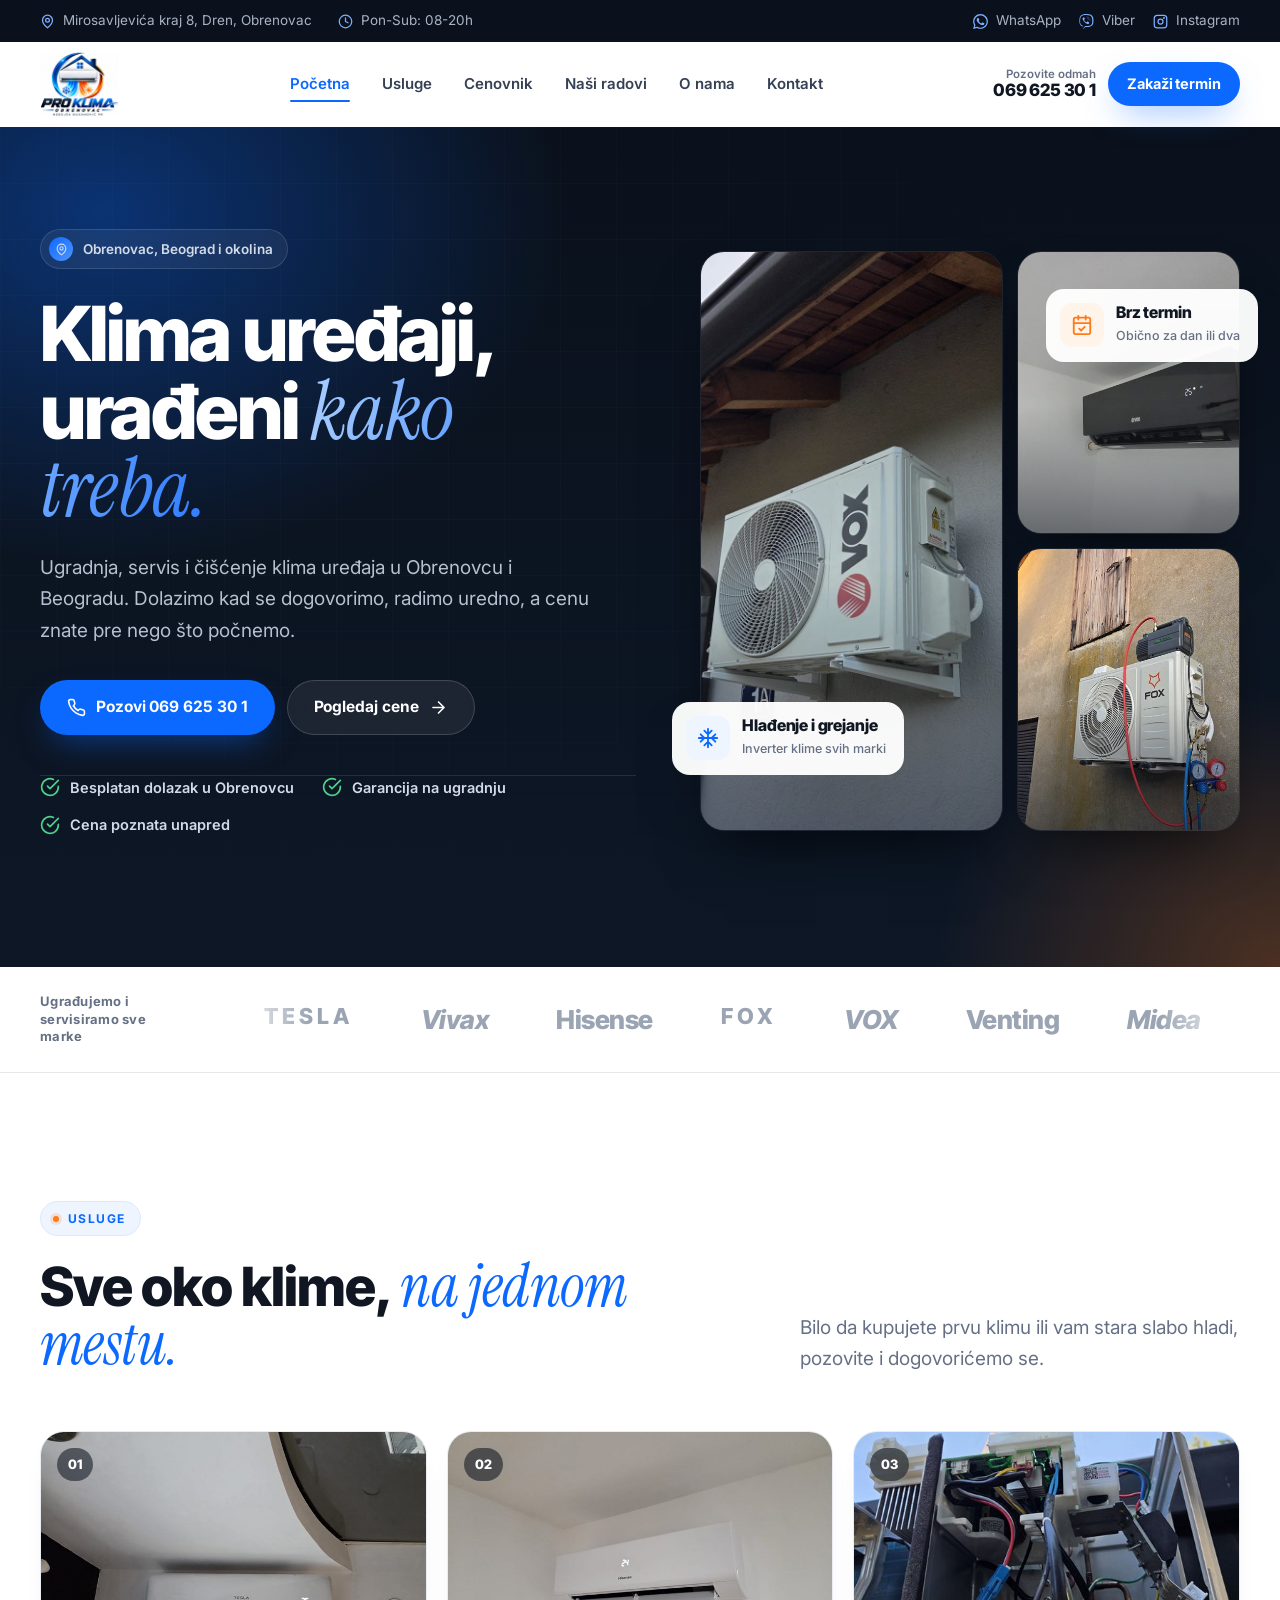
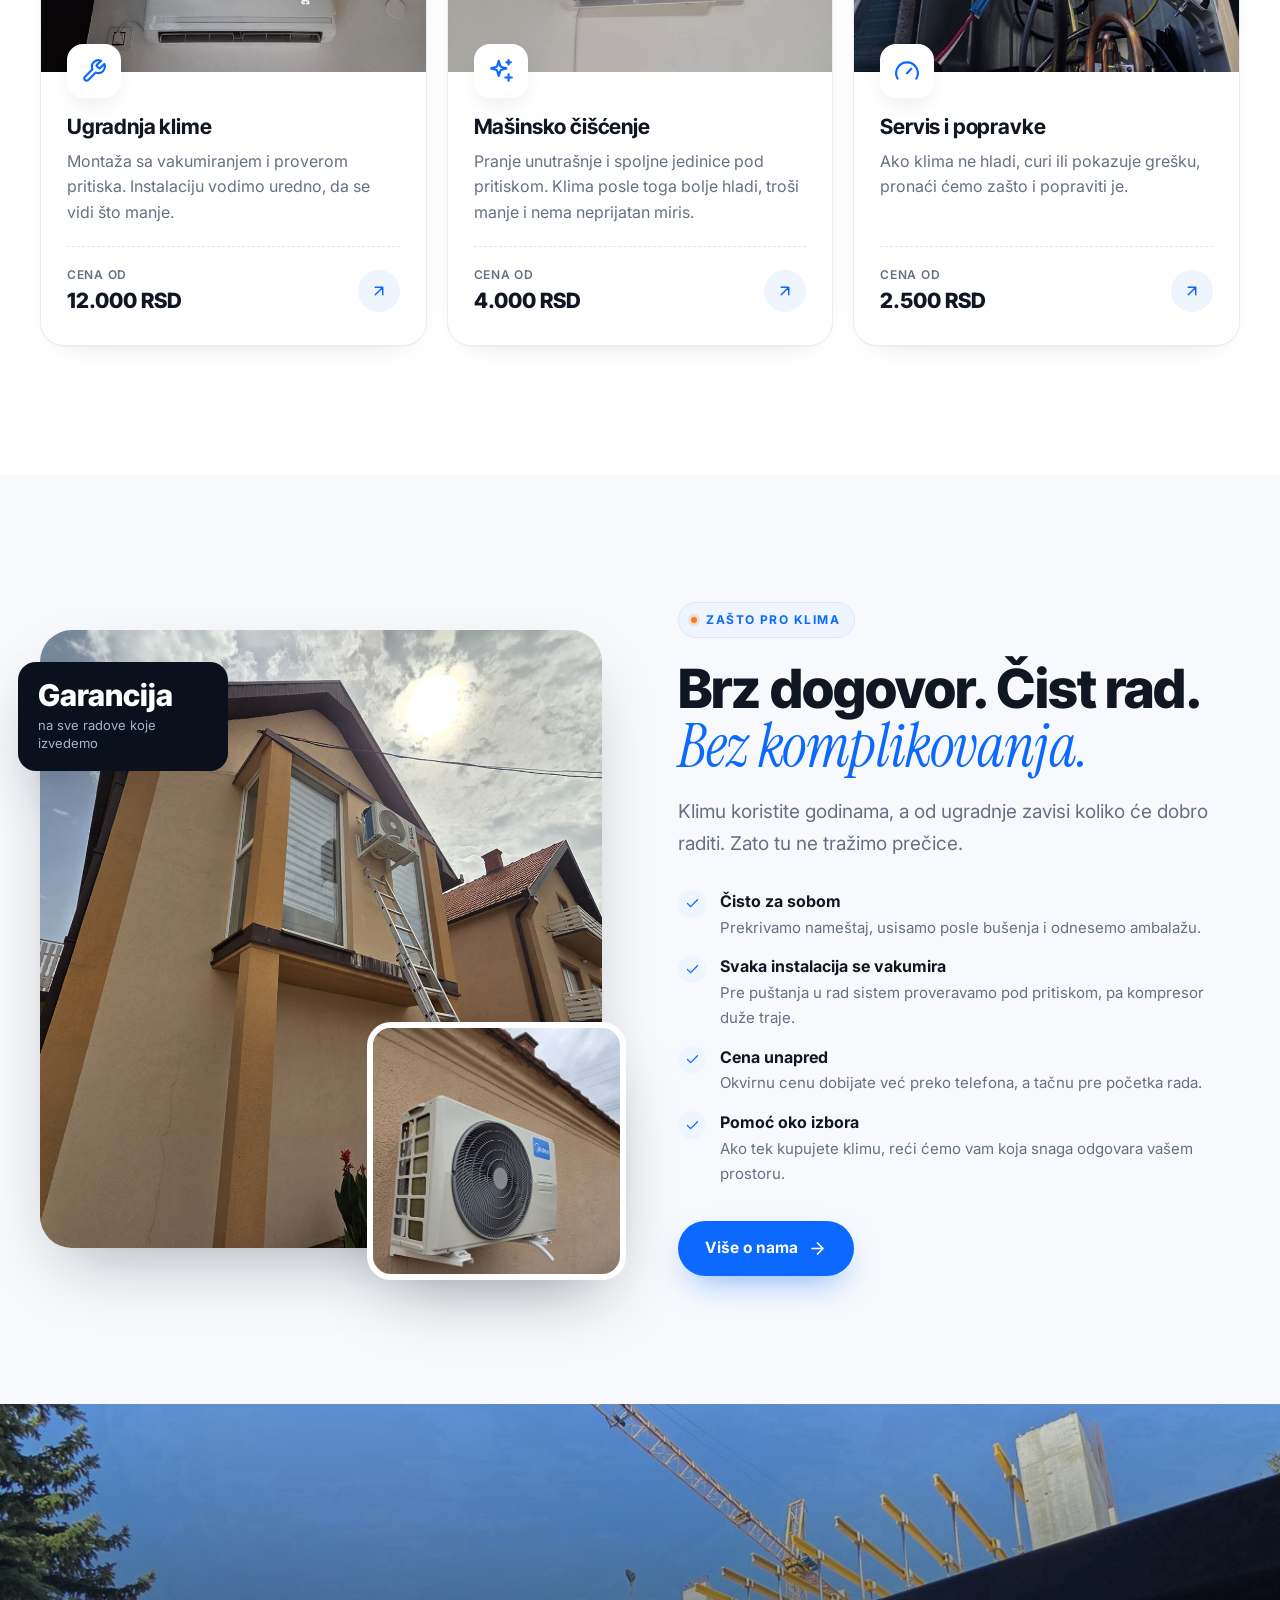
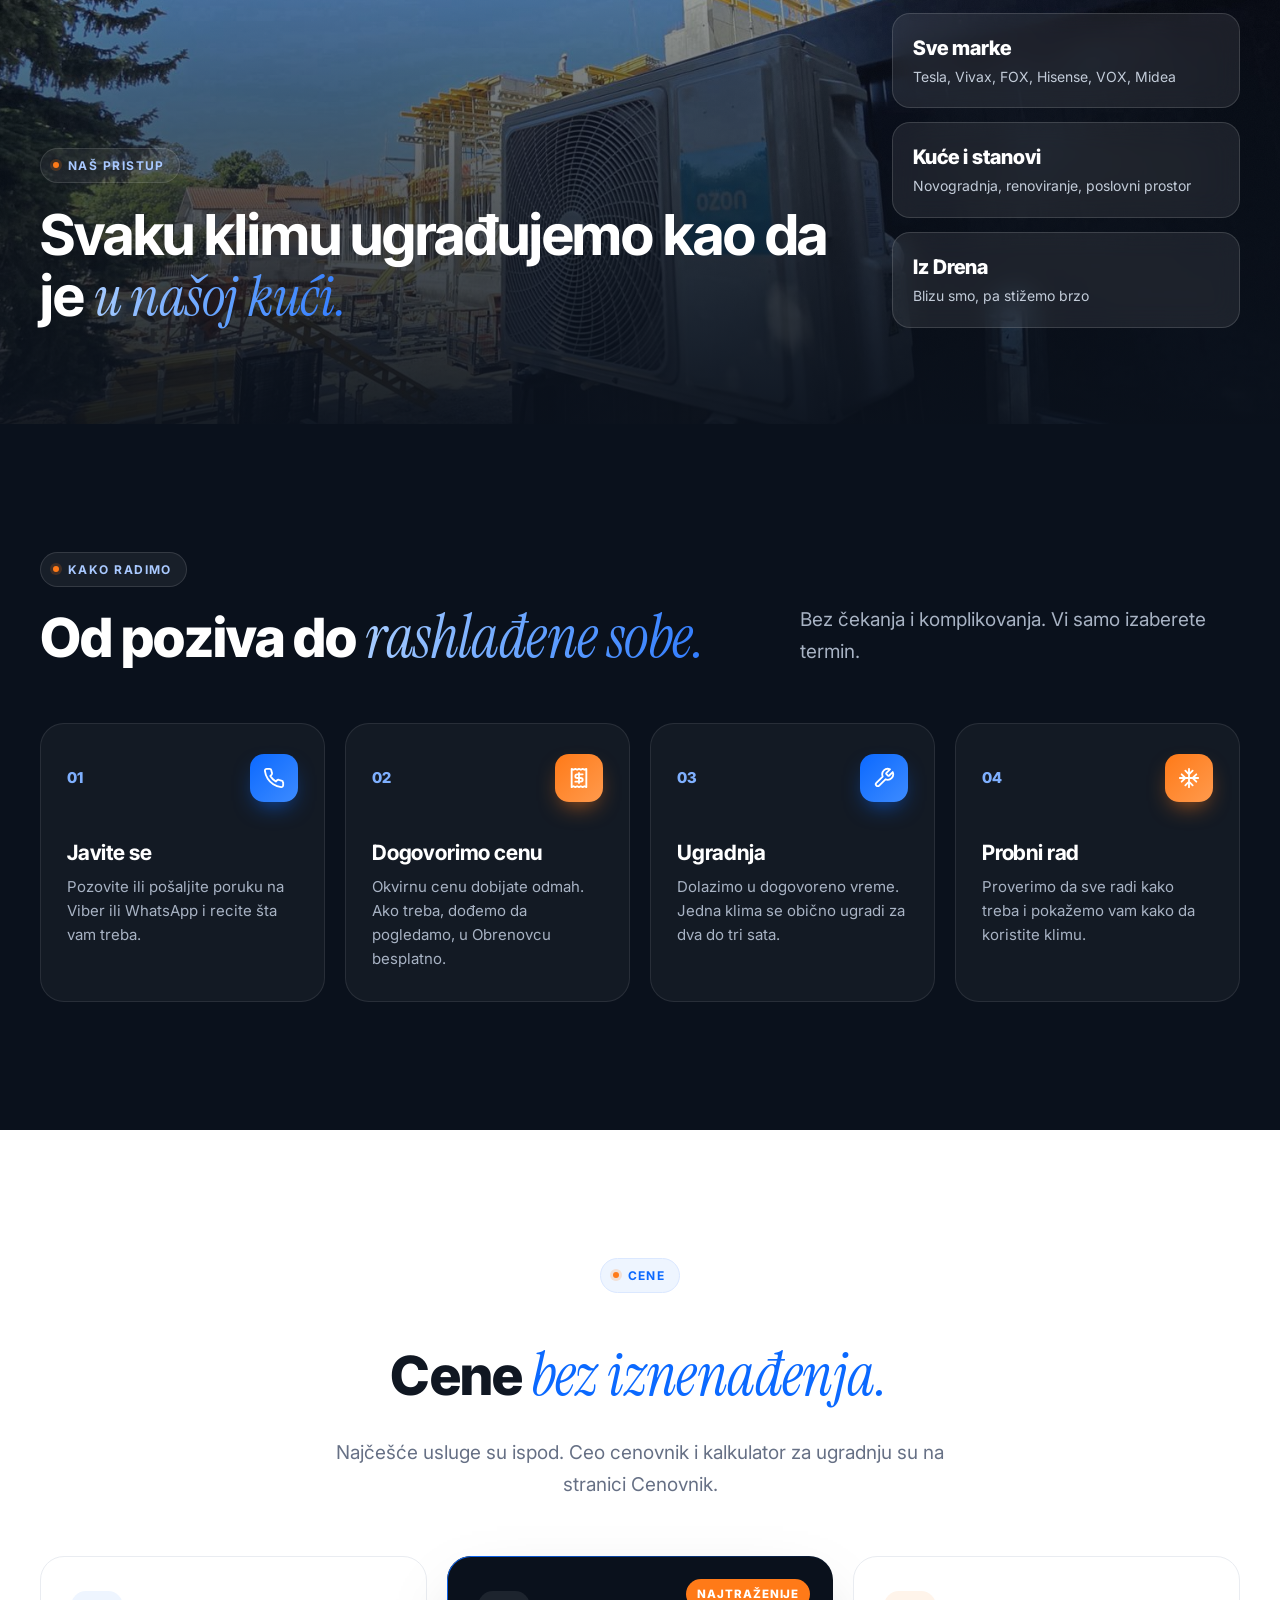
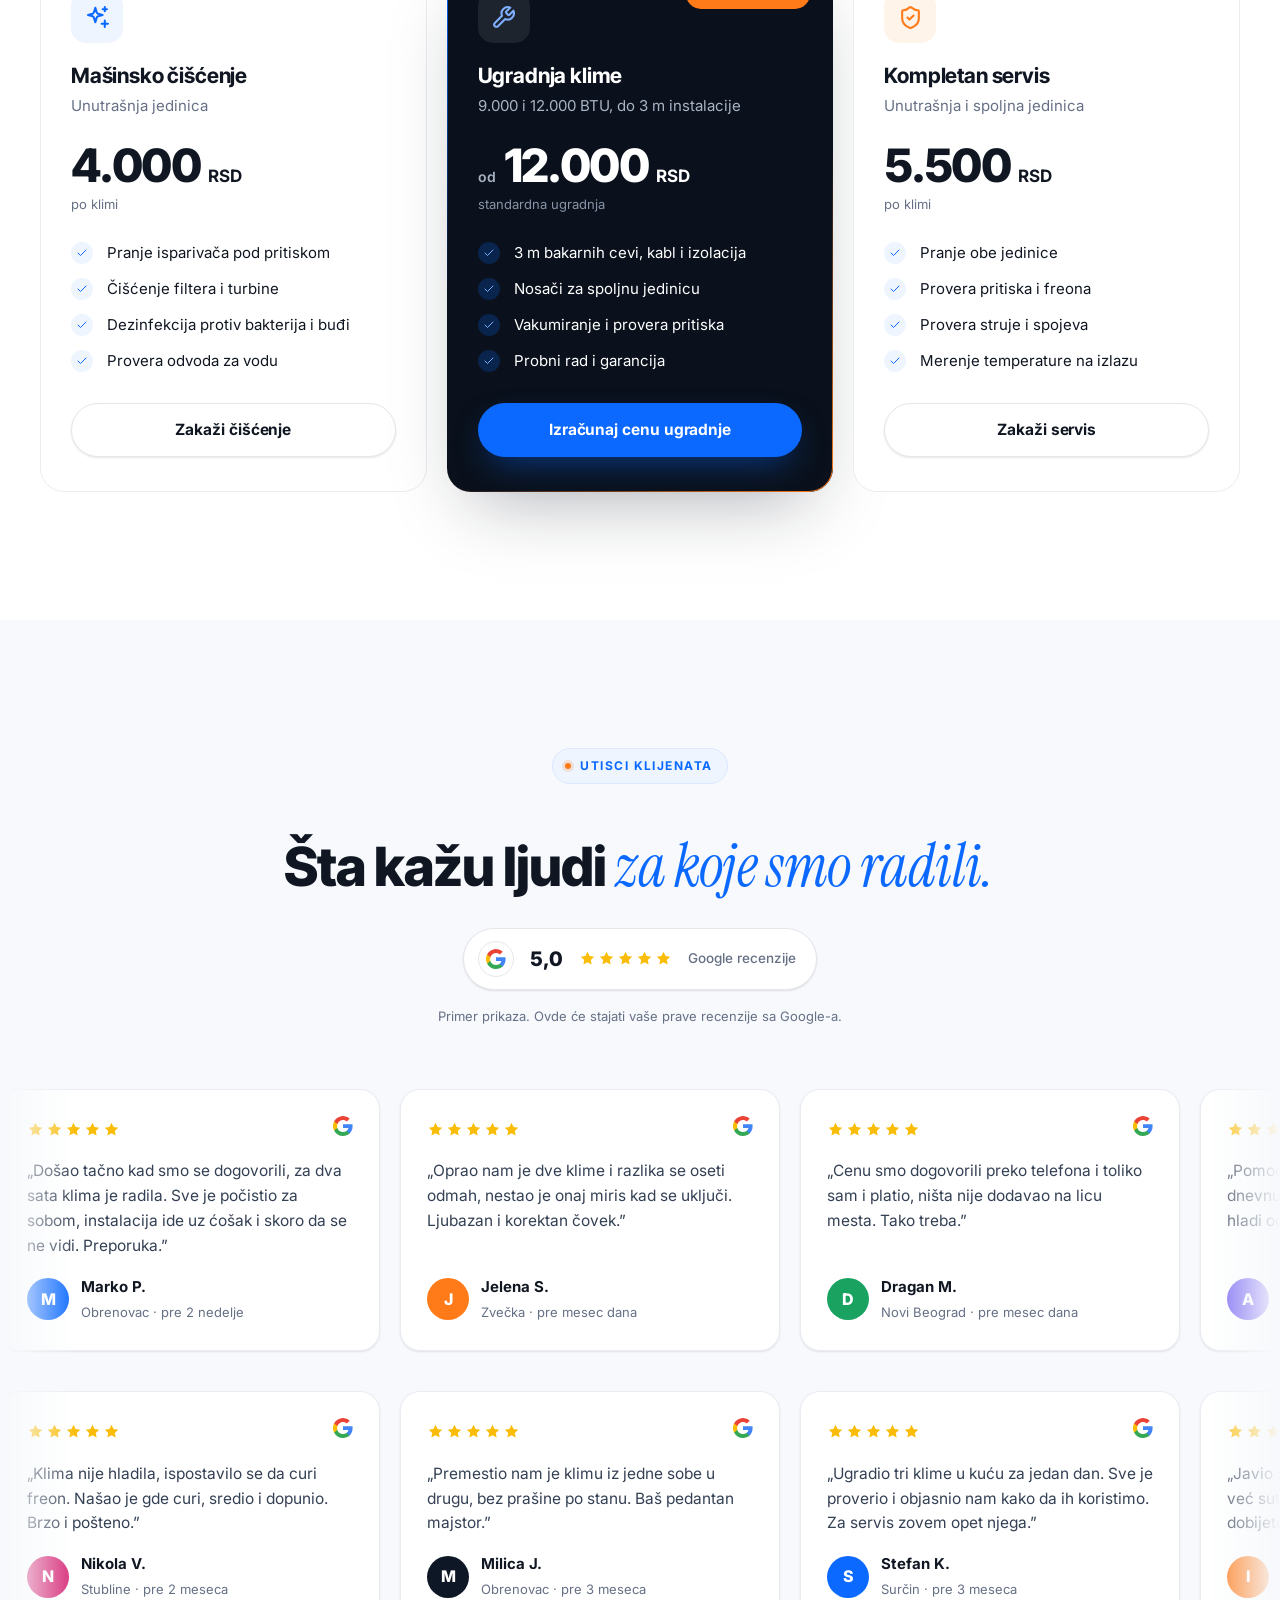
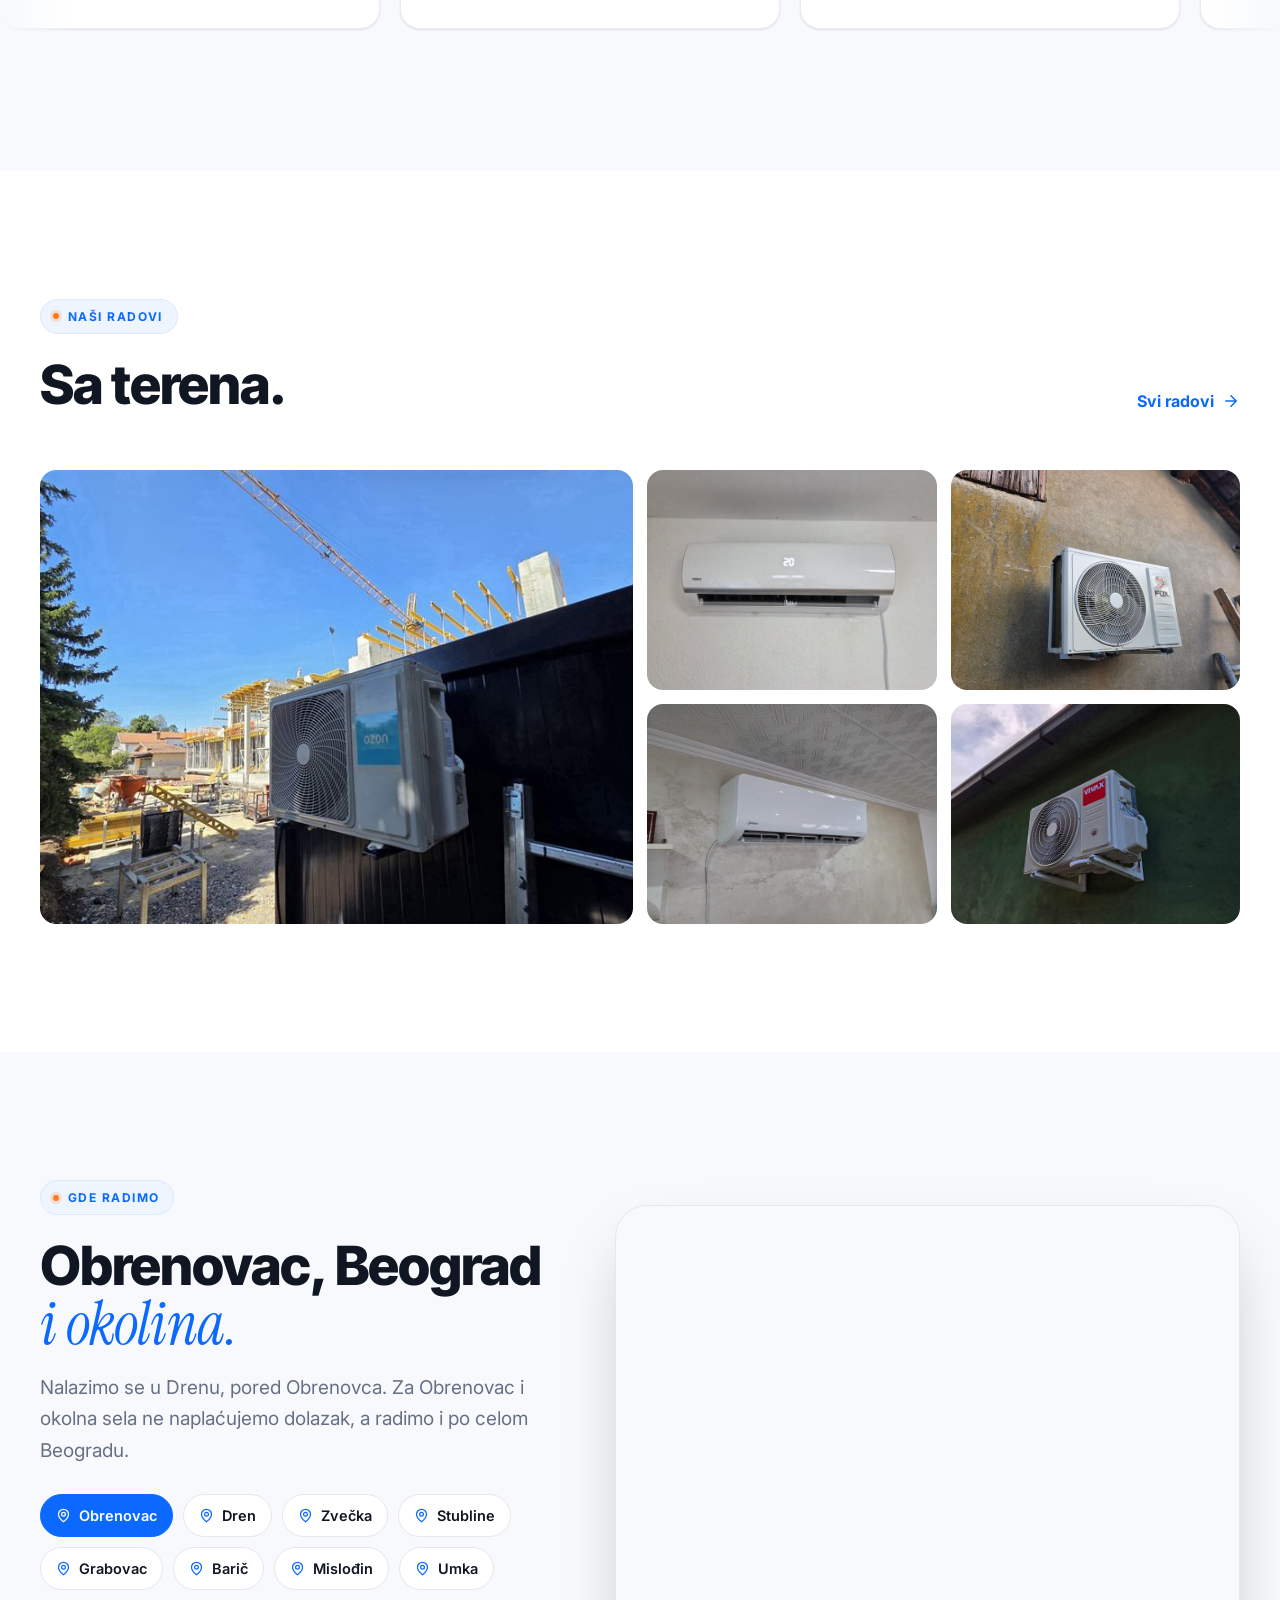
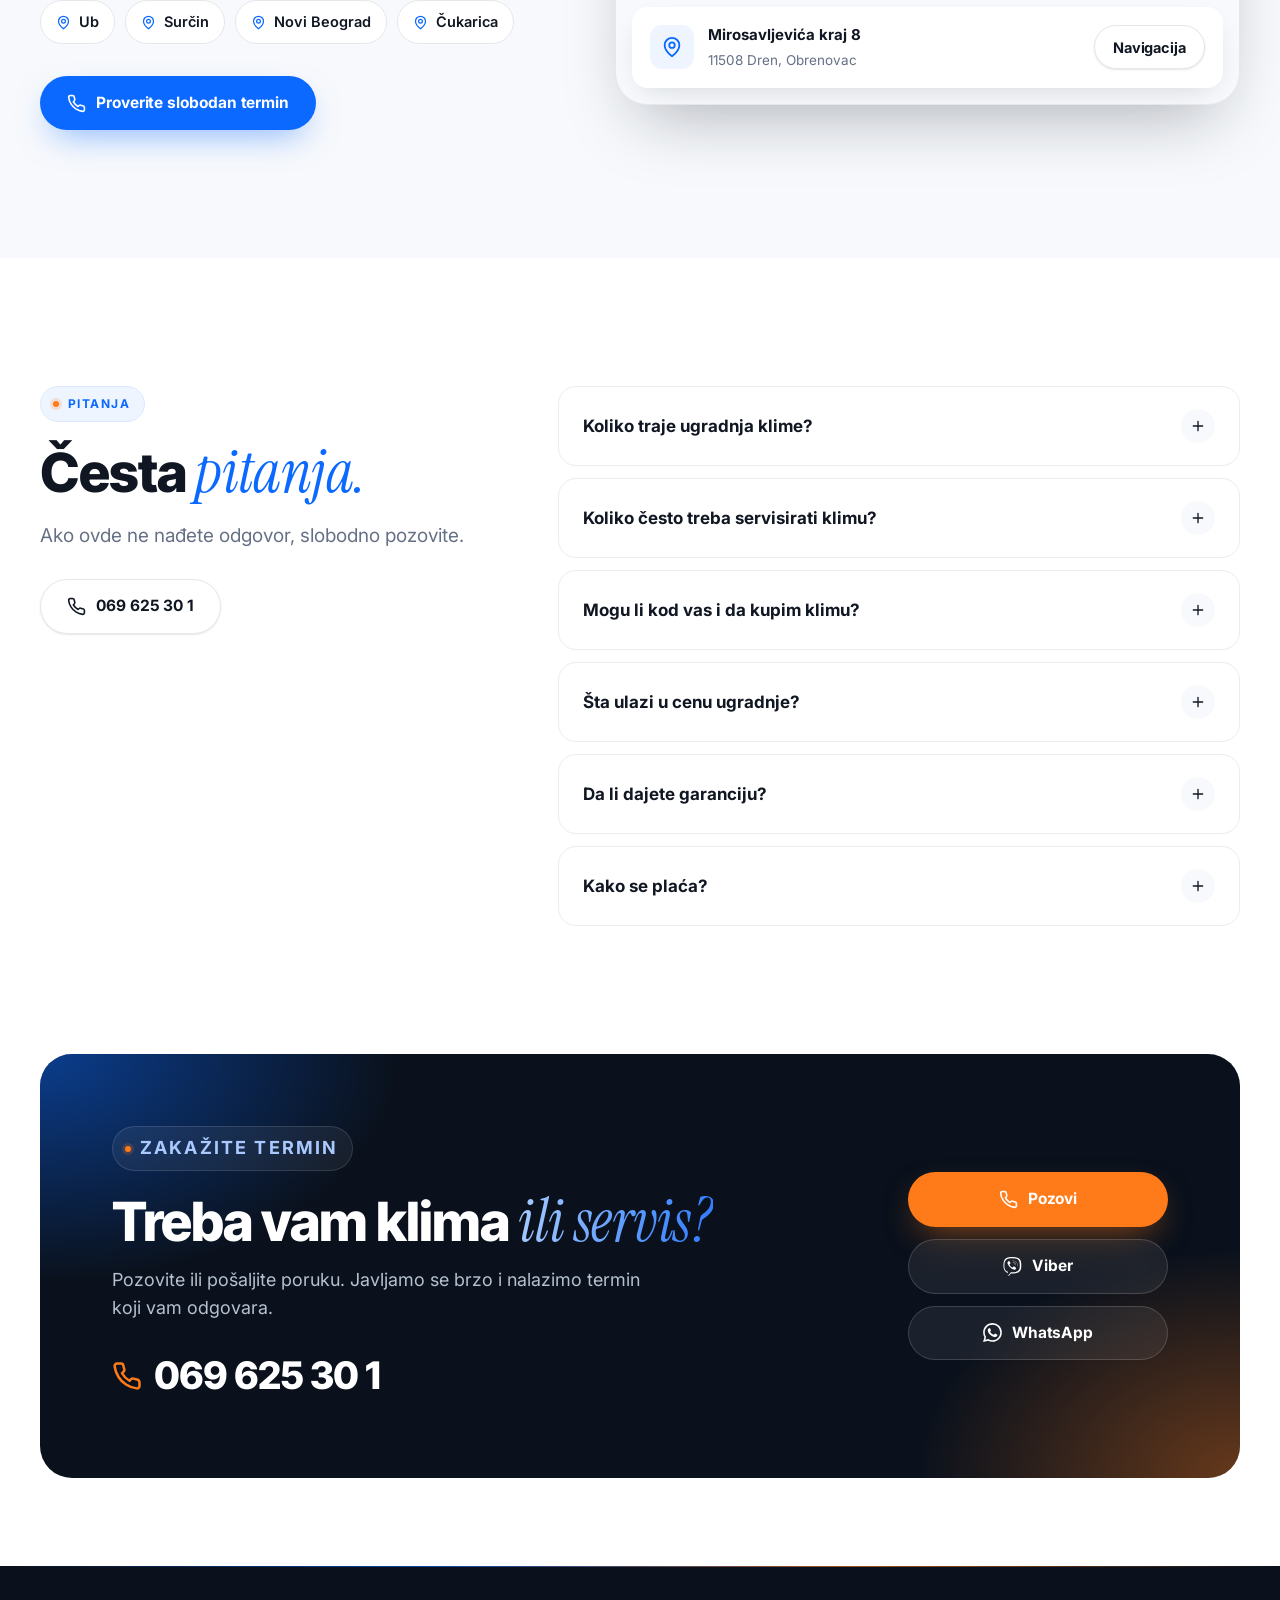
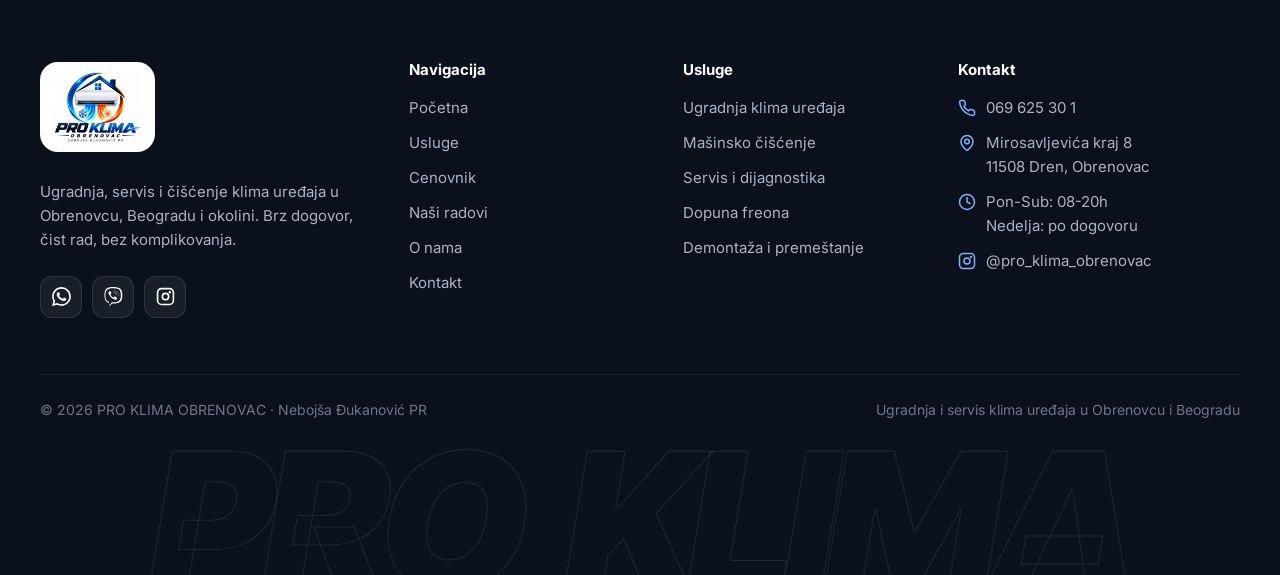
==== index.html @ 5dd3e58f "PRO KLIMA Obrenovac sajt" ====
<!doctype html>
<html lang="sr-Latn">
<head>
  <meta charset="utf-8">
  <meta name="viewport" content="width=device-width, initial-scale=1">
  <title>PRO KLIMA Obrenovac | Ugradnja, servis i čišćenje klima uređaja</title>
  <meta name="description" content="Ugradnja, servis i mašinsko čišćenje klima uređaja u Obrenovcu, Beogradu i okolini. Pozovite 069 625 30 1.">
  <meta name="theme-color" content="#0a111c">
  <meta name="robots" content="noindex">
  <link rel="canonical" href="https://proklimaobrenovac.com/">
  <meta property="og:type" content="website">
  <meta property="og:locale" content="sr_RS">
  <meta property="og:title" content="PRO KLIMA Obrenovac | Ugradnja, servis i čišćenje klima uređaja">
  <meta property="og:description" content="Ugradnja, servis i mašinsko čišćenje klima uređaja u Obrenovcu, Beogradu i okolini. Pozovite 069 625 30 1.">
  <meta property="og:image" content="https://proklimaobrenovac.com/img/rad-17.jpg">
  <link rel="icon" href="img/logo.jpg">
  <link rel="preconnect" href="https://fonts.googleapis.com">
  <link rel="preconnect" href="https://fonts.gstatic.com" crossorigin>
  <link href="https://fonts.googleapis.com/css2?family=Instrument+Serif:ital@0;1&family=Inter:wght@400;500;600;700;800&family=Inter+Tight:ital,wght@0,600;0,700;0,800;0,900;1,800;1,900&display=swap" rel="stylesheet">
  <link rel="stylesheet" href="css/style.css">
  <script>document.documentElement.classList.add("js")</script>
  <script type="application/ld+json">{"@context":"https://schema.org","@type":"HVACBusiness","name":"PRO KLIMA OBRENOVAC","legalName":"Nebojša Đukanović PR","telephone":"+38169625301","url":"https://proklimaobrenovac.com","image":"https://proklimaobrenovac.com/img/logo.jpg","address":{"@type":"PostalAddress","streetAddress":"Mirosavljevića kraj 8","addressLocality":"Dren","postalCode":"11508","addressRegion":"Beograd","addressCountry":"RS"},"areaServed":["Obrenovac","Beograd"],"sameAs":["https://instagram.com/pro_klima_obrenovac"],"openingHours":"Mo-Sa 08:00-20:00"}</script>
</head>
<body data-page="index">

<div class="topbar">
  <div class="wrap">
    <div class="topbar-items">
      <span><svg viewBox="0 0 24 24" fill="none" stroke="currentColor" stroke-width="2" stroke-linecap="round" stroke-linejoin="round" aria-hidden="true"><path d="M20 10c0 6-8 12-8 12s-8-6-8-12a8 8 0 0 1 16 0z"/><circle cx="12" cy="10" r="3"/></svg> Mirosavljevića kraj 8, Dren, Obrenovac</span>
      <span class="hide-md"><svg viewBox="0 0 24 24" fill="none" stroke="currentColor" stroke-width="2" stroke-linecap="round" stroke-linejoin="round" aria-hidden="true"><circle cx="12" cy="12" r="10"/><path d="M12 6v6l4 2"/></svg> Pon-Sub: 08-20h</span>
    </div>
    <div class="social">
      <a href="https://wa.me/38169625301" target="_blank" rel="noopener"><svg viewBox="0 0 24 24" fill="currentColor" aria-hidden="true"><path d="M17.5 14.4c-.3-.1-1.8-.9-2-1-.3-.1-.5-.1-.7.2-.2.3-.8 1-.9 1.2-.2.2-.3.2-.6.1-.3-.1-1.3-.5-2.4-1.5-.9-.8-1.5-1.8-1.7-2.1-.2-.3 0-.5.1-.6l.4-.5c.2-.2.2-.3.3-.5.1-.2 0-.4 0-.5l-.9-2.2c-.2-.6-.5-.5-.7-.5h-.6c-.2 0-.5.1-.8.4-.3.3-1 1-1 2.5s1.1 2.9 1.2 3.1c.1.2 2.1 3.2 5.1 4.5.7.3 1.3.5 1.7.6.7.2 1.4.2 1.9.1.6-.1 1.8-.7 2-1.5.2-.7.2-1.3.2-1.5-.1-.1-.3-.2-.6-.3zM12 21.8c-1.8 0-3.5-.5-5-1.4l-.4-.2-3.7 1 1-3.6-.2-.4a9.8 9.8 0 0 1-1.5-5.2C2.2 6.6 6.6 2.2 12 2.2c2.6 0 5.1 1 6.9 2.9a9.7 9.7 0 0 1 2.9 6.9c0 5.4-4.4 9.8-9.8 9.8zm8.4-18.2A11.8 11.8 0 0 0 12 .1C5.5.1.2 5.4.2 11.9c0 2.1.5 4.1 1.6 5.9L.1 24l6.3-1.7a11.8 11.8 0 0 0 5.6 1.4c6.5 0 11.8-5.3 11.8-11.8 0-3.2-1.2-6.1-3.4-8.3z"/></svg> WhatsApp</a>
      <a href="viber://chat?number=%2B38169625301"><svg viewBox="0 0 24 24" fill="currentColor" aria-hidden="true"><path d="M11.4 0C9.5 0 5.3.2 3 2.3 1.3 4 .7 6.5.6 9.6c-.1 3.1-.1 8.9 5.5 10.5v2.4s0 1 .6 1.2c.8.2 1.2-.5 2-1.3l1.4-1.6c3.8.3 6.8-.4 7.1-.5.8-.3 5.1-.8 5.8-6.6.7-6-.4-9.8-2.4-11.5C19.9 1.7 17.6 0 12.3 0h-.9zm.1 1.7h.8c4.5 0 6.4 1.4 6.9 1.9 1.6 1.4 2.4 4.7 1.9 9.8-.6 4.9-4.2 5.2-4.9 5.4-.3.1-2.9.7-6.2.5 0 0-2.4 2.9-3.2 3.7-.1.1-.3.2-.4.1-.2 0-.2-.3-.2-.5v-4C1.4 17.3 1.7 12.4 1.8 9.8c.1-2.6.6-4.7 2-6.1 1.9-1.7 5.3-2 7.7-2zm.5 2.6c-.2 0-.2.3 0 .3 1.9 0 3.5.6 4.8 1.9 1.3 1.3 2 3 2 5.2 0 .2.3.2.3 0 0-2.3-.7-4.1-2.1-5.5-1.4-1.3-3.1-2-5-1.9zm-4.1.9c-.3 0-.6.1-.9.3-.6.5-1.1 1-1.3 1.6-.2.6 0 1.2.3 1.7.9 1.9 2.2 3.6 3.9 5 .8.7 1.7 1.3 2.7 1.8.8.4 1.5.7 2.2.5.6-.2 1.1-.7 1.5-1.3.3-.4.3-.9-.1-1.2-.6-.6-1.3-1.1-2-1.5-.5-.3-1 0-1.2.3l-.5.6c-.2.3-.6.2-.6.2-2.9-.8-3.7-3.7-3.7-3.7s0-.4.3-.6l.6-.5c.3-.2.5-.7.2-1.2-.4-.7-.9-1.4-1.5-2-.2-.1-.4-.2-.6-.2zm4.5.8c-.2 0-.2.3 0 .3 1.2.1 2.1.5 2.8 1.2.7.7 1 1.7 1 3 0 .2.3.2.3 0 0-1.4-.4-2.5-1.1-3.2-.8-.8-1.8-1.2-3-1.3zm.4 1.4c-.2 0-.2.3 0 .3 1.2.1 1.7.6 1.8 1.8 0 .2.3.2.3 0-.1-1.4-.8-2.1-2.1-2.1z"/></svg> Viber</a>
      <a href="https://instagram.com/pro_klima_obrenovac" target="_blank" rel="noopener" class="hide-md"><svg viewBox="0 0 24 24" fill="none" stroke="currentColor" stroke-width="2" stroke-linecap="round" stroke-linejoin="round" aria-hidden="true"><rect x="2" y="2" width="20" height="20" rx="5"/><circle cx="12" cy="12" r="4"/><circle cx="17.5" cy="6.5" r=".6" fill="currentColor"/></svg> Instagram</a>
    </div>
  </div>
</div>

<header class="header" id="header">
  <div class="wrap">
    <a class="brand" href="index.html" aria-label="PRO KLIMA Obrenovac, početna">
      <img src="img/logo.jpg" alt="PRO KLIMA Obrenovac logo" width="79" height="64">
    </a>
    <nav class="nav" aria-label="Glavna navigacija">
        <a href="index.html" aria-current="page">Početna</a>
        <a href="usluge.html">Usluge</a>
        <a href="cenovnik.html">Cenovnik</a>
        <a href="radovi.html">Naši radovi</a>
        <a href="o-nama.html">O nama</a>
        <a href="kontakt.html">Kontakt</a>
    </nav>
    <div class="header-cta">
      <a class="header-phone" href="tel:+38169625301"><small>Pozovite odmah</small><b>069 625 30 1</b></a>
      <a class="btn btn-primary btn-sm" href="kontakt.html">Zakaži termin</a>
      <button class="burger" type="button" aria-label="Otvori meni" aria-expanded="false" aria-controls="drawer"><span></span></button>
    </div>
  </div>
</header>

<div class="drawer" id="drawer" aria-hidden="true">
  <div class="drawer-backdrop" data-close></div>
  <div class="drawer-panel" role="dialog" aria-label="Meni">
    <div class="drawer-head">
      <img src="img/logo.jpg" alt="PRO KLIMA Obrenovac">
      <button class="drawer-close" type="button" aria-label="Zatvori meni" data-close><svg viewBox="0 0 24 24" fill="none" stroke="currentColor" stroke-width="2" stroke-linecap="round" stroke-linejoin="round" aria-hidden="true"><path d="M18 6 6 18M6 6l12 12"/></svg></button>
    </div>
    <nav>
        <a href="index.html" aria-current="page">Početna<svg viewBox="0 0 24 24" fill="none" stroke="currentColor" stroke-width="2" stroke-linecap="round" stroke-linejoin="round" aria-hidden="true"><path d="m9 18 6-6-6-6"/></svg></a>
        <a href="usluge.html">Usluge<svg viewBox="0 0 24 24" fill="none" stroke="currentColor" stroke-width="2" stroke-linecap="round" stroke-linejoin="round" aria-hidden="true"><path d="m9 18 6-6-6-6"/></svg></a>
        <a href="cenovnik.html">Cenovnik<svg viewBox="0 0 24 24" fill="none" stroke="currentColor" stroke-width="2" stroke-linecap="round" stroke-linejoin="round" aria-hidden="true"><path d="m9 18 6-6-6-6"/></svg></a>
        <a href="radovi.html">Naši radovi<svg viewBox="0 0 24 24" fill="none" stroke="currentColor" stroke-width="2" stroke-linecap="round" stroke-linejoin="round" aria-hidden="true"><path d="m9 18 6-6-6-6"/></svg></a>
        <a href="o-nama.html">O nama<svg viewBox="0 0 24 24" fill="none" stroke="currentColor" stroke-width="2" stroke-linecap="round" stroke-linejoin="round" aria-hidden="true"><path d="m9 18 6-6-6-6"/></svg></a>
        <a href="kontakt.html">Kontakt<svg viewBox="0 0 24 24" fill="none" stroke="currentColor" stroke-width="2" stroke-linecap="round" stroke-linejoin="round" aria-hidden="true"><path d="m9 18 6-6-6-6"/></svg></a>
    </nav>
    <div class="drawer-actions">
      <a class="btn btn-primary" href="tel:+38169625301"><svg viewBox="0 0 24 24" fill="none" stroke="currentColor" stroke-width="2" stroke-linecap="round" stroke-linejoin="round" aria-hidden="true"><path d="M22 16.9v3a2 2 0 0 1-2.2 2 19.8 19.8 0 0 1-8.6-3.1 19.5 19.5 0 0 1-6-6A19.8 19.8 0 0 1 2.1 4.2 2 2 0 0 1 4.1 2h3a2 2 0 0 1 2 1.7c.1.9.4 1.8.7 2.7a2 2 0 0 1-.5 2.1L8 9.8a16 16 0 0 0 6 6l1.3-1.3a2 2 0 0 1 2.1-.4c.9.3 1.8.6 2.7.7a2 2 0 0 1 1.7 2z"/></svg> 069 625 30 1</a>
      <a class="btn btn-ghost" href="https://wa.me/38169625301" target="_blank" rel="noopener"><svg viewBox="0 0 24 24" fill="currentColor" aria-hidden="true"><path d="M17.5 14.4c-.3-.1-1.8-.9-2-1-.3-.1-.5-.1-.7.2-.2.3-.8 1-.9 1.2-.2.2-.3.2-.6.1-.3-.1-1.3-.5-2.4-1.5-.9-.8-1.5-1.8-1.7-2.1-.2-.3 0-.5.1-.6l.4-.5c.2-.2.2-.3.3-.5.1-.2 0-.4 0-.5l-.9-2.2c-.2-.6-.5-.5-.7-.5h-.6c-.2 0-.5.1-.8.4-.3.3-1 1-1 2.5s1.1 2.9 1.2 3.1c.1.2 2.1 3.2 5.1 4.5.7.3 1.3.5 1.7.6.7.2 1.4.2 1.9.1.6-.1 1.8-.7 2-1.5.2-.7.2-1.3.2-1.5-.1-.1-.3-.2-.6-.3zM12 21.8c-1.8 0-3.5-.5-5-1.4l-.4-.2-3.7 1 1-3.6-.2-.4a9.8 9.8 0 0 1-1.5-5.2C2.2 6.6 6.6 2.2 12 2.2c2.6 0 5.1 1 6.9 2.9a9.7 9.7 0 0 1 2.9 6.9c0 5.4-4.4 9.8-9.8 9.8zm8.4-18.2A11.8 11.8 0 0 0 12 .1C5.5.1.2 5.4.2 11.9c0 2.1.5 4.1 1.6 5.9L.1 24l6.3-1.7a11.8 11.8 0 0 0 5.6 1.4c6.5 0 11.8-5.3 11.8-11.8 0-3.2-1.2-6.1-3.4-8.3z"/></svg> WhatsApp</a>
      <a class="btn btn-ghost" href="viber://chat?number=%2B38169625301"><svg viewBox="0 0 24 24" fill="currentColor" aria-hidden="true"><path d="M11.4 0C9.5 0 5.3.2 3 2.3 1.3 4 .7 6.5.6 9.6c-.1 3.1-.1 8.9 5.5 10.5v2.4s0 1 .6 1.2c.8.2 1.2-.5 2-1.3l1.4-1.6c3.8.3 6.8-.4 7.1-.5.8-.3 5.1-.8 5.8-6.6.7-6-.4-9.8-2.4-11.5C19.9 1.7 17.6 0 12.3 0h-.9zm.1 1.7h.8c4.5 0 6.4 1.4 6.9 1.9 1.6 1.4 2.4 4.7 1.9 9.8-.6 4.9-4.2 5.2-4.9 5.4-.3.1-2.9.7-6.2.5 0 0-2.4 2.9-3.2 3.7-.1.1-.3.2-.4.1-.2 0-.2-.3-.2-.5v-4C1.4 17.3 1.7 12.4 1.8 9.8c.1-2.6.6-4.7 2-6.1 1.9-1.7 5.3-2 7.7-2zm.5 2.6c-.2 0-.2.3 0 .3 1.9 0 3.5.6 4.8 1.9 1.3 1.3 2 3 2 5.2 0 .2.3.2.3 0 0-2.3-.7-4.1-2.1-5.5-1.4-1.3-3.1-2-5-1.9zm-4.1.9c-.3 0-.6.1-.9.3-.6.5-1.1 1-1.3 1.6-.2.6 0 1.2.3 1.7.9 1.9 2.2 3.6 3.9 5 .8.7 1.7 1.3 2.7 1.8.8.4 1.5.7 2.2.5.6-.2 1.1-.7 1.5-1.3.3-.4.3-.9-.1-1.2-.6-.6-1.3-1.1-2-1.5-.5-.3-1 0-1.2.3l-.5.6c-.2.3-.6.2-.6.2-2.9-.8-3.7-3.7-3.7-3.7s0-.4.3-.6l.6-.5c.3-.2.5-.7.2-1.2-.4-.7-.9-1.4-1.5-2-.2-.1-.4-.2-.6-.2zm4.5.8c-.2 0-.2.3 0 .3 1.2.1 2.1.5 2.8 1.2.7.7 1 1.7 1 3 0 .2.3.2.3 0 0-1.4-.4-2.5-1.1-3.2-.8-.8-1.8-1.2-3-1.3zm.4 1.4c-.2 0-.2.3 0 .3 1.2.1 1.7.6 1.8 1.8 0 .2.3.2.3 0-.1-1.4-.8-2.1-2.1-2.1z"/></svg> Viber</a>
    </div>
  </div>
</div>

<main id="main">
<section class="hero">
  <div class="wrap">
    <div>
      <div class="hero-badge" data-reveal><i><svg viewBox="0 0 24 24" fill="none" stroke="currentColor" stroke-width="2" stroke-linecap="round" stroke-linejoin="round" aria-hidden="true"><path d="M20 10c0 6-8 12-8 12s-8-6-8-12a8 8 0 0 1 16 0z"/><circle cx="12" cy="10" r="3"/></svg></i> Obrenovac, Beograd i okolina</div>
      <h1 data-reveal style="--d:.08s">Klima uređaji,<br>urađeni <span class="accent">kako treba.</span></h1>
      <p class="lead" data-reveal style="--d:.16s">Ugradnja, servis i čišćenje klima uređaja u Obrenovcu i Beogradu. Dolazimo kad se dogovorimo, radimo uredno, a cenu znate pre nego što počnemo.</p>
      <div class="hero-actions" data-reveal style="--d:.24s">
        <a class="btn btn-primary" href="tel:+38169625301"><svg viewBox="0 0 24 24" fill="none" stroke="currentColor" stroke-width="2" stroke-linecap="round" stroke-linejoin="round" aria-hidden="true"><path d="M22 16.9v3a2 2 0 0 1-2.2 2 19.8 19.8 0 0 1-8.6-3.1 19.5 19.5 0 0 1-6-6A19.8 19.8 0 0 1 2.1 4.2 2 2 0 0 1 4.1 2h3a2 2 0 0 1 2 1.7c.1.9.4 1.8.7 2.7a2 2 0 0 1-.5 2.1L8 9.8a16 16 0 0 0 6 6l1.3-1.3a2 2 0 0 1 2.1-.4c.9.3 1.8.6 2.7.7a2 2 0 0 1 1.7 2z"/></svg> Pozovi 069 625 30 1</a>
        <a class="btn btn-glass" href="cenovnik.html">Pogledaj cene <svg viewBox="0 0 24 24" fill="none" stroke="currentColor" stroke-width="2" stroke-linecap="round" stroke-linejoin="round" aria-hidden="true"><path d="M5 12h14M12 5l7 7-7 7"/></svg></a>
      </div>
      <ul class="hero-points clean" data-reveal style="--d:.32s">
        <li><svg viewBox="0 0 24 24" fill="none" stroke="currentColor" stroke-width="2" stroke-linecap="round" stroke-linejoin="round" aria-hidden="true"><path d="M22 11.1V12a10 10 0 1 1-5.9-9.1"/><path d="m9 11 3 3L22 4"/></svg> Besplatan dolazak u Obrenovcu</li>
        <li><svg viewBox="0 0 24 24" fill="none" stroke="currentColor" stroke-width="2" stroke-linecap="round" stroke-linejoin="round" aria-hidden="true"><path d="M22 11.1V12a10 10 0 1 1-5.9-9.1"/><path d="m9 11 3 3L22 4"/></svg> Garancija na ugradnju</li>
        <li><svg viewBox="0 0 24 24" fill="none" stroke="currentColor" stroke-width="2" stroke-linecap="round" stroke-linejoin="round" aria-hidden="true"><path d="M22 11.1V12a10 10 0 1 1-5.9-9.1"/><path d="m9 11 3 3L22 4"/></svg> Cena poznata unapred</li>
      </ul>
    </div>

    <div class="hero-media" data-reveal style="--d:.2s">
      <figure><img src="img/rad-17.jpg" alt="Spoljna jedinica VOX klime ugrađena na kuću" fetchpriority="high"></figure>
      <figure><img src="img/rad-16-sm.jpg" alt="Crna unutrašnja jedinica klima uređaja"></figure>
      <figure><img src="img/rad-3-sm.jpg" alt="Servis klime, merenje pritiska manometrima"></figure>
      <div class="float-card fc-1"><span class="ic ic-blue"><svg viewBox="0 0 24 24" fill="none" stroke="currentColor" stroke-width="2" stroke-linecap="round" stroke-linejoin="round" aria-hidden="true"><path d="M2 12h20M12 2v20M20 16l-4-4 4-4M4 8l4 4-4 4M16 4l-4 4-4-4M8 20l4-4 4 4"/></svg></span><span><b>Hlađenje i grejanje</b><small>Inverter klime svih marki</small></span></div>
      <div class="float-card fc-2"><span class="ic ic-orange"><svg viewBox="0 0 24 24" fill="none" stroke="currentColor" stroke-width="2" stroke-linecap="round" stroke-linejoin="round" aria-hidden="true"><rect x="3" y="4" width="18" height="18" rx="2"/><path d="M16 2v4M8 2v4M3 10h18M9 16l2 2 4-4"/></svg></span><span><b>Brz termin</b><small>Obično za dan ili dva</small></span></div>
    </div>
  </div>
</section>

<section class="brands" aria-label="Marke sa kojima radimo">
  <div class="wrap">
    <p class="brands-label">Ugrađujemo i servisiramo sve marke</p>
    <div class="marquee" style="--dur:36s">
      <div class="marquee-track" data-dup>
        <span class="brand-word sp">TESLA</span>
        <span class="brand-word it">Vivax</span>
        <span class="brand-word">Hisense</span>
        <span class="brand-word sp">FOX</span>
        <span class="brand-word it">VOX</span>
        <span class="brand-word">Venting</span>
        <span class="brand-word it">Midea</span>
        <span class="brand-word">Gree</span>
        <span class="brand-word sp">LG</span>
        <span class="brand-word">Samsung</span>
      </div>
    </div>
  </div>
</section>

<section class="section">
  <div class="wrap">
    <div class="section-head">
      <div>
        <p class="eyebrow" data-reveal>Usluge</p>
        <h2 data-reveal style="--d:.08s">Sve oko klime, <span class="accent">na jednom mestu.</span></h2>
      </div>
      <p class="lead" data-reveal style="--d:.16s">Bilo da kupujete prvu klimu ili vam stara slabo hladi, pozovite i dogovorićemo se.</p>
    </div>
    <div class="svc-grid">
      <a class="svc-card" href="usluge.html#ugradnja" data-reveal>
        <div class="media"><img src="img/rad-7-sm.jpg" alt="Ugrađena unutrašnja jedinica klime" loading="lazy"><span class="num">01</span></div>
        <div class="body">
          <span class="icon"><svg viewBox="0 0 24 24" fill="none" stroke="currentColor" stroke-width="2" stroke-linecap="round" stroke-linejoin="round" aria-hidden="true"><path d="M14.7 6.3a1 1 0 0 0 0 1.4l1.6 1.6a1 1 0 0 0 1.4 0l3.8-3.8a6 6 0 0 1-7.9 7.9l-6.9 6.9a2.1 2.1 0 0 1-3-3l6.9-6.9a6 6 0 0 1 7.9-7.9l-3.8 3.8z"/></svg></span>
          <h3>Ugradnja klime</h3>
          <p>Montaža sa vakumiranjem i proverom pritiska. Instalaciju vodimo uredno, da se vidi što manje.</p>
          <div class="from"><span><small>Cena od</small><b>12.000 RSD</b></span><span class="go"><svg viewBox="0 0 24 24" fill="none" stroke="currentColor" stroke-width="2" stroke-linecap="round" stroke-linejoin="round" aria-hidden="true"><path d="M7 17 17 7M7 7h10v10"/></svg></span></div>
        </div>
      </a>
      <a class="svc-card" href="usluge.html#ciscenje" data-reveal style="--d:.08s">
        <div class="media"><img src="img/rad-15-sm.jpg" alt="Čista unutrašnja jedinica posle servisa" loading="lazy"><span class="num">02</span></div>
        <div class="body">
          <span class="icon"><svg viewBox="0 0 24 24" fill="none" stroke="currentColor" stroke-width="2" stroke-linecap="round" stroke-linejoin="round" aria-hidden="true"><path d="M9.9 2.6 11.2 7a2 2 0 0 0 1.3 1.3l4.4 1.3-4.4 1.3a2 2 0 0 0-1.3 1.3L9.9 16.6 8.6 12.2a2 2 0 0 0-1.3-1.3L2.9 9.6l4.4-1.3A2 2 0 0 0 8.6 7z"/><path d="M19 15v6M16 18h6M19 2v4M17 4h4"/></svg></span>
          <h3>Mašinsko čišćenje</h3>
          <p>Pranje unutrašnje i spoljne jedinice pod pritiskom. Klima posle toga bolje hladi, troši manje i nema neprijatan miris.</p>
          <div class="from"><span><small>Cena od</small><b>4.000 RSD</b></span><span class="go"><svg viewBox="0 0 24 24" fill="none" stroke="currentColor" stroke-width="2" stroke-linecap="round" stroke-linejoin="round" aria-hidden="true"><path d="M7 17 17 7M7 7h10v10"/></svg></span></div>
        </div>
      </a>
      <a class="svc-card" href="usluge.html#servis" data-reveal style="--d:.16s">
        <div class="media"><img src="img/rad-12-sm.jpg" alt="Dijagnostika spoljne jedinice klime" loading="lazy" style="object-position:50% 70%"><span class="num">03</span></div>
        <div class="body">
          <span class="icon"><svg viewBox="0 0 24 24" fill="none" stroke="currentColor" stroke-width="2" stroke-linecap="round" stroke-linejoin="round" aria-hidden="true"><path d="m12 14 4-4"/><path d="M3.3 19a10 10 0 1 1 17.4 0"/></svg></span>
          <h3>Servis i popravke</h3>
          <p>Ako klima ne hladi, curi ili pokazuje grešku, pronaći ćemo zašto i popraviti je.</p>
          <div class="from"><span><small>Cena od</small><b>2.500 RSD</b></span><span class="go"><svg viewBox="0 0 24 24" fill="none" stroke="currentColor" stroke-width="2" stroke-linecap="round" stroke-linejoin="round" aria-hidden="true"><path d="M7 17 17 7M7 7h10v10"/></svg></span></div>
        </div>
      </a>
    </div>
  </div>
</section>

<section class="section alt">
  <div class="wrap split">
    <div class="split-media" data-reveal>
      <div class="main"><img src="img/rad-21.jpg" alt="Ugradnja klime na fasadu porodične kuće" loading="lazy"></div>
      <div class="inset"><img src="img/rad-19-sm.jpg" alt="Spoljna jedinica Midea klime na nosaču" loading="lazy"></div>
      <div class="stamp"><b>Garancija</b><small>na sve radove koje izvedemo</small></div>
    </div>
    <div>
      <p class="eyebrow" data-reveal>Zašto PRO KLIMA</p>
      <h2 data-reveal style="--d:.08s">Brz dogovor. Čist rad. <span class="accent">Bez komplikovanja.</span></h2>
      <p class="lead" data-reveal style="--d:.16s">Klimu koristite godinama, a od ugradnje zavisi koliko će dobro raditi. Zato tu ne tražimo prečice.</p>
      <ul class="checks clean" data-reveal style="--d:.24s">
        <li><span class="ck"><svg viewBox="0 0 24 24" fill="none" stroke="currentColor" stroke-width="2" stroke-linecap="round" stroke-linejoin="round" aria-hidden="true" stroke-width="3"><path d="M20 6 9 17l-5-5"/></svg></span><div><b>Čisto za sobom</b><span>Prekrivamo nameštaj, usisamo posle bušenja i odnesemo ambalažu.</span></div></li>
        <li><span class="ck"><svg viewBox="0 0 24 24" fill="none" stroke="currentColor" stroke-width="2" stroke-linecap="round" stroke-linejoin="round" aria-hidden="true" stroke-width="3"><path d="M20 6 9 17l-5-5"/></svg></span><div><b>Svaka instalacija se vakumira</b><span>Pre puštanja u rad sistem proveravamo pod pritiskom, pa kompresor duže traje.</span></div></li>
        <li><span class="ck"><svg viewBox="0 0 24 24" fill="none" stroke="currentColor" stroke-width="2" stroke-linecap="round" stroke-linejoin="round" aria-hidden="true" stroke-width="3"><path d="M20 6 9 17l-5-5"/></svg></span><div><b>Cena unapred</b><span>Okvirnu cenu dobijate već preko telefona, a tačnu pre početka rada.</span></div></li>
        <li><span class="ck"><svg viewBox="0 0 24 24" fill="none" stroke="currentColor" stroke-width="2" stroke-linecap="round" stroke-linejoin="round" aria-hidden="true" stroke-width="3"><path d="M20 6 9 17l-5-5"/></svg></span><div><b>Pomoć oko izbora</b><span>Ako tek kupujete klimu, reći ćemo vam koja snaga odgovara vašem prostoru.</span></div></li>
      </ul>
      <a class="btn btn-primary" href="o-nama.html" data-reveal style="--d:.3s">Više o nama <svg viewBox="0 0 24 24" fill="none" stroke="currentColor" stroke-width="2" stroke-linecap="round" stroke-linejoin="round" aria-hidden="true"><path d="M5 12h14M12 5l7 7-7 7"/></svg></a>
    </div>
  </div>
</section>

<section class="band" aria-label="Naš pristup">
  <img src="img/rad-13.jpg" alt="" loading="lazy">
  <div class="wrap">
    <div>
      <p class="eyebrow" data-reveal>Naš pristup</p>
      <blockquote data-reveal style="--d:.08s">Svaku klimu ugrađujemo kao da je <span class="accent">u našoj kući.</span></blockquote>
    </div>
    <div class="facts" data-reveal style="--d:.16s">
      <div class="fact"><b>Sve marke</b><span>Tesla, Vivax, FOX, Hisense, VOX, Midea</span></div>
      <div class="fact"><b>Kuće i stanovi</b><span>Novogradnja, renoviranje, poslovni prostor</span></div>
      <div class="fact"><b>Iz Drena</b><span>Blizu smo, pa stižemo brzo</span></div>
    </div>
  </div>
</section>

<section class="section dark on-dark">
  <div class="wrap">
    <div class="section-head">
      <div>
        <p class="eyebrow" data-reveal>Kako radimo</p>
        <h2 data-reveal style="--d:.08s">Od poziva do <span class="accent">rashlađene sobe.</span></h2>
      </div>
      <p class="lead" data-reveal style="--d:.16s">Bez čekanja i komplikovanja. Vi samo izaberete termin.</p>
    </div>
    <div class="steps">
      <div class="step" data-reveal><div class="n"><span>01</span><i><svg viewBox="0 0 24 24" fill="none" stroke="currentColor" stroke-width="2" stroke-linecap="round" stroke-linejoin="round" aria-hidden="true"><path d="M22 16.9v3a2 2 0 0 1-2.2 2 19.8 19.8 0 0 1-8.6-3.1 19.5 19.5 0 0 1-6-6A19.8 19.8 0 0 1 2.1 4.2 2 2 0 0 1 4.1 2h3a2 2 0 0 1 2 1.7c.1.9.4 1.8.7 2.7a2 2 0 0 1-.5 2.1L8 9.8a16 16 0 0 0 6 6l1.3-1.3a2 2 0 0 1 2.1-.4c.9.3 1.8.6 2.7.7a2 2 0 0 1 1.7 2z"/></svg></i></div><h3>Javite se</h3><p>Pozovite ili pošaljite poruku na Viber ili WhatsApp i recite šta vam treba.</p></div>
      <div class="step" data-reveal style="--d:.08s"><div class="n"><span>02</span><i><svg viewBox="0 0 24 24" fill="none" stroke="currentColor" stroke-width="2" stroke-linecap="round" stroke-linejoin="round" aria-hidden="true"><path d="M4 2v20l2-1 2 1 2-1 2 1 2-1 2 1 2-1 2 1V2l-2 1-2-1-2 1-2-1-2 1-2-1-2 1z"/><path d="M16 8h-6a2 2 0 1 0 0 4h4a2 2 0 1 1 0 4H8M12 17.5v-11"/></svg></i></div><h3>Dogovorimo cenu</h3><p>Okvirnu cenu dobijate odmah. Ako treba, dođemo da pogledamo, u Obrenovcu besplatno.</p></div>
      <div class="step" data-reveal style="--d:.16s"><div class="n"><span>03</span><i><svg viewBox="0 0 24 24" fill="none" stroke="currentColor" stroke-width="2" stroke-linecap="round" stroke-linejoin="round" aria-hidden="true"><path d="M14.7 6.3a1 1 0 0 0 0 1.4l1.6 1.6a1 1 0 0 0 1.4 0l3.8-3.8a6 6 0 0 1-7.9 7.9l-6.9 6.9a2.1 2.1 0 0 1-3-3l6.9-6.9a6 6 0 0 1 7.9-7.9l-3.8 3.8z"/></svg></i></div><h3>Ugradnja</h3><p>Dolazimo u dogovoreno vreme. Jedna klima se obično ugradi za dva do tri sata.</p></div>
      <div class="step" data-reveal style="--d:.24s"><div class="n"><span>04</span><i><svg viewBox="0 0 24 24" fill="none" stroke="currentColor" stroke-width="2" stroke-linecap="round" stroke-linejoin="round" aria-hidden="true"><path d="M2 12h20M12 2v20M20 16l-4-4 4-4M4 8l4 4-4 4M16 4l-4 4-4-4M8 20l4-4 4 4"/></svg></i></div><h3>Probni rad</h3><p>Proverimo da sve radi kako treba i pokažemo vam kako da koristite klimu.</p></div>
    </div>
  </div>
</section>

<section class="section">
  <div class="wrap">
    <div class="section-head center">
      <p class="eyebrow" data-reveal>Cene</p>
      <h2 data-reveal style="--d:.08s">Cene <span class="accent">bez iznenađenja.</span></h2>
      <p class="lead" data-reveal style="--d:.16s">Najčešće usluge su ispod. Ceo cenovnik i kalkulator za ugradnju su na stranici Cenovnik.</p>
    </div>
    <div class="price-grid">
      <div class="price-card" data-reveal>
        <span class="pc-ic ic-blue"><svg viewBox="0 0 24 24" fill="none" stroke="currentColor" stroke-width="2" stroke-linecap="round" stroke-linejoin="round" aria-hidden="true"><path d="M9.9 2.6 11.2 7a2 2 0 0 0 1.3 1.3l4.4 1.3-4.4 1.3a2 2 0 0 0-1.3 1.3L9.9 16.6 8.6 12.2a2 2 0 0 0-1.3-1.3L2.9 9.6l4.4-1.3A2 2 0 0 0 8.6 7z"/><path d="M19 15v6M16 18h6M19 2v4M17 4h4"/></svg></span>
        <h3>Mašinsko čišćenje</h3>
        <p class="sub">Unutrašnja jedinica</p>
        <div class="price"><b>4.000</b><span class="cur">RSD</span></div>
        <p class="price-note">po klimi</p>
        <ul class="checks clean">
          <li><span class="ck"><svg viewBox="0 0 24 24" fill="none" stroke="currentColor" stroke-width="2" stroke-linecap="round" stroke-linejoin="round" aria-hidden="true" stroke-width="3"><path d="M20 6 9 17l-5-5"/></svg></span>Pranje isparivača pod pritiskom</li>
          <li><span class="ck"><svg viewBox="0 0 24 24" fill="none" stroke="currentColor" stroke-width="2" stroke-linecap="round" stroke-linejoin="round" aria-hidden="true" stroke-width="3"><path d="M20 6 9 17l-5-5"/></svg></span>Čišćenje filtera i turbine</li>
          <li><span class="ck"><svg viewBox="0 0 24 24" fill="none" stroke="currentColor" stroke-width="2" stroke-linecap="round" stroke-linejoin="round" aria-hidden="true" stroke-width="3"><path d="M20 6 9 17l-5-5"/></svg></span>Dezinfekcija protiv bakterija i buđi</li>
          <li><span class="ck"><svg viewBox="0 0 24 24" fill="none" stroke="currentColor" stroke-width="2" stroke-linecap="round" stroke-linejoin="round" aria-hidden="true" stroke-width="3"><path d="M20 6 9 17l-5-5"/></svg></span>Provera odvoda za vodu</li>
        </ul>
        <a class="btn btn-ghost btn-block" href="kontakt.html?usluga=ciscenje">Zakaži čišćenje</a>
      </div>
      <div class="price-card featured" data-reveal style="--d:.08s">
        <span class="tag">Najtraženije</span>
        <span class="pc-ic"><svg viewBox="0 0 24 24" fill="none" stroke="currentColor" stroke-width="2" stroke-linecap="round" stroke-linejoin="round" aria-hidden="true"><path d="M14.7 6.3a1 1 0 0 0 0 1.4l1.6 1.6a1 1 0 0 0 1.4 0l3.8-3.8a6 6 0 0 1-7.9 7.9l-6.9 6.9a2.1 2.1 0 0 1-3-3l6.9-6.9a6 6 0 0 1 7.9-7.9l-3.8 3.8z"/></svg></span>
        <h3>Ugradnja klime</h3>
        <p class="sub">9.000 i 12.000 BTU, do 3 m instalacije</p>
        <div class="price"><small>od</small><b>12.000</b><span class="cur">RSD</span></div>
        <p class="price-note">standardna ugradnja</p>
        <ul class="checks clean">
          <li><span class="ck"><svg viewBox="0 0 24 24" fill="none" stroke="currentColor" stroke-width="2" stroke-linecap="round" stroke-linejoin="round" aria-hidden="true" stroke-width="3"><path d="M20 6 9 17l-5-5"/></svg></span>3 m bakarnih cevi, kabl i izolacija</li>
          <li><span class="ck"><svg viewBox="0 0 24 24" fill="none" stroke="currentColor" stroke-width="2" stroke-linecap="round" stroke-linejoin="round" aria-hidden="true" stroke-width="3"><path d="M20 6 9 17l-5-5"/></svg></span>Nosači za spoljnu jedinicu</li>
          <li><span class="ck"><svg viewBox="0 0 24 24" fill="none" stroke="currentColor" stroke-width="2" stroke-linecap="round" stroke-linejoin="round" aria-hidden="true" stroke-width="3"><path d="M20 6 9 17l-5-5"/></svg></span>Vakumiranje i provera pritiska</li>
          <li><span class="ck"><svg viewBox="0 0 24 24" fill="none" stroke="currentColor" stroke-width="2" stroke-linecap="round" stroke-linejoin="round" aria-hidden="true" stroke-width="3"><path d="M20 6 9 17l-5-5"/></svg></span>Probni rad i garancija</li>
        </ul>
        <a class="btn btn-primary btn-block" href="cenovnik.html#kalkulator">Izračunaj cenu ugradnje</a>
      </div>
      <div class="price-card" data-reveal style="--d:.16s">
        <span class="pc-ic ic-orange"><svg viewBox="0 0 24 24" fill="none" stroke="currentColor" stroke-width="2" stroke-linecap="round" stroke-linejoin="round" aria-hidden="true"><path d="M20 13c0 5-3.5 7.5-7.7 9a1 1 0 0 1-.7 0C7.5 20.5 4 18 4 13V6a1 1 0 0 1 1-1c2 0 4.5-1.2 6.2-2.7a1.2 1.2 0 0 1 1.5 0C14.5 3.8 17 5 19 5a1 1 0 0 1 1 1z"/><path d="m9 12 2 2 4-4"/></svg></span>
        <h3>Kompletan servis</h3>
        <p class="sub">Unutrašnja i spoljna jedinica</p>
        <div class="price"><b>5.500</b><span class="cur">RSD</span></div>
        <p class="price-note">po klimi</p>
        <ul class="checks clean">
          <li><span class="ck"><svg viewBox="0 0 24 24" fill="none" stroke="currentColor" stroke-width="2" stroke-linecap="round" stroke-linejoin="round" aria-hidden="true" stroke-width="3"><path d="M20 6 9 17l-5-5"/></svg></span>Pranje obe jedinice</li>
          <li><span class="ck"><svg viewBox="0 0 24 24" fill="none" stroke="currentColor" stroke-width="2" stroke-linecap="round" stroke-linejoin="round" aria-hidden="true" stroke-width="3"><path d="M20 6 9 17l-5-5"/></svg></span>Provera pritiska i freona</li>
          <li><span class="ck"><svg viewBox="0 0 24 24" fill="none" stroke="currentColor" stroke-width="2" stroke-linecap="round" stroke-linejoin="round" aria-hidden="true" stroke-width="3"><path d="M20 6 9 17l-5-5"/></svg></span>Provera struje i spojeva</li>
          <li><span class="ck"><svg viewBox="0 0 24 24" fill="none" stroke="currentColor" stroke-width="2" stroke-linecap="round" stroke-linejoin="round" aria-hidden="true" stroke-width="3"><path d="M20 6 9 17l-5-5"/></svg></span>Merenje temperature na izlazu</li>
        </ul>
        <a class="btn btn-ghost btn-block" href="kontakt.html?usluga=servis">Zakaži servis</a>
      </div>
    </div>
  </div>
</section>

<section class="section alt reviews">
  <div class="wrap">
    <div class="section-head center">
      <p class="eyebrow" data-reveal>Utisci klijenata</p>
      <h2 data-reveal style="--d:.08s">Šta kažu ljudi <span class="accent">za koje smo radili.</span></h2>
      <div data-reveal style="--d:.16s">
        <div class="rating-summary">
          <span class="g"><svg viewBox="0 0 24 24" aria-hidden="true"><path fill="#4285F4" d="M23.5 12.3c0-.8-.1-1.6-.2-2.3H12v4.4h6.5a5.5 5.5 0 0 1-2.4 3.6v3h3.9c2.2-2.1 3.5-5.1 3.5-8.7z"/><path fill="#34A853" d="M12 24c3.2 0 6-1.1 8-2.9l-3.9-3c-1.1.7-2.5 1.2-4.1 1.2-3.1 0-5.8-2.1-6.7-5H1.3v3.1A12 12 0 0 0 12 24z"/><path fill="#FBBC05" d="M5.3 14.3a7.2 7.2 0 0 1 0-4.6V6.6H1.3a12 12 0 0 0 0 10.8z"/><path fill="#EA4335" d="M12 4.8c1.8 0 3.3.6 4.6 1.8l3.4-3.4A12 12 0 0 0 1.3 6.6l4 3.1c.9-2.8 3.6-4.9 6.7-4.9z"/></svg></span>
          <b data-rating>5.0</b>
          <span class="stars"><svg viewBox="0 0 24 24" fill="currentColor" aria-hidden="true"><path d="M12 2.5l2.9 6.1 6.6.8-4.9 4.6 1.3 6.6L12 17.3l-5.9 3.3 1.3-6.6-4.9-4.6 6.6-.8z"/></svg><svg viewBox="0 0 24 24" fill="currentColor" aria-hidden="true"><path d="M12 2.5l2.9 6.1 6.6.8-4.9 4.6 1.3 6.6L12 17.3l-5.9 3.3 1.3-6.6-4.9-4.6 6.6-.8z"/></svg><svg viewBox="0 0 24 24" fill="currentColor" aria-hidden="true"><path d="M12 2.5l2.9 6.1 6.6.8-4.9 4.6 1.3 6.6L12 17.3l-5.9 3.3 1.3-6.6-4.9-4.6 6.6-.8z"/></svg><svg viewBox="0 0 24 24" fill="currentColor" aria-hidden="true"><path d="M12 2.5l2.9 6.1 6.6.8-4.9 4.6 1.3 6.6L12 17.3l-5.9 3.3 1.3-6.6-4.9-4.6 6.6-.8z"/></svg><svg viewBox="0 0 24 24" fill="currentColor" aria-hidden="true"><path d="M12 2.5l2.9 6.1 6.6.8-4.9 4.6 1.3 6.6L12 17.3l-5.9 3.3 1.3-6.6-4.9-4.6 6.6-.8z"/></svg></span>
          <small>Google recenzije</small>
        </div>
        <p class="review-note">Primer prikaza. Ovde će stajati vaše prave recenzije sa Google-a.</p>
      </div>
    </div>
  </div>
  <div class="review-rows" data-reviews></div>
</section>

<section class="section">
  <div class="wrap">
    <div class="section-head">
      <div>
        <p class="eyebrow" data-reveal>Naši radovi</p>
        <h2 data-reveal style="--d:.08s">Sa terena.</h2>
      </div>
      <a class="link-arrow" href="radovi.html" data-reveal>Svi radovi <svg viewBox="0 0 24 24" fill="none" stroke="currentColor" stroke-width="2" stroke-linecap="round" stroke-linejoin="round" aria-hidden="true"><path d="M5 12h14M12 5l7 7-7 7"/></svg></a>
    </div>
    <div class="gallery-grid" data-gallery>
      <figure class="g-item wide tall" data-reveal><img src="img/rad-13-sm.jpg" data-full="img/rad-13.jpg" alt="Spoljna jedinica na novogradnji" loading="lazy"><figcaption>Novogradnja, Obrenovac <svg viewBox="0 0 24 24" fill="none" stroke="currentColor" stroke-width="2" stroke-linecap="round" stroke-linejoin="round" aria-hidden="true"><circle cx="11" cy="11" r="8"/><path d="m21 21-4.3-4.3M11 8v6M8 11h6"/></svg></figcaption></figure>
      <figure class="g-item" data-reveal style="--d:.06s"><img src="img/rad-10-sm.jpg" data-full="img/rad-10.jpg" alt="Unutrašnja jedinica klime u dnevnoj sobi" loading="lazy"><figcaption>Dnevna soba <svg viewBox="0 0 24 24" fill="none" stroke="currentColor" stroke-width="2" stroke-linecap="round" stroke-linejoin="round" aria-hidden="true"><circle cx="11" cy="11" r="8"/><path d="m21 21-4.3-4.3M11 8v6M8 11h6"/></svg></figcaption></figure>
      <figure class="g-item" data-reveal style="--d:.12s"><img src="img/rad-2-sm.jpg" data-full="img/rad-2.jpg" alt="FOX spoljna jedinica na zidu kuće" loading="lazy"><figcaption>FOX inverter <svg viewBox="0 0 24 24" fill="none" stroke="currentColor" stroke-width="2" stroke-linecap="round" stroke-linejoin="round" aria-hidden="true"><circle cx="11" cy="11" r="8"/><path d="m21 21-4.3-4.3M11 8v6M8 11h6"/></svg></figcaption></figure>
      <figure class="g-item" data-reveal style="--d:.06s"><img src="img/rad-18-sm.jpg" data-full="img/rad-18.jpg" alt="Midea unutrašnja jedinica" loading="lazy"><figcaption>Midea <svg viewBox="0 0 24 24" fill="none" stroke="currentColor" stroke-width="2" stroke-linecap="round" stroke-linejoin="round" aria-hidden="true"><circle cx="11" cy="11" r="8"/><path d="m21 21-4.3-4.3M11 8v6M8 11h6"/></svg></figcaption></figure>
      <figure class="g-item" data-reveal style="--d:.12s"><img src="img/rad-11-sm.jpg" data-full="img/rad-11.jpg" alt="Vivax spoljna jedinica na zelenoj fasadi" loading="lazy"><figcaption>Vivax <svg viewBox="0 0 24 24" fill="none" stroke="currentColor" stroke-width="2" stroke-linecap="round" stroke-linejoin="round" aria-hidden="true"><circle cx="11" cy="11" r="8"/><path d="m21 21-4.3-4.3M11 8v6M8 11h6"/></svg></figcaption></figure>
    </div>
  </div>
</section>

<section class="section alt">
  <div class="wrap coverage">
    <div>
      <p class="eyebrow" data-reveal>Gde radimo</p>
      <h2 data-reveal style="--d:.08s">Obrenovac, Beograd <span class="accent">i okolina.</span></h2>
      <p class="lead" data-reveal style="--d:.16s">Nalazimo se u Drenu, pored Obrenovca. Za Obrenovac i okolna sela ne naplaćujemo dolazak, a radimo i po celom Beogradu.</p>
      <div class="chips" data-reveal style="--d:.24s">
        <span class="chip main"><svg viewBox="0 0 24 24" fill="none" stroke="currentColor" stroke-width="2" stroke-linecap="round" stroke-linejoin="round" aria-hidden="true"><path d="M20 10c0 6-8 12-8 12s-8-6-8-12a8 8 0 0 1 16 0z"/><circle cx="12" cy="10" r="3"/></svg> Obrenovac</span>
        <span class="chip"><svg viewBox="0 0 24 24" fill="none" stroke="currentColor" stroke-width="2" stroke-linecap="round" stroke-linejoin="round" aria-hidden="true"><path d="M20 10c0 6-8 12-8 12s-8-6-8-12a8 8 0 0 1 16 0z"/><circle cx="12" cy="10" r="3"/></svg> Dren</span>
        <span class="chip"><svg viewBox="0 0 24 24" fill="none" stroke="currentColor" stroke-width="2" stroke-linecap="round" stroke-linejoin="round" aria-hidden="true"><path d="M20 10c0 6-8 12-8 12s-8-6-8-12a8 8 0 0 1 16 0z"/><circle cx="12" cy="10" r="3"/></svg> Zvečka</span>
        <span class="chip"><svg viewBox="0 0 24 24" fill="none" stroke="currentColor" stroke-width="2" stroke-linecap="round" stroke-linejoin="round" aria-hidden="true"><path d="M20 10c0 6-8 12-8 12s-8-6-8-12a8 8 0 0 1 16 0z"/><circle cx="12" cy="10" r="3"/></svg> Stubline</span>
        <span class="chip"><svg viewBox="0 0 24 24" fill="none" stroke="currentColor" stroke-width="2" stroke-linecap="round" stroke-linejoin="round" aria-hidden="true"><path d="M20 10c0 6-8 12-8 12s-8-6-8-12a8 8 0 0 1 16 0z"/><circle cx="12" cy="10" r="3"/></svg> Grabovac</span>
        <span class="chip"><svg viewBox="0 0 24 24" fill="none" stroke="currentColor" stroke-width="2" stroke-linecap="round" stroke-linejoin="round" aria-hidden="true"><path d="M20 10c0 6-8 12-8 12s-8-6-8-12a8 8 0 0 1 16 0z"/><circle cx="12" cy="10" r="3"/></svg> Barič</span>
        <span class="chip"><svg viewBox="0 0 24 24" fill="none" stroke="currentColor" stroke-width="2" stroke-linecap="round" stroke-linejoin="round" aria-hidden="true"><path d="M20 10c0 6-8 12-8 12s-8-6-8-12a8 8 0 0 1 16 0z"/><circle cx="12" cy="10" r="3"/></svg> Mislođin</span>
        <span class="chip"><svg viewBox="0 0 24 24" fill="none" stroke="currentColor" stroke-width="2" stroke-linecap="round" stroke-linejoin="round" aria-hidden="true"><path d="M20 10c0 6-8 12-8 12s-8-6-8-12a8 8 0 0 1 16 0z"/><circle cx="12" cy="10" r="3"/></svg> Umka</span>
        <span class="chip"><svg viewBox="0 0 24 24" fill="none" stroke="currentColor" stroke-width="2" stroke-linecap="round" stroke-linejoin="round" aria-hidden="true"><path d="M20 10c0 6-8 12-8 12s-8-6-8-12a8 8 0 0 1 16 0z"/><circle cx="12" cy="10" r="3"/></svg> Ub</span>
        <span class="chip"><svg viewBox="0 0 24 24" fill="none" stroke="currentColor" stroke-width="2" stroke-linecap="round" stroke-linejoin="round" aria-hidden="true"><path d="M20 10c0 6-8 12-8 12s-8-6-8-12a8 8 0 0 1 16 0z"/><circle cx="12" cy="10" r="3"/></svg> Surčin</span>
        <span class="chip"><svg viewBox="0 0 24 24" fill="none" stroke="currentColor" stroke-width="2" stroke-linecap="round" stroke-linejoin="round" aria-hidden="true"><path d="M20 10c0 6-8 12-8 12s-8-6-8-12a8 8 0 0 1 16 0z"/><circle cx="12" cy="10" r="3"/></svg> Novi Beograd</span>
        <span class="chip"><svg viewBox="0 0 24 24" fill="none" stroke="currentColor" stroke-width="2" stroke-linecap="round" stroke-linejoin="round" aria-hidden="true"><path d="M20 10c0 6-8 12-8 12s-8-6-8-12a8 8 0 0 1 16 0z"/><circle cx="12" cy="10" r="3"/></svg> Čukarica</span>
      </div>
      <a class="btn btn-primary" href="tel:+38169625301" data-reveal><svg viewBox="0 0 24 24" fill="none" stroke="currentColor" stroke-width="2" stroke-linecap="round" stroke-linejoin="round" aria-hidden="true"><path d="M22 16.9v3a2 2 0 0 1-2.2 2 19.8 19.8 0 0 1-8.6-3.1 19.5 19.5 0 0 1-6-6A19.8 19.8 0 0 1 2.1 4.2 2 2 0 0 1 4.1 2h3a2 2 0 0 1 2 1.7c.1.9.4 1.8.7 2.7a2 2 0 0 1-.5 2.1L8 9.8a16 16 0 0 0 6 6l1.3-1.3a2 2 0 0 1 2.1-.4c.9.3 1.8.6 2.7.7a2 2 0 0 1 1.7 2z"/></svg> Proverite slobodan termin</a>
    </div>
    <div class="map-card" data-reveal style="--d:.1s">
      <iframe src="https://maps.google.com/maps?q=Mirosavljevi%C4%87a%20kraj%208%2C%20Dren%2011508&z=13&output=embed" loading="lazy" referrerpolicy="no-referrer-when-downgrade" title="Lokacija PRO KLIMA Obrenovac na mapi"></iframe>
      <div class="addr">
        <span class="ic ic-blue"><svg viewBox="0 0 24 24" fill="none" stroke="currentColor" stroke-width="2" stroke-linecap="round" stroke-linejoin="round" aria-hidden="true"><path d="M20 10c0 6-8 12-8 12s-8-6-8-12a8 8 0 0 1 16 0z"/><circle cx="12" cy="10" r="3"/></svg></span>
        <span><b>Mirosavljevića kraj 8</b><small>11508 Dren, Obrenovac</small></span>
        <a class="btn btn-ghost btn-sm" href="https://www.google.com/maps/search/?api=1&query=Mirosavljevi%C4%87a+kraj+8%2C+Dren+11508" target="_blank" rel="noopener">Navigacija</a>
      </div>
    </div>
  </div>
</section>

<section class="section">
  <div class="wrap faq-wrap">
    <div class="sticky">
      <p class="eyebrow" data-reveal>Pitanja</p>
      <h2 data-reveal style="--d:.08s">Česta <span class="accent">pitanja.</span></h2>
      <p class="lead" data-reveal style="--d:.16s">Ako ovde ne nađete odgovor, slobodno pozovite.</p>
      <p data-reveal style="--d:.24s;margin-top:28px"><a class="btn btn-ghost" href="tel:+38169625301"><svg viewBox="0 0 24 24" fill="none" stroke="currentColor" stroke-width="2" stroke-linecap="round" stroke-linejoin="round" aria-hidden="true"><path d="M22 16.9v3a2 2 0 0 1-2.2 2 19.8 19.8 0 0 1-8.6-3.1 19.5 19.5 0 0 1-6-6A19.8 19.8 0 0 1 2.1 4.2 2 2 0 0 1 4.1 2h3a2 2 0 0 1 2 1.7c.1.9.4 1.8.7 2.7a2 2 0 0 1-.5 2.1L8 9.8a16 16 0 0 0 6 6l1.3-1.3a2 2 0 0 1 2.1-.4c.9.3 1.8.6 2.7.7a2 2 0 0 1 1.7 2z"/></svg> 069 625 30 1</a></p>
    </div>
    <div class="faq">
      <details data-reveal><summary>Koliko traje ugradnja klime? <span class="pm"><svg viewBox="0 0 24 24" fill="none" stroke="currentColor" stroke-width="2" stroke-linecap="round" stroke-linejoin="round" aria-hidden="true"><path d="M12 5v14M5 12h14"/></svg></span></summary><div class="ans">Jedna klima se obično ugradi za dva do tri sata. Ako je instalacija duža ili se radi na visini, potrajaće malo više, ali to vam kažemo unapred.</div></details>
      <details data-reveal><summary>Koliko često treba servisirati klimu? <span class="pm"><svg viewBox="0 0 24 24" fill="none" stroke="currentColor" stroke-width="2" stroke-linecap="round" stroke-linejoin="round" aria-hidden="true"><path d="M12 5v14M5 12h14"/></svg></span></summary><div class="ans">Jednom godišnje je dovoljno, najbolje pred leto. Ako klimom i grejete ili imate kućne ljubimce, bolje je dva puta godišnje.</div></details>
      <details data-reveal><summary>Mogu li kod vas i da kupim klimu? <span class="pm"><svg viewBox="0 0 24 24" fill="none" stroke="currentColor" stroke-width="2" stroke-linecap="round" stroke-linejoin="round" aria-hidden="true"><path d="M12 5v14M5 12h14"/></svg></span></summary><div class="ans">Možete. Imamo pakete klima sa ugradnjom za Tesla, Vivax, FOX, Hisense i druge marke. Ako ste klimu već kupili negde drugo, mi je samo ugradimo.</div></details>
      <details data-reveal><summary>Šta ulazi u cenu ugradnje? <span class="pm"><svg viewBox="0 0 24 24" fill="none" stroke="currentColor" stroke-width="2" stroke-linecap="round" stroke-linejoin="round" aria-hidden="true"><path d="M12 5v14M5 12h14"/></svg></span></summary><div class="ans">Do 3 metra bakarnih cevi sa izolacijom, kabl, crevo za vodu, nosači za spoljnu jedinicu, bušenje jednog otvora, vakumiranje, provera pritiska i probni rad.</div></details>
      <details data-reveal><summary>Da li dajete garanciju? <span class="pm"><svg viewBox="0 0 24 24" fill="none" stroke="currentColor" stroke-width="2" stroke-linecap="round" stroke-linejoin="round" aria-hidden="true"><path d="M12 5v14M5 12h14"/></svg></span></summary><div class="ans">Da, na sve radove koje izvedemo. Uređaj ima i fabričku garanciju, a za nju je uslov da je klima pravilno ugrađena.</div></details>
      <details data-reveal><summary>Kako se plaća? <span class="pm"><svg viewBox="0 0 24 24" fill="none" stroke="currentColor" stroke-width="2" stroke-linecap="round" stroke-linejoin="round" aria-hidden="true"><path d="M12 5v14M5 12h14"/></svg></span></summary><div class="ans">Gotovinom ili uplatom na račun. Firmama izdajemo račun.</div></details>
    </div>
  </div>
</section>

<section class="section tight" style="padding-top:0">
  <div class="wrap">
    <div class="cta-band" data-reveal>
      <div>
        <p class="eyebrow">Zakažite termin</p>
        <h2>Treba vam klima <span class="accent">ili servis?</span></h2>
        <p>Pozovite ili pošaljite poruku. Javljamo se brzo i nalazimo termin koji vam odgovara.</p>
        <a class="cta-phone" href="tel:+38169625301"><svg viewBox="0 0 24 24" fill="none" stroke="currentColor" stroke-width="2" stroke-linecap="round" stroke-linejoin="round" aria-hidden="true"><path d="M22 16.9v3a2 2 0 0 1-2.2 2 19.8 19.8 0 0 1-8.6-3.1 19.5 19.5 0 0 1-6-6A19.8 19.8 0 0 1 2.1 4.2 2 2 0 0 1 4.1 2h3a2 2 0 0 1 2 1.7c.1.9.4 1.8.7 2.7a2 2 0 0 1-.5 2.1L8 9.8a16 16 0 0 0 6 6l1.3-1.3a2 2 0 0 1 2.1-.4c.9.3 1.8.6 2.7.7a2 2 0 0 1 1.7 2z"/></svg> 069 625 30 1</a>
      </div>
      <div class="actions">
        <a class="btn btn-orange" href="tel:+38169625301"><svg viewBox="0 0 24 24" fill="none" stroke="currentColor" stroke-width="2" stroke-linecap="round" stroke-linejoin="round" aria-hidden="true"><path d="M22 16.9v3a2 2 0 0 1-2.2 2 19.8 19.8 0 0 1-8.6-3.1 19.5 19.5 0 0 1-6-6A19.8 19.8 0 0 1 2.1 4.2 2 2 0 0 1 4.1 2h3a2 2 0 0 1 2 1.7c.1.9.4 1.8.7 2.7a2 2 0 0 1-.5 2.1L8 9.8a16 16 0 0 0 6 6l1.3-1.3a2 2 0 0 1 2.1-.4c.9.3 1.8.6 2.7.7a2 2 0 0 1 1.7 2z"/></svg> Pozovi</a>
        <a class="btn btn-glass" href="viber://chat?number=%2B38169625301"><svg viewBox="0 0 24 24" fill="currentColor" aria-hidden="true"><path d="M11.4 0C9.5 0 5.3.2 3 2.3 1.3 4 .7 6.5.6 9.6c-.1 3.1-.1 8.9 5.5 10.5v2.4s0 1 .6 1.2c.8.2 1.2-.5 2-1.3l1.4-1.6c3.8.3 6.8-.4 7.1-.5.8-.3 5.1-.8 5.8-6.6.7-6-.4-9.8-2.4-11.5C19.9 1.7 17.6 0 12.3 0h-.9zm.1 1.7h.8c4.5 0 6.4 1.4 6.9 1.9 1.6 1.4 2.4 4.7 1.9 9.8-.6 4.9-4.2 5.2-4.9 5.4-.3.1-2.9.7-6.2.5 0 0-2.4 2.9-3.2 3.7-.1.1-.3.2-.4.1-.2 0-.2-.3-.2-.5v-4C1.4 17.3 1.7 12.4 1.8 9.8c.1-2.6.6-4.7 2-6.1 1.9-1.7 5.3-2 7.7-2zm.5 2.6c-.2 0-.2.3 0 .3 1.9 0 3.5.6 4.8 1.9 1.3 1.3 2 3 2 5.2 0 .2.3.2.3 0 0-2.3-.7-4.1-2.1-5.5-1.4-1.3-3.1-2-5-1.9zm-4.1.9c-.3 0-.6.1-.9.3-.6.5-1.1 1-1.3 1.6-.2.6 0 1.2.3 1.7.9 1.9 2.2 3.6 3.9 5 .8.7 1.7 1.3 2.7 1.8.8.4 1.5.7 2.2.5.6-.2 1.1-.7 1.5-1.3.3-.4.3-.9-.1-1.2-.6-.6-1.3-1.1-2-1.5-.5-.3-1 0-1.2.3l-.5.6c-.2.3-.6.2-.6.2-2.9-.8-3.7-3.7-3.7-3.7s0-.4.3-.6l.6-.5c.3-.2.5-.7.2-1.2-.4-.7-.9-1.4-1.5-2-.2-.1-.4-.2-.6-.2zm4.5.8c-.2 0-.2.3 0 .3 1.2.1 2.1.5 2.8 1.2.7.7 1 1.7 1 3 0 .2.3.2.3 0 0-1.4-.4-2.5-1.1-3.2-.8-.8-1.8-1.2-3-1.3zm.4 1.4c-.2 0-.2.3 0 .3 1.2.1 1.7.6 1.8 1.8 0 .2.3.2.3 0-.1-1.4-.8-2.1-2.1-2.1z"/></svg> Viber</a>
        <a class="btn btn-glass" href="https://wa.me/38169625301" target="_blank" rel="noopener"><svg viewBox="0 0 24 24" fill="currentColor" aria-hidden="true"><path d="M17.5 14.4c-.3-.1-1.8-.9-2-1-.3-.1-.5-.1-.7.2-.2.3-.8 1-.9 1.2-.2.2-.3.2-.6.1-.3-.1-1.3-.5-2.4-1.5-.9-.8-1.5-1.8-1.7-2.1-.2-.3 0-.5.1-.6l.4-.5c.2-.2.2-.3.3-.5.1-.2 0-.4 0-.5l-.9-2.2c-.2-.6-.5-.5-.7-.5h-.6c-.2 0-.5.1-.8.4-.3.3-1 1-1 2.5s1.1 2.9 1.2 3.1c.1.2 2.1 3.2 5.1 4.5.7.3 1.3.5 1.7.6.7.2 1.4.2 1.9.1.6-.1 1.8-.7 2-1.5.2-.7.2-1.3.2-1.5-.1-.1-.3-.2-.6-.3zM12 21.8c-1.8 0-3.5-.5-5-1.4l-.4-.2-3.7 1 1-3.6-.2-.4a9.8 9.8 0 0 1-1.5-5.2C2.2 6.6 6.6 2.2 12 2.2c2.6 0 5.1 1 6.9 2.9a9.7 9.7 0 0 1 2.9 6.9c0 5.4-4.4 9.8-9.8 9.8zm8.4-18.2A11.8 11.8 0 0 0 12 .1C5.5.1.2 5.4.2 11.9c0 2.1.5 4.1 1.6 5.9L.1 24l6.3-1.7a11.8 11.8 0 0 0 5.6 1.4c6.5 0 11.8-5.3 11.8-11.8 0-3.2-1.2-6.1-3.4-8.3z"/></svg> WhatsApp</a>
      </div>
    </div>
  </div>
</section>

</main>

<footer class="footer">
  <div class="wrap">
    <div class="footer-grid">
      <div>
        <a href="index.html" class="footer-logo"><img src="img/logo.jpg" alt="PRO KLIMA Obrenovac"></a>
        <p>Ugradnja, servis i čišćenje klima uređaja u Obrenovcu, Beogradu i okolini. Brz dogovor, čist rad, bez komplikovanja.</p>
        <div class="socials">
          <a href="https://wa.me/38169625301" target="_blank" rel="noopener" aria-label="WhatsApp"><svg viewBox="0 0 24 24" fill="currentColor" aria-hidden="true"><path d="M17.5 14.4c-.3-.1-1.8-.9-2-1-.3-.1-.5-.1-.7.2-.2.3-.8 1-.9 1.2-.2.2-.3.2-.6.1-.3-.1-1.3-.5-2.4-1.5-.9-.8-1.5-1.8-1.7-2.1-.2-.3 0-.5.1-.6l.4-.5c.2-.2.2-.3.3-.5.1-.2 0-.4 0-.5l-.9-2.2c-.2-.6-.5-.5-.7-.5h-.6c-.2 0-.5.1-.8.4-.3.3-1 1-1 2.5s1.1 2.9 1.2 3.1c.1.2 2.1 3.2 5.1 4.5.7.3 1.3.5 1.7.6.7.2 1.4.2 1.9.1.6-.1 1.8-.7 2-1.5.2-.7.2-1.3.2-1.5-.1-.1-.3-.2-.6-.3zM12 21.8c-1.8 0-3.5-.5-5-1.4l-.4-.2-3.7 1 1-3.6-.2-.4a9.8 9.8 0 0 1-1.5-5.2C2.2 6.6 6.6 2.2 12 2.2c2.6 0 5.1 1 6.9 2.9a9.7 9.7 0 0 1 2.9 6.9c0 5.4-4.4 9.8-9.8 9.8zm8.4-18.2A11.8 11.8 0 0 0 12 .1C5.5.1.2 5.4.2 11.9c0 2.1.5 4.1 1.6 5.9L.1 24l6.3-1.7a11.8 11.8 0 0 0 5.6 1.4c6.5 0 11.8-5.3 11.8-11.8 0-3.2-1.2-6.1-3.4-8.3z"/></svg></a>
          <a href="viber://chat?number=%2B38169625301" aria-label="Viber"><svg viewBox="0 0 24 24" fill="currentColor" aria-hidden="true"><path d="M11.4 0C9.5 0 5.3.2 3 2.3 1.3 4 .7 6.5.6 9.6c-.1 3.1-.1 8.9 5.5 10.5v2.4s0 1 .6 1.2c.8.2 1.2-.5 2-1.3l1.4-1.6c3.8.3 6.8-.4 7.1-.5.8-.3 5.1-.8 5.8-6.6.7-6-.4-9.8-2.4-11.5C19.9 1.7 17.6 0 12.3 0h-.9zm.1 1.7h.8c4.5 0 6.4 1.4 6.9 1.9 1.6 1.4 2.4 4.7 1.9 9.8-.6 4.9-4.2 5.2-4.9 5.4-.3.1-2.9.7-6.2.5 0 0-2.4 2.9-3.2 3.7-.1.1-.3.2-.4.1-.2 0-.2-.3-.2-.5v-4C1.4 17.3 1.7 12.4 1.8 9.8c.1-2.6.6-4.7 2-6.1 1.9-1.7 5.3-2 7.7-2zm.5 2.6c-.2 0-.2.3 0 .3 1.9 0 3.5.6 4.8 1.9 1.3 1.3 2 3 2 5.2 0 .2.3.2.3 0 0-2.3-.7-4.1-2.1-5.5-1.4-1.3-3.1-2-5-1.9zm-4.1.9c-.3 0-.6.1-.9.3-.6.5-1.1 1-1.3 1.6-.2.6 0 1.2.3 1.7.9 1.9 2.2 3.6 3.9 5 .8.7 1.7 1.3 2.7 1.8.8.4 1.5.7 2.2.5.6-.2 1.1-.7 1.5-1.3.3-.4.3-.9-.1-1.2-.6-.6-1.3-1.1-2-1.5-.5-.3-1 0-1.2.3l-.5.6c-.2.3-.6.2-.6.2-2.9-.8-3.7-3.7-3.7-3.7s0-.4.3-.6l.6-.5c.3-.2.5-.7.2-1.2-.4-.7-.9-1.4-1.5-2-.2-.1-.4-.2-.6-.2zm4.5.8c-.2 0-.2.3 0 .3 1.2.1 2.1.5 2.8 1.2.7.7 1 1.7 1 3 0 .2.3.2.3 0 0-1.4-.4-2.5-1.1-3.2-.8-.8-1.8-1.2-3-1.3zm.4 1.4c-.2 0-.2.3 0 .3 1.2.1 1.7.6 1.8 1.8 0 .2.3.2.3 0-.1-1.4-.8-2.1-2.1-2.1z"/></svg></a>
          <a href="https://instagram.com/pro_klima_obrenovac" target="_blank" rel="noopener" aria-label="Instagram"><svg viewBox="0 0 24 24" fill="none" stroke="currentColor" stroke-width="2" stroke-linecap="round" stroke-linejoin="round" aria-hidden="true"><rect x="2" y="2" width="20" height="20" rx="5"/><circle cx="12" cy="12" r="4"/><circle cx="17.5" cy="6.5" r=".6" fill="currentColor"/></svg></a>
        </div>
      </div>
      <div>
        <h4>Navigacija</h4>
        <ul>
          <li><a href="index.html">Početna</a></li>
          <li><a href="usluge.html">Usluge</a></li>
          <li><a href="cenovnik.html">Cenovnik</a></li>
          <li><a href="radovi.html">Naši radovi</a></li>
          <li><a href="o-nama.html">O nama</a></li>
          <li><a href="kontakt.html">Kontakt</a></li>
        </ul>
      </div>
      <div>
        <h4>Usluge</h4>
        <ul>
          <li><a href="usluge.html#ugradnja">Ugradnja klima uređaja</a></li>
          <li><a href="usluge.html#ciscenje">Mašinsko čišćenje</a></li>
          <li><a href="usluge.html#servis">Servis i dijagnostika</a></li>
          <li><a href="usluge.html#freon">Dopuna freona</a></li>
          <li><a href="usluge.html#premestanje">Demontaža i premeštanje</a></li>
        </ul>
      </div>
      <div>
        <h4>Kontakt</h4>
        <ul class="fc">
          <li><svg viewBox="0 0 24 24" fill="none" stroke="currentColor" stroke-width="2" stroke-linecap="round" stroke-linejoin="round" aria-hidden="true"><path d="M22 16.9v3a2 2 0 0 1-2.2 2 19.8 19.8 0 0 1-8.6-3.1 19.5 19.5 0 0 1-6-6A19.8 19.8 0 0 1 2.1 4.2 2 2 0 0 1 4.1 2h3a2 2 0 0 1 2 1.7c.1.9.4 1.8.7 2.7a2 2 0 0 1-.5 2.1L8 9.8a16 16 0 0 0 6 6l1.3-1.3a2 2 0 0 1 2.1-.4c.9.3 1.8.6 2.7.7a2 2 0 0 1 1.7 2z"/></svg><a href="tel:+38169625301">069 625 30 1</a></li>
          <li><svg viewBox="0 0 24 24" fill="none" stroke="currentColor" stroke-width="2" stroke-linecap="round" stroke-linejoin="round" aria-hidden="true"><path d="M20 10c0 6-8 12-8 12s-8-6-8-12a8 8 0 0 1 16 0z"/><circle cx="12" cy="10" r="3"/></svg><a href="https://www.google.com/maps/search/?api=1&query=Mirosavljevi%C4%87a+kraj+8%2C+Dren+11508" target="_blank" rel="noopener">Mirosavljevića kraj 8<br>11508 Dren, Obrenovac</a></li>
          <li><svg viewBox="0 0 24 24" fill="none" stroke="currentColor" stroke-width="2" stroke-linecap="round" stroke-linejoin="round" aria-hidden="true"><circle cx="12" cy="12" r="10"/><path d="M12 6v6l4 2"/></svg><span>Pon-Sub: 08-20h<br>Nedelja: po dogovoru</span></li>
          <li><svg viewBox="0 0 24 24" fill="none" stroke="currentColor" stroke-width="2" stroke-linecap="round" stroke-linejoin="round" aria-hidden="true"><rect x="2" y="2" width="20" height="20" rx="5"/><circle cx="12" cy="12" r="4"/><circle cx="17.5" cy="6.5" r=".6" fill="currentColor"/></svg><a href="https://instagram.com/pro_klima_obrenovac" target="_blank" rel="noopener">@pro_klima_obrenovac</a></li>
        </ul>
      </div>
    </div>
    <div class="footer-bottom">
      <span>© <span data-year>2026</span> PRO KLIMA OBRENOVAC · Nebojša Đukanović PR</span>
      <span>Ugradnja i servis klima uređaja u Obrenovcu i Beogradu</span>
    </div>
  </div>
  <div class="footer-big" aria-hidden="true">PRO KLIMA</div>
</footer>

<div class="mobile-bar" id="mobileBar">
  <a class="call" href="tel:+38169625301"><svg viewBox="0 0 24 24" fill="none" stroke="currentColor" stroke-width="2" stroke-linecap="round" stroke-linejoin="round" aria-hidden="true"><path d="M22 16.9v3a2 2 0 0 1-2.2 2 19.8 19.8 0 0 1-8.6-3.1 19.5 19.5 0 0 1-6-6A19.8 19.8 0 0 1 2.1 4.2 2 2 0 0 1 4.1 2h3a2 2 0 0 1 2 1.7c.1.9.4 1.8.7 2.7a2 2 0 0 1-.5 2.1L8 9.8a16 16 0 0 0 6 6l1.3-1.3a2 2 0 0 1 2.1-.4c.9.3 1.8.6 2.7.7a2 2 0 0 1 1.7 2z"/></svg> Pozovi</a>
  <a href="viber://chat?number=%2B38169625301"><svg viewBox="0 0 24 24" fill="currentColor" aria-hidden="true"><path d="M11.4 0C9.5 0 5.3.2 3 2.3 1.3 4 .7 6.5.6 9.6c-.1 3.1-.1 8.9 5.5 10.5v2.4s0 1 .6 1.2c.8.2 1.2-.5 2-1.3l1.4-1.6c3.8.3 6.8-.4 7.1-.5.8-.3 5.1-.8 5.8-6.6.7-6-.4-9.8-2.4-11.5C19.9 1.7 17.6 0 12.3 0h-.9zm.1 1.7h.8c4.5 0 6.4 1.4 6.9 1.9 1.6 1.4 2.4 4.7 1.9 9.8-.6 4.9-4.2 5.2-4.9 5.4-.3.1-2.9.7-6.2.5 0 0-2.4 2.9-3.2 3.7-.1.1-.3.2-.4.1-.2 0-.2-.3-.2-.5v-4C1.4 17.3 1.7 12.4 1.8 9.8c.1-2.6.6-4.7 2-6.1 1.9-1.7 5.3-2 7.7-2zm.5 2.6c-.2 0-.2.3 0 .3 1.9 0 3.5.6 4.8 1.9 1.3 1.3 2 3 2 5.2 0 .2.3.2.3 0 0-2.3-.7-4.1-2.1-5.5-1.4-1.3-3.1-2-5-1.9zm-4.1.9c-.3 0-.6.1-.9.3-.6.5-1.1 1-1.3 1.6-.2.6 0 1.2.3 1.7.9 1.9 2.2 3.6 3.9 5 .8.7 1.7 1.3 2.7 1.8.8.4 1.5.7 2.2.5.6-.2 1.1-.7 1.5-1.3.3-.4.3-.9-.1-1.2-.6-.6-1.3-1.1-2-1.5-.5-.3-1 0-1.2.3l-.5.6c-.2.3-.6.2-.6.2-2.9-.8-3.7-3.7-3.7-3.7s0-.4.3-.6l.6-.5c.3-.2.5-.7.2-1.2-.4-.7-.9-1.4-1.5-2-.2-.1-.4-.2-.6-.2zm4.5.8c-.2 0-.2.3 0 .3 1.2.1 2.1.5 2.8 1.2.7.7 1 1.7 1 3 0 .2.3.2.3 0 0-1.4-.4-2.5-1.1-3.2-.8-.8-1.8-1.2-3-1.3zm.4 1.4c-.2 0-.2.3 0 .3 1.2.1 1.7.6 1.8 1.8 0 .2.3.2.3 0-.1-1.4-.8-2.1-2.1-2.1z"/></svg> Viber</a>
  <a href="https://wa.me/38169625301" target="_blank" rel="noopener"><svg viewBox="0 0 24 24" fill="currentColor" aria-hidden="true"><path d="M17.5 14.4c-.3-.1-1.8-.9-2-1-.3-.1-.5-.1-.7.2-.2.3-.8 1-.9 1.2-.2.2-.3.2-.6.1-.3-.1-1.3-.5-2.4-1.5-.9-.8-1.5-1.8-1.7-2.1-.2-.3 0-.5.1-.6l.4-.5c.2-.2.2-.3.3-.5.1-.2 0-.4 0-.5l-.9-2.2c-.2-.6-.5-.5-.7-.5h-.6c-.2 0-.5.1-.8.4-.3.3-1 1-1 2.5s1.1 2.9 1.2 3.1c.1.2 2.1 3.2 5.1 4.5.7.3 1.3.5 1.7.6.7.2 1.4.2 1.9.1.6-.1 1.8-.7 2-1.5.2-.7.2-1.3.2-1.5-.1-.1-.3-.2-.6-.3zM12 21.8c-1.8 0-3.5-.5-5-1.4l-.4-.2-3.7 1 1-3.6-.2-.4a9.8 9.8 0 0 1-1.5-5.2C2.2 6.6 6.6 2.2 12 2.2c2.6 0 5.1 1 6.9 2.9a9.7 9.7 0 0 1 2.9 6.9c0 5.4-4.4 9.8-9.8 9.8zm8.4-18.2A11.8 11.8 0 0 0 12 .1C5.5.1.2 5.4.2 11.9c0 2.1.5 4.1 1.6 5.9L.1 24l6.3-1.7a11.8 11.8 0 0 0 5.6 1.4c6.5 0 11.8-5.3 11.8-11.8 0-3.2-1.2-6.1-3.4-8.3z"/></svg> WA</a>
</div>

<script src="js/recenzije.js" defer></script>
<script src="js/main.js" defer></script>
</body>
</html>
---- css/style.css ----
/* =========================================================
   PRO KLIMA OBRENOVAC, stilovi
   Boje preuzete sa postojećeg sajta (plava #0b69ff, narandžasta #ff7a18)
   ========================================================= */
:root {
  --ink: #101722;
  --ink-2: #344054;
  --muted: #667085;
  --line: #e5e7eb;
  --line-2: #eef0f4;
  --bg: #f7f9fc;
  --white: #fff;

  --blue: #0b69ff;
  --blue-600: #0756d6;
  --blue-50: #eef5ff;
  --blue-100: #dbe8ff;
  --orange: #ff7a18;
  --orange-600: #e8650a;
  --orange-50: #fff4ea;

  --navy: #0e1725;
  --night: #0a111c;
  --night-2: #121d2e;

  --radius-sm: 10px;
  --radius: 16px;
  --radius-lg: 24px;
  --radius-xl: 32px;

  --shadow-sm: 0 1px 2px rgba(16, 23, 34, .06), 0 1px 3px rgba(16, 23, 34, .05);
  --shadow: 0 10px 30px -12px rgba(16, 23, 34, .18);
  --shadow-lg: 0 30px 70px -25px rgba(16, 23, 34, .35);
  --shadow-blue: 0 14px 34px -12px rgba(11, 105, 255, .55);

  --font: "Inter", system-ui, -apple-system, "Segoe UI", sans-serif;
  --font-display: "Inter Tight", "Inter", system-ui, sans-serif;

  --wrap: 1200px;
  --gutter: clamp(16px, 4vw, 32px);
  --ease: cubic-bezier(.2, .7, .2, 1);
}

*, *::before, *::after { box-sizing: border-box; }
html { scroll-behavior: smooth; -webkit-text-size-adjust: 100%; }
body {
  margin: 0;
  font-family: var(--font);
  font-size: 16px;
  line-height: 1.6;
  color: var(--ink);
  background: var(--white);
  -webkit-font-smoothing: antialiased;
  overflow-x: hidden;
}
img { max-width: 100%; display: block; }
a { color: inherit; text-decoration: none; }
button { font: inherit; color: inherit; cursor: pointer; }
:focus-visible { outline: 3px solid var(--blue); outline-offset: 3px; border-radius: 6px; }
::selection { background: var(--blue); color: #fff; }

.wrap { width: min(var(--wrap), 100% - var(--gutter) * 2); margin-inline: auto; }
.sr-only { position: absolute; width: 1px; height: 1px; overflow: hidden; clip: rect(0 0 0 0); white-space: nowrap; }

h1, h2, h3, h4 { font-family: var(--font-display); letter-spacing: -.018em; line-height: 1.08; margin: 0; color: inherit; }
h1 { font-size: clamp(40px, 6.2vw, 76px); font-weight: 800; letter-spacing: -.026em; line-height: 1.02; }
h2 { font-size: clamp(32px, 4.4vw, 54px); font-weight: 800; }
h3 { font-size: 21px; font-weight: 700; letter-spacing: -.008em; }
p { margin: 0; }

.text-blue { color: var(--blue); }
.text-orange { color: var(--orange); }
.grad-text {
  background: linear-gradient(100deg, #8cc0ff 0%, #3d8bff 45%, var(--blue) 100%);
  -webkit-background-clip: text; background-clip: text; color: transparent;
}

/* ---------- Eyebrow / section head ---------- */
.eyebrow {
  display: inline-flex; align-items: center; gap: 9px;
  padding: 7px 14px 7px 12px; border-radius: 999px;
  background: var(--blue-50); border: 1px solid var(--blue-100);
  font-size: 12px; font-weight: 700; letter-spacing: .12em; text-transform: uppercase;
  color: var(--blue); margin-bottom: 22px;
}
.eyebrow::before { content: ""; width: 6px; height: 6px; border-radius: 50%; background: var(--orange); box-shadow: 0 0 0 3px rgba(255, 122, 24, .18); }
.on-dark .eyebrow, .dark .eyebrow, .page-hero .eyebrow, .cta-band .eyebrow, .band .eyebrow { color: #a9c9ff; background: rgba(255, 255, 255, .06); border-color: rgba(255, 255, 255, .12); }

.section { padding: clamp(72px, 10vw, 128px) 0; position: relative; }
.section.tight { padding: clamp(56px, 7vw, 88px) 0; }
.section.alt { background: var(--bg); }
.section.dark { background: var(--night); color: #fff; }
.section-head { display: flex; justify-content: space-between; align-items: flex-end; gap: 32px; margin-bottom: clamp(36px, 5vw, 56px); }
.section-head .lead { max-width: 440px; }
.section-head.center { flex-direction: column; align-items: center; text-align: center; }
.section-head.center .lead { max-width: 620px; }
.lead { font-size: clamp(17px, 1.6vw, 19px); color: var(--muted); line-height: 1.65; }
.on-dark .lead, .dark .lead { color: #a8b3c4; }

/* ---------- Buttons ---------- */
.btn {
  --bg: var(--blue); --fg: #fff;
  display: inline-flex; align-items: center; justify-content: center; gap: 10px;
  min-height: 54px; padding: 14px 26px; border-radius: 999px; border: 1px solid transparent;
  background: var(--bg); color: var(--fg);
  font-weight: 700; font-size: 15.5px; letter-spacing: -.005em; white-space: nowrap;
  transition: transform .25s var(--ease), box-shadow .25s var(--ease), background .2s, border-color .2s;
}
.btn svg { width: 19px; height: 19px; flex: none; }
.btn:hover { transform: translateY(-2px); }
.btn:active { transform: translateY(0); }
.btn-primary { box-shadow: var(--shadow-blue); }
.btn-primary:hover { background: var(--blue-600); box-shadow: 0 18px 40px -12px rgba(11, 105, 255, .65); }
.btn-orange { --bg: var(--orange); box-shadow: 0 14px 34px -12px rgba(255, 122, 24, .6); }
.btn-orange:hover { background: var(--orange-600); }
.btn-ghost { --bg: #fff; --fg: var(--ink); border-color: var(--line); box-shadow: var(--shadow-sm); }
.btn-ghost:hover { border-color: #cfd6e1; box-shadow: var(--shadow); }
.btn-glass { --bg: rgba(255, 255, 255, .07); --fg: #fff; border-color: rgba(255, 255, 255, .16); backdrop-filter: blur(10px); }
.btn-glass:hover { --bg: rgba(255, 255, 255, .13); border-color: rgba(255, 255, 255, .28); }
.btn-sm { min-height: 44px; padding: 9px 18px; font-size: 14.5px; }
.btn-block { width: 100%; }

.link-arrow { display: inline-flex; align-items: center; gap: 8px; font-weight: 700; color: var(--blue); }
.link-arrow svg { width: 18px; height: 18px; transition: transform .25s var(--ease); }
.link-arrow:hover svg { transform: translateX(4px); }

/* ---------- Topbar ---------- */
.topbar { background: var(--night); color: #a8b3c4; font-size: 13.5px; }
.topbar .wrap { display: flex; justify-content: space-between; align-items: center; gap: 20px; min-height: 42px; }
.topbar-items { display: flex; gap: 26px; align-items: center; }
.topbar-items span, .topbar a { display: inline-flex; align-items: center; gap: 8px; }
.topbar svg { width: 15px; height: 15px; color: #7fb0ff; }
.topbar a:hover { color: #fff; }
.topbar .social { display: flex; gap: 18px; }

/* ---------- Header ---------- */
.header { position: sticky; top: 0; z-index: 50; background: rgba(255, 255, 255, .86); backdrop-filter: saturate(180%) blur(16px); -webkit-backdrop-filter: saturate(180%) blur(16px); border-bottom: 1px solid transparent; transition: border-color .3s, box-shadow .3s; }
.header.scrolled { border-color: var(--line); box-shadow: 0 8px 30px -18px rgba(16, 23, 34, .25); }
.header .wrap { display: flex; align-items: center; justify-content: space-between; gap: 24px; height: 84px; transition: height .3s var(--ease); }
.header.scrolled .wrap { height: 72px; }
.brand { display: flex; align-items: center; gap: 12px; flex: none; }
.brand img { height: 64px; width: auto; transition: height .3s var(--ease); mix-blend-mode: multiply; }
.header.scrolled .brand img { height: 54px; }
.brand-text { display: flex; flex-direction: column; line-height: 1; }
.brand-text b { font-family: var(--font-display); font-size: 19px; font-weight: 900; font-style: italic; letter-spacing: -.02em; }
.brand-text b span { color: var(--blue); }
.brand-text small { font-size: 10px; font-weight: 700; letter-spacing: .32em; color: var(--muted); margin-top: 5px; }

.nav { display: flex; align-items: center; gap: 4px; }
.nav a { position: relative; padding: 10px 14px; border-radius: 10px; font-weight: 600; font-size: 15px; color: var(--ink-2); transition: color .2s, background .2s; }
.nav a:hover { color: var(--ink); background: var(--bg); }
.nav a[aria-current="page"] { color: var(--blue); }
.nav a[aria-current="page"]::after { content: ""; position: absolute; left: 14px; right: 14px; bottom: 4px; height: 2px; border-radius: 2px; background: var(--blue); }
.header-cta { display: flex; align-items: center; gap: 12px; }
.header-phone { display: flex; flex-direction: column; line-height: 1.15; text-align: right; }
.header-phone small { font-size: 11.5px; color: var(--muted); font-weight: 600; }
.header-phone b { font-family: var(--font-display); font-size: 17px; font-weight: 800; letter-spacing: -.01em; }

.burger { display: none; width: 46px; height: 46px; border-radius: 12px; border: 1px solid var(--line); background: #fff; align-items: center; justify-content: center; }
.burger span { position: relative; width: 20px; height: 2px; background: var(--ink); border-radius: 2px; transition: background .2s; }
.burger span::before, .burger span::after { content: ""; position: absolute; left: 0; width: 20px; height: 2px; background: var(--ink); border-radius: 2px; transition: transform .3s var(--ease); }
.burger span::before { top: -6px; } .burger span::after { top: 6px; }
.nav-open .burger span { background: transparent; }
.nav-open .burger span::before { transform: translateY(6px) rotate(45deg); }
.nav-open .burger span::after { transform: translateY(-6px) rotate(-45deg); }

.drawer { position: fixed; inset: 0; z-index: 60; pointer-events: none; }
.drawer-backdrop { position: absolute; inset: 0; background: rgba(10, 17, 28, .5); opacity: 0; transition: opacity .3s; }
.drawer-panel { position: absolute; top: 0; right: 0; bottom: 0; width: min(380px, 88vw); background: #fff; padding: 22px 22px 28px; display: flex; flex-direction: column; transform: translateX(100%); transition: transform .4s var(--ease); overflow-y: auto; }
.nav-open .drawer { pointer-events: auto; }
.nav-open .drawer-backdrop { opacity: 1; }
.nav-open .drawer-panel { transform: none; }
.drawer-head { display: flex; justify-content: space-between; align-items: center; margin-bottom: 18px; }
.drawer-head img { height: 50px; mix-blend-mode: multiply; }
.drawer-close { width: 44px; height: 44px; border-radius: 12px; border: 1px solid var(--line); background: #fff; display: grid; place-items: center; }
.drawer-close svg { width: 20px; height: 20px; }
.drawer nav { display: flex; flex-direction: column; margin-bottom: 24px; }
.drawer nav a { padding: 15px 4px; font-family: var(--font-display); font-size: 22px; font-weight: 700; border-bottom: 1px solid var(--line-2); display: flex; justify-content: space-between; align-items: center; }
.drawer nav a[aria-current="page"] { color: var(--blue); }
.drawer nav a svg { width: 18px; height: 18px; color: var(--muted); }
.drawer-actions { display: grid; gap: 10px; margin-top: auto; }

/* ---------- Hero ---------- */
.hero { position: relative; background: var(--night); color: #fff; overflow: hidden; isolation: isolate; }
.hero::before {
  content: ""; position: absolute; inset: 0; z-index: -2;
  background:
    radial-gradient(60% 70% at 8% 10%, rgba(11, 105, 255, .38), transparent 60%),
    radial-gradient(45% 55% at 100% 100%, rgba(255, 122, 24, .26), transparent 60%),
    linear-gradient(180deg, #0a111c, #0d1726);
}
.hero::after {
  content: ""; position: absolute; inset: 0; z-index: -1; opacity: .5;
  background-image: linear-gradient(rgba(255, 255, 255, .04) 1px, transparent 1px), linear-gradient(90deg, rgba(255, 255, 255, .04) 1px, transparent 1px);
  background-size: 56px 56px;
  mask-image: radial-gradient(ellipse at 30% 30%, #000 20%, transparent 70%);
  -webkit-mask-image: radial-gradient(ellipse at 30% 30%, #000 20%, transparent 70%);
}
.hero .wrap { display: grid; grid-template-columns: 1.05fr .95fr; gap: clamp(36px, 5vw, 72px); align-items: center; padding: clamp(64px, 8vw, 112px) 0 clamp(72px, 9vw, 120px); }
.hero-badge { display: inline-flex; align-items: center; gap: 10px; padding: 7px 14px 7px 8px; border-radius: 999px; background: rgba(255, 255, 255, .06); border: 1px solid rgba(255, 255, 255, .12); font-size: 13.5px; font-weight: 600; color: #d3dbe8; margin-bottom: 26px; }
.hero-badge i { display: inline-grid; place-items: center; width: 24px; height: 24px; border-radius: 50%; background: linear-gradient(135deg, var(--blue), #4f95ff); font-style: normal; }
.hero-badge i svg { width: 13px; height: 13px; }
.hero h1 { margin-bottom: 24px; }
.hero .lead { color: #b5c0d0; max-width: 560px; margin-bottom: 34px; }
.hero-actions { display: flex; flex-wrap: wrap; gap: 12px; margin-bottom: 40px; }
.hero-points { display: flex; flex-wrap: wrap; gap: 14px 28px; padding-top: 28px; border-top: 1px solid rgba(255, 255, 255, .1); }
.hero-points li { display: flex; align-items: center; gap: 10px; font-size: 14.5px; font-weight: 600; color: #d3dbe8; }
.hero-points svg { width: 20px; height: 20px; color: #4fd18b; flex: none; }
ul.clean { list-style: none; margin-top: 0; padding: 0; }

.hero-media { position: relative; display: grid; grid-template-columns: 1.15fr .85fr; grid-template-rows: 1fr 1fr; gap: 14px; height: clamp(440px, 46vw, 580px); }
.hero-media figure { margin: 0; border-radius: var(--radius-lg); overflow: hidden; position: relative; box-shadow: 0 30px 60px -25px rgba(0, 0, 0, .7); }
.hero-media figure:first-child { grid-row: span 2; }
.hero-media img { width: 100%; height: 100%; object-fit: cover; transition: transform 1.2s var(--ease); }
.hero-media figure:hover img { transform: scale(1.04); }
.hero-media figure::after { content: ""; position: absolute; inset: 0; background: linear-gradient(180deg, transparent 55%, rgba(10, 17, 28, .45)); pointer-events: none; }

.float-card { position: absolute; z-index: 2; display: flex; align-items: center; gap: 12px; padding: 14px 18px 14px 14px; border-radius: 18px; background: rgba(255, 255, 255, .96); color: var(--ink); box-shadow: var(--shadow-lg); animation: floaty 6s ease-in-out infinite; }
.float-card .ic { width: 44px; height: 44px; border-radius: 12px; display: grid; place-items: center; flex: none; }
.float-card .ic svg { width: 22px; height: 22px; }
.float-card b { display: block; font-family: var(--font-display); font-size: 16px; font-weight: 800; letter-spacing: -.01em; line-height: 1.2; }
.float-card small { font-size: 12.5px; color: var(--muted); font-weight: 500; }
.float-card.fc-1 { left: -28px; bottom: 56px; }
.float-card.fc-2 { right: -18px; top: 38px; animation-delay: -3s; }
.ic-blue { background: var(--blue-50); color: var(--blue); }
.ic-orange { background: var(--orange-50); color: var(--orange); }
.ic-green { background: #e9f9f0; color: #1aa260; }
@keyframes floaty { 0%, 100% { transform: translateY(0); } 50% { transform: translateY(-10px); } }

/* ---------- Brands marquee ---------- */
.brands { background: #fff; border-bottom: 1px solid var(--line); padding: 26px 0; overflow: hidden; }
.brands .wrap { display: flex; align-items: center; gap: 40px; }
.brands-label { flex: none; font-size: 13px; font-weight: 700; color: var(--muted); letter-spacing: .02em; max-width: 150px; line-height: 1.35; }
.marquee { position: relative; overflow: hidden; flex: 1; mask-image: linear-gradient(90deg, transparent, #000 8%, #000 92%, transparent); -webkit-mask-image: linear-gradient(90deg, transparent, #000 8%, #000 92%, transparent); }
.marquee-track { display: flex; width: max-content; animation: marquee var(--dur, 40s) linear infinite; }
.marquee:hover .marquee-track { animation-play-state: paused; }
.marquee.reverse .marquee-track { animation-direction: reverse; }
@keyframes marquee { from { transform: translateX(0); } to { transform: translateX(-50%); } }
.brand-word { padding: 0 34px; font-family: var(--font-display); font-weight: 800; font-size: 26px; letter-spacing: -.02em; color: #9aa4b2; white-space: nowrap; transition: color .2s; }
.brand-word:hover { color: var(--ink); }
.brand-word.it { font-style: italic; }
.brand-word.sp { letter-spacing: .18em; font-size: 22px; }

/* ---------- Service cards ---------- */
.svc-grid { display: grid; grid-template-columns: repeat(3, 1fr); gap: 20px; }
.svc-card { position: relative; display: flex; flex-direction: column; background: #fff; border: 1px solid var(--line); border-radius: var(--radius-lg); overflow: hidden; transition: transform .35s var(--ease), box-shadow .35s var(--ease), border-color .35s; }
.svc-card:hover { transform: translateY(-6px); box-shadow: var(--shadow-lg); border-color: transparent; }
.svc-card .media { position: relative; aspect-ratio: 16 / 10; overflow: hidden; }
.svc-card .media img { width: 100%; height: 100%; object-fit: cover; transition: transform .8s var(--ease); }
.svc-card:hover .media img { transform: scale(1.06); }
.svc-card .media .num { position: absolute; top: 16px; left: 16px; font-family: var(--font-display); font-weight: 800; font-size: 13px; color: #fff; background: rgba(10, 17, 28, .55); backdrop-filter: blur(8px); padding: 6px 11px; border-radius: 999px; }
.svc-card .body { padding: 26px 26px 28px; display: flex; flex-direction: column; flex: 1; }
.svc-card .icon { width: 54px; height: 54px; margin-top: -54px; margin-bottom: 18px; position: relative; border-radius: 16px; display: grid; place-items: center; background: #fff; box-shadow: var(--shadow); color: var(--blue); }
.svc-card .icon svg { width: 26px; height: 26px; }
.svc-card h3 { margin-bottom: 10px; }
.svc-card p { color: var(--muted); margin-bottom: 20px; }
.svc-card .from { margin-top: auto; display: flex; justify-content: space-between; align-items: center; padding-top: 18px; border-top: 1px dashed var(--line); }
.svc-card .from small { display: block; font-size: 12px; color: var(--muted); font-weight: 600; text-transform: uppercase; letter-spacing: .06em; }
.svc-card .from b { font-family: var(--font-display); font-size: 21px; font-weight: 800; }
.svc-card .from .go { width: 42px; height: 42px; border-radius: 50%; display: grid; place-items: center; background: var(--blue-50); color: var(--blue); transition: background .25s, color .25s, transform .25s var(--ease); }
.svc-card:hover .from .go { background: var(--blue); color: #fff; transform: rotate(-45deg); }
.svc-card .from .go svg { width: 18px; height: 18px; }

/* ---------- Split feature ---------- */
.split { display: grid; grid-template-columns: 1fr 1fr; gap: clamp(40px, 6vw, 88px); align-items: center; }
.split-media { position: relative; }
.split-media .main { border-radius: var(--radius-xl); overflow: hidden; aspect-ratio: 4 / 4.4; box-shadow: var(--shadow-lg); }
.split-media .main img { width: 100%; height: 100%; object-fit: cover; }
.split-media .inset { position: absolute; right: -24px; bottom: -32px; width: 46%; aspect-ratio: 1; border-radius: var(--radius-lg); overflow: hidden; border: 6px solid #fff; box-shadow: var(--shadow-lg); }
.split-media .inset img { width: 100%; height: 100%; object-fit: cover; }
.split-media .stamp { position: absolute; left: -22px; top: 32px; background: var(--night); color: #fff; padding: 18px 20px; border-radius: 18px; box-shadow: var(--shadow-lg); max-width: 210px; }
.split-media .stamp b { font-family: var(--font-display); font-size: 30px; font-weight: 800; display: block; line-height: 1; margin-bottom: 6px; }
.split-media .stamp small { font-size: 13px; color: #a8b3c4; line-height: 1.4; display: block; }
.split h2 { margin-bottom: 20px; }
.split .lead { margin-bottom: 30px; }

.checks { display: grid; gap: 14px; margin-bottom: 34px; }
.checks li { display: flex; gap: 14px; align-items: flex-start; }
.checks .ck { flex: none; width: 28px; height: 28px; border-radius: 50%; background: var(--blue-50); color: var(--blue); display: grid; place-items: center; margin-top: 1px; }
.checks .ck svg { width: 15px; height: 15px; }
.checks b { display: block; font-weight: 700; }
.checks span { color: var(--muted); font-size: 15px; }
.dark .checks .ck { background: rgba(11, 105, 255, .18); color: #7fb0ff; }
.dark .checks span { color: #a8b3c4; }

/* ---------- Steps ---------- */
.steps { display: grid; grid-template-columns: repeat(4, 1fr); gap: 20px; counter-reset: st; position: relative; }
.step { position: relative; padding: 30px 26px; border-radius: var(--radius-lg); background: rgba(255, 255, 255, .04); border: 1px solid rgba(255, 255, 255, .09); transition: background .3s, border-color .3s, transform .35s var(--ease); }
.step:hover { background: rgba(255, 255, 255, .07); border-color: rgba(255, 255, 255, .18); transform: translateY(-4px); }
.step .n { display: flex; justify-content: space-between; align-items: center; margin-bottom: 40px; }
.step .n span { font-family: var(--font-display); font-weight: 800; font-size: 15px; color: #7fb0ff; }
.step .n i { width: 48px; height: 48px; border-radius: 14px; display: grid; place-items: center; background: linear-gradient(135deg, var(--blue), #3d8bff); color: #fff; box-shadow: 0 10px 24px -10px rgba(11, 105, 255, .9); }
.step:nth-child(even) .n i { background: linear-gradient(135deg, var(--orange), #ff9a4d); box-shadow: 0 10px 24px -10px rgba(255, 122, 24, .9); }
.step .n i svg { width: 22px; height: 22px; }
.step h3 { margin-bottom: 10px; }
.step p { color: #a8b3c4; font-size: 15px; }

/* ---------- Pricing cards ---------- */
.price-grid { display: grid; grid-template-columns: repeat(3, 1fr); gap: 20px; align-items: stretch; }
.price-card { position: relative; display: flex; flex-direction: column; padding: 34px 30px; border-radius: var(--radius-lg); background: #fff; border: 1px solid var(--line); transition: transform .35s var(--ease), box-shadow .35s; }
.price-card:hover { transform: translateY(-5px); box-shadow: var(--shadow-lg); }
.price-card.featured { background: var(--night); color: #fff; border-color: transparent; box-shadow: var(--shadow-lg); }
.price-card.featured::before { content: ""; position: absolute; inset: -1px; border-radius: inherit; padding: 1px; background: linear-gradient(140deg, var(--blue), transparent 40%, transparent 60%, var(--orange)); -webkit-mask: linear-gradient(#000 0 0) content-box, linear-gradient(#000 0 0); -webkit-mask-composite: xor; mask-composite: exclude; pointer-events: none; }
.price-card .tag { position: absolute; top: 22px; right: 22px; font-size: 11.5px; font-weight: 800; letter-spacing: .08em; text-transform: uppercase; padding: 6px 11px; border-radius: 999px; background: var(--orange); color: #fff; }
.price-card .pc-ic { width: 52px; height: 52px; border-radius: 15px; display: grid; place-items: center; margin-bottom: 22px; }
.price-card .pc-ic svg { width: 25px; height: 25px; }
.featured .pc-ic { background: rgba(255, 255, 255, .08); color: #7fb0ff; }
.price-card h3 { margin-bottom: 6px; }
.price-card .sub { color: var(--muted); font-size: 15px; margin-bottom: 24px; }
.featured .sub { color: #a8b3c4; }
.price { display: flex; align-items: baseline; gap: 8px; margin-bottom: 4px; }
.price small { font-size: 14px; font-weight: 600; color: var(--muted); }
.featured .price small { color: #a8b3c4; }
.price b { font-family: var(--font-display); font-size: 46px; font-weight: 800; letter-spacing: -.035em; line-height: 1; }
.price .cur { font-size: 17px; font-weight: 700; }
.price-note { font-size: 13px; color: var(--muted); margin-bottom: 26px; }
.featured .price-note { color: #8794a8; }
.price-card .checks { margin-bottom: 30px; gap: 12px; }
.price-card .checks li { font-size: 15px; }
.price-card .checks .ck { width: 22px; height: 22px; }
.price-card .checks .ck svg { width: 12px; height: 12px; }
.featured .checks .ck { background: rgba(11, 105, 255, .22); color: #7fb0ff; }
.price-card .btn { margin-top: auto; }

/* ---------- Reviews ---------- */
.reviews { overflow: hidden; }
.rating-summary { display: inline-flex; align-items: center; gap: 16px; padding: 12px 20px 12px 14px; border-radius: 999px; background: #fff; border: 1px solid var(--line); box-shadow: var(--shadow-sm); }
.rating-summary .g { width: 36px; height: 36px; border-radius: 50%; display: grid; place-items: center; background: #fff; border: 1px solid var(--line); }
.rating-summary .g svg { width: 20px; height: 20px; }
.rating-summary b { font-family: var(--font-display); font-size: 20px; font-weight: 800; }
.rating-summary small { color: var(--muted); font-size: 13.5px; font-weight: 500; }
.stars { display: inline-flex; gap: 2px; color: #fbbc05; }
.stars svg { width: 17px; height: 17px; }
.review-rows { display: grid; gap: 20px; }
.review-rows .marquee { mask-image: linear-gradient(90deg, transparent, #000 6%, #000 94%, transparent); -webkit-mask-image: linear-gradient(90deg, transparent, #000 6%, #000 94%, transparent); }
.review-rows .marquee-track { padding: 6px 0 14px; }
.review { width: 380px; margin-right: 20px; flex: none; display: flex; flex-direction: column; gap: 16px; padding: 26px; border-radius: 20px; background: #fff; border: 1px solid var(--line); box-shadow: var(--shadow-sm); transition: box-shadow .3s, transform .3s var(--ease); }
.review:hover { box-shadow: var(--shadow); transform: translateY(-3px); }
.review-top { display: flex; justify-content: space-between; align-items: center; }
.review-top .g svg { width: 20px; height: 20px; }
.review p { color: var(--ink-2); font-size: 15.5px; line-height: 1.6; flex: 1; }
.review-who { display: flex; align-items: center; gap: 12px; }
.review-who .av { width: 42px; height: 42px; border-radius: 50%; display: grid; place-items: center; color: #fff; font-weight: 800; font-size: 16px; flex: none; }
.review-who b { display: block; font-size: 15px; }
.review-who small { color: var(--muted); font-size: 13px; }

/* ---------- Gallery ---------- */
.gallery-grid { display: grid; grid-template-columns: repeat(4, 1fr); grid-auto-rows: 220px; grid-auto-flow: dense; gap: 14px; }
.gallery-grid .g-item { position: relative; margin: 0; border-radius: var(--radius); overflow: hidden; cursor: zoom-in; background: var(--bg); }
.gallery-grid .g-item.wide { grid-column: span 2; }
.gallery-grid .g-item.tall { grid-row: span 2; }
.gallery-grid .g-item img { width: 100%; height: 100%; object-fit: cover; transition: transform .8s var(--ease); }
.gallery-grid .g-item::after { content: ""; position: absolute; inset: 0; background: linear-gradient(180deg, transparent 50%, rgba(10, 17, 28, .7)); opacity: 0; transition: opacity .35s; }
.gallery-grid .g-item:hover img { transform: scale(1.06); }
.gallery-grid .g-item:hover::after { opacity: 1; }
.gallery-grid .g-item figcaption { position: absolute; left: 16px; right: 16px; bottom: 14px; z-index: 2; color: #fff; font-weight: 600; font-size: 14px; display: flex; justify-content: space-between; align-items: center; opacity: 0; transform: translateY(8px); transition: opacity .35s, transform .35s var(--ease); }
.gallery-grid .g-item figcaption svg { width: 18px; height: 18px; }
.gallery-grid .g-item:hover figcaption { opacity: 1; transform: none; }
.g-item.is-hidden { display: none; }

.filters { display: flex; flex-wrap: wrap; gap: 8px; margin-bottom: 30px; }
.filter { padding: 10px 18px; border-radius: 999px; border: 1px solid var(--line); background: #fff; font-weight: 600; font-size: 14.5px; transition: all .2s; }
.filter:hover { border-color: #cfd6e1; }
.filter.active { background: var(--ink); border-color: var(--ink); color: #fff; }
.filter span { color: var(--muted); margin-left: 6px; font-weight: 500; }
.filter.active span { color: #9aa5b4; }

/* Lightbox */
.lightbox { position: fixed; inset: 0; z-index: 100; display: grid; place-items: center; background: rgba(6, 10, 17, .94); opacity: 0; pointer-events: none; transition: opacity .3s; padding: 70px 80px; }
.lightbox.open { opacity: 1; pointer-events: auto; }
.lightbox img { max-width: 100%; max-height: 100%; border-radius: 14px; box-shadow: 0 30px 80px rgba(0, 0, 0, .6); transform: scale(.96); transition: transform .4s var(--ease); }
.lightbox.open img { transform: none; }
.lb-btn { position: absolute; width: 52px; height: 52px; border-radius: 50%; display: grid; place-items: center; background: rgba(255, 255, 255, .08); border: 1px solid rgba(255, 255, 255, .15); color: #fff; transition: background .2s; }
.lb-btn:hover { background: rgba(255, 255, 255, .18); }
.lb-btn svg { width: 22px; height: 22px; }
.lb-close { top: 18px; right: 18px; }
.lb-prev { left: 18px; top: 50%; transform: translateY(-50%); }
.lb-next { right: 18px; top: 50%; transform: translateY(-50%); }
.lb-count { position: absolute; bottom: 22px; left: 50%; transform: translateX(-50%); color: #a8b3c4; font-size: 14px; font-weight: 600; }

/* ---------- Coverage ---------- */
.coverage { display: grid; grid-template-columns: .9fr 1.1fr; gap: clamp(32px, 5vw, 72px); align-items: center; }
.chips { display: flex; flex-wrap: wrap; gap: 10px; margin: 28px 0 32px; }
.chip { display: inline-flex; align-items: center; gap: 8px; padding: 9px 15px; border-radius: 999px; background: #fff; border: 1px solid var(--line); font-weight: 600; font-size: 14.5px; }
.chip svg { width: 15px; height: 15px; color: var(--blue); }
.chip.main { background: var(--blue); border-color: var(--blue); color: #fff; }
.chip.main svg { color: #fff; }
.map-card { position: relative; border-radius: var(--radius-xl); overflow: hidden; box-shadow: var(--shadow-lg); border: 1px solid var(--line); aspect-ratio: 5 / 4; background: var(--bg); }
.map-card iframe { width: 100%; height: 100%; border: 0; display: block; filter: saturate(.9); }
.map-card .addr { position: absolute; left: 16px; bottom: 16px; right: 16px; display: flex; gap: 14px; align-items: center; padding: 16px 18px; background: rgba(255, 255, 255, .97); border-radius: 16px; box-shadow: var(--shadow); }
.map-card .addr .ic { width: 44px; height: 44px; border-radius: 12px; display: grid; place-items: center; flex: none; }
.map-card .addr .ic svg { width: 22px; height: 22px; }
.map-card .addr b { display: block; font-size: 15px; }
.map-card .addr small { color: var(--muted); font-size: 13.5px; }
.map-card .addr a { margin-left: auto; }

/* ---------- FAQ ---------- */
.faq-wrap { display: grid; grid-template-columns: .8fr 1.2fr; gap: clamp(32px, 5vw, 80px); align-items: start; }
.faq-wrap .sticky { position: sticky; top: 120px; }
.faq { display: grid; gap: 12px; }
.faq details { border: 1px solid var(--line); border-radius: 18px; background: #fff; transition: border-color .25s, box-shadow .25s; }
.faq details[open] { border-color: var(--blue-100); box-shadow: var(--shadow); }
.faq summary { list-style: none; cursor: pointer; display: flex; justify-content: space-between; align-items: center; gap: 20px; padding: 22px 24px; font-weight: 700; font-size: 17px; }
.faq summary::-webkit-details-marker { display: none; }
.faq summary .pm { flex: none; width: 34px; height: 34px; border-radius: 50%; background: var(--bg); display: grid; place-items: center; transition: transform .3s var(--ease), background .25s, color .25s; }
.faq summary .pm svg { width: 16px; height: 16px; }
.faq details[open] summary .pm { transform: rotate(45deg); background: var(--blue); color: #fff; }
.faq .ans { padding: 0 24px 24px; color: var(--muted); }

/* ---------- CTA band ---------- */
.cta-band { position: relative; overflow: hidden; border-radius: var(--radius-xl); padding: clamp(40px, 6vw, 72px); background: var(--night); color: #fff; isolation: isolate; display: grid; grid-template-columns: 1.3fr auto; gap: 40px; align-items: center; }
.cta-band::before { content: ""; position: absolute; inset: 0; z-index: -1; background: radial-gradient(50% 90% at 0% 0%, rgba(11, 105, 255, .5), transparent 60%), radial-gradient(45% 90% at 100% 100%, rgba(255, 122, 24, .38), transparent 60%); }
.cta-band h2 { margin-bottom: 14px; }
.cta-band p { color: #b5c0d0; font-size: 18px; max-width: 560px; }
.cta-band .actions { display: flex; flex-direction: column; gap: 12px; min-width: 260px; }
.cta-phone { font-family: var(--font-display); font-size: clamp(28px, 3vw, 38px); font-weight: 800; letter-spacing: -.02em; display: inline-flex; align-items: center; gap: 12px; margin-top: 22px; }
.cta-phone svg { width: 30px; height: 30px; color: var(--orange); }

/* ---------- Page hero (podstranice) ---------- */
.page-hero { position: relative; background: var(--night); color: #fff; overflow: hidden; isolation: isolate; padding: clamp(64px, 8vw, 104px) 0 clamp(64px, 8vw, 96px); }
.page-hero::before { content: ""; position: absolute; inset: 0; z-index: -2; background: radial-gradient(55% 90% at 0% 0%, rgba(11, 105, 255, .4), transparent 60%), radial-gradient(40% 80% at 100% 100%, rgba(255, 122, 24, .25), transparent 60%); }
.page-hero .bg-img { position: absolute; inset: 0; z-index: -3; }
.page-hero .bg-img img { width: 100%; height: 100%; object-fit: cover; opacity: .16; }
.page-hero h1 { font-size: clamp(38px, 5.4vw, 64px); margin-bottom: 18px; max-width: 820px; }
.page-hero .lead { max-width: 640px; color: #b5c0d0; }
.crumbs { display: flex; gap: 10px; align-items: center; font-size: 14px; color: #8794a8; margin-bottom: 26px; font-weight: 500; }
.crumbs a:hover { color: #fff; }
.crumbs svg { width: 14px; height: 14px; }
.page-hero .hero-actions { margin: 32px 0 0; }

/* ---------- Detailed service blocks ---------- */
.svc-detail { display: grid; grid-template-columns: 1fr 1fr; gap: clamp(36px, 6vw, 88px); align-items: center; padding: clamp(40px, 6vw, 72px) 0; border-bottom: 1px solid var(--line); }
.svc-detail:last-child { border-bottom: 0; }
.svc-detail.flip .svc-detail-media { order: 2; }
.svc-detail-media { position: relative; border-radius: var(--radius-xl); overflow: hidden; aspect-ratio: 5 / 4; box-shadow: var(--shadow-lg); }
.svc-detail-media img { width: 100%; height: 100%; object-fit: cover; }
.svc-detail-media .pill { position: absolute; left: 18px; top: 18px; background: rgba(255, 255, 255, .95); padding: 8px 14px; border-radius: 999px; font-weight: 700; font-size: 13.5px; display: inline-flex; gap: 8px; align-items: center; }
.svc-detail-media .pill svg { width: 16px; height: 16px; color: var(--blue); }
.svc-detail h2 { font-size: clamp(28px, 3.4vw, 42px); margin-bottom: 16px; }
.svc-detail .lead { margin-bottom: 26px; }
.svc-detail .meta { display: flex; flex-wrap: wrap; gap: 12px; align-items: center; margin-top: 8px; }
.price-chip { display: inline-flex; align-items: baseline; gap: 8px; padding: 12px 18px; border-radius: 14px; background: var(--bg); border: 1px solid var(--line); }
.price-chip small { color: var(--muted); font-weight: 600; font-size: 13px; }
.price-chip b { font-family: var(--font-display); font-size: 22px; font-weight: 800; }

/* ---------- Price tables ---------- */
.ptable-wrap { display: grid; grid-template-columns: repeat(2, 1fr); gap: 24px; }
.ptable { background: #fff; border: 1px solid var(--line); border-radius: var(--radius-lg); overflow: hidden; }
.ptable-head { display: flex; align-items: center; gap: 14px; padding: 22px 26px; border-bottom: 1px solid var(--line); background: linear-gradient(180deg, #fff, var(--bg)); }
.ptable-head .ic { width: 46px; height: 46px; border-radius: 13px; display: grid; place-items: center; flex: none; }
.ptable-head .ic svg { width: 22px; height: 22px; }
.ptable-head h3 { font-size: 19px; }
.ptable-head small { color: var(--muted); font-size: 13.5px; }
.ptable ul { list-style: none; margin: 0; padding: 6px 0; }
.ptable li { display: flex; justify-content: space-between; align-items: baseline; gap: 16px; padding: 15px 26px; border-bottom: 1px dashed var(--line-2); }
.ptable li:last-child { border-bottom: 0; }
.ptable li span { color: var(--ink-2); font-weight: 500; }
.ptable li span small { display: block; color: var(--muted); font-size: 13px; font-weight: 400; margin-top: 2px; }
.ptable li b { font-family: var(--font-display); font-weight: 800; font-size: 17px; white-space: nowrap; }
.ptable li b.free { color: #1aa260; }
.ptable.full { grid-column: 1 / -1; }

.notice { display: flex; gap: 14px; align-items: flex-start; padding: 18px 22px; border-radius: 16px; background: var(--blue-50); border: 1px solid var(--blue-100); color: #1d3b6e; font-size: 15px; margin-top: 28px; }
.notice svg { width: 22px; height: 22px; flex: none; color: var(--blue); margin-top: 1px; }

/* Packages */
.pkg-grid { display: grid; grid-template-columns: repeat(4, 1fr); gap: 18px; }
.pkg { display: flex; flex-direction: column; border-radius: var(--radius-lg); background: #fff; border: 1px solid var(--line); padding: 26px; transition: transform .35s var(--ease), box-shadow .35s; position: relative; }
.pkg:hover { transform: translateY(-5px); box-shadow: var(--shadow-lg); }
.pkg .brandname { font-family: var(--font-display); font-weight: 800; font-size: 24px; letter-spacing: -.02em; margin-bottom: 4px; }
.pkg .model { color: var(--muted); font-size: 14px; margin-bottom: 18px; }
.pkg .specs { display: flex; flex-wrap: wrap; gap: 6px; margin-bottom: 22px; }
.pkg .specs span { font-size: 12.5px; font-weight: 600; padding: 5px 10px; border-radius: 8px; background: var(--bg); color: var(--ink-2); }
.pkg .old { color: var(--muted); text-decoration: line-through; font-size: 14px; }
.pkg .pkg-price { font-family: var(--font-display); font-weight: 800; font-size: 30px; letter-spacing: -.03em; line-height: 1.1; margin-bottom: 4px; }
.pkg .pkg-price small { font-size: 15px; }
.pkg .incl { font-size: 13px; color: #1aa260; font-weight: 600; margin-bottom: 20px; display: flex; gap: 6px; align-items: center; }
.pkg .incl svg { width: 15px; height: 15px; }
.pkg .btn { margin-top: auto; }
.pkg .ribbon { position: absolute; top: 18px; right: 18px; font-size: 11px; font-weight: 800; letter-spacing: .08em; text-transform: uppercase; padding: 5px 10px; border-radius: 999px; background: var(--orange-50); color: var(--orange-600); }

/* Calculator */
.calc { display: grid; grid-template-columns: 1.25fr .75fr; border-radius: var(--radius-xl); overflow: hidden; border: 1px solid var(--line); box-shadow: var(--shadow-lg); background: #fff; }
.calc-form { padding: clamp(26px, 4vw, 44px); display: grid; gap: 28px; }
.calc-group > label, .calc-group > .lbl { display: block; font-weight: 700; margin-bottom: 12px; }
.calc-group .hint { font-weight: 500; color: var(--muted); font-size: 14px; }
.seg { display: grid; grid-template-columns: repeat(auto-fit, minmax(120px, 1fr)); gap: 10px; }
.seg input { position: absolute; opacity: 0; pointer-events: none; }
.seg label { display: flex; flex-direction: column; gap: 2px; padding: 14px 16px; border: 1.5px solid var(--line); border-radius: 14px; cursor: pointer; transition: border-color .2s, background .2s, box-shadow .2s; }
.seg label b { font-family: var(--font-display); font-size: 17px; font-weight: 800; }
.seg label small { color: var(--muted); font-size: 13px; }
.seg input:checked + label { border-color: var(--blue); background: var(--blue-50); box-shadow: 0 0 0 3px rgba(11, 105, 255, .12); }
.seg input:focus-visible + label { outline: 3px solid var(--blue); outline-offset: 2px; }
.range-row { display: flex; align-items: center; gap: 18px; }
.range-row output { min-width: 64px; text-align: center; font-family: var(--font-display); font-weight: 800; font-size: 20px; padding: 8px 12px; border-radius: 12px; background: var(--bg); }
input[type="range"] { -webkit-appearance: none; appearance: none; flex: 1; height: 6px; border-radius: 6px; background: linear-gradient(90deg, var(--blue) var(--p, 0%), var(--line) var(--p, 0%)); outline: none; }
input[type="range"]::-webkit-slider-thumb { -webkit-appearance: none; width: 26px; height: 26px; border-radius: 50%; background: #fff; border: 2px solid var(--blue); box-shadow: var(--shadow); cursor: pointer; }
input[type="range"]::-moz-range-thumb { width: 24px; height: 24px; border-radius: 50%; background: #fff; border: 2px solid var(--blue); box-shadow: var(--shadow); cursor: pointer; }
.stepper { display: inline-flex; align-items: center; border: 1.5px solid var(--line); border-radius: 14px; overflow: hidden; }
.stepper button { width: 48px; height: 48px; border: 0; background: var(--bg); font-size: 22px; font-weight: 600; }
.stepper button:hover { background: var(--blue-50); color: var(--blue); }
.stepper output { width: 60px; text-align: center; font-family: var(--font-display); font-weight: 800; font-size: 19px; }
.toggles { display: grid; gap: 10px; }
.toggle { display: flex; align-items: center; justify-content: space-between; gap: 16px; padding: 14px 16px; border: 1.5px solid var(--line); border-radius: 14px; cursor: pointer; transition: border-color .2s, background .2s; }
.toggle:has(input:checked) { border-color: var(--blue); background: var(--blue-50); }
.toggle span { font-weight: 600; }
.toggle span small { display: block; color: var(--muted); font-weight: 500; font-size: 13px; }
.toggle input { width: 22px; height: 22px; accent-color: var(--blue); flex: none; }
.calc-result { background: var(--night); color: #fff; padding: clamp(26px, 4vw, 44px); display: flex; flex-direction: column; position: relative; isolation: isolate; }
.calc-result::before { content: ""; position: absolute; inset: 0; z-index: -1; background: radial-gradient(80% 50% at 100% 0%, rgba(11, 105, 255, .35), transparent 60%), radial-gradient(70% 40% at 0% 100%, rgba(255, 122, 24, .22), transparent 60%); }
.calc-result .lbl { font-size: 13px; letter-spacing: .14em; text-transform: uppercase; font-weight: 700; color: #7fb0ff; }
.calc-total { font-family: var(--font-display); font-size: clamp(42px, 5vw, 58px); font-weight: 800; letter-spacing: -.035em; line-height: 1.05; margin: 10px 0 4px; }
.calc-total small { font-size: 20px; font-weight: 700; }
.calc-sub { color: #8794a8; font-size: 14px; margin-bottom: 26px; }
.calc-lines { list-style: none; padding: 20px 0 0; margin: 0 0 28px; border-top: 1px solid rgba(255, 255, 255, .1); display: grid; gap: 10px; font-size: 14.5px; }
.calc-lines li { display: flex; justify-content: space-between; gap: 12px; color: #c3ccd9; }
.calc-lines li b { color: #fff; font-weight: 700; white-space: nowrap; }
.calc-result .btn { margin-top: auto; }
.calc-result .fine { font-size: 12.5px; color: #8794a8; margin-top: 14px; }

/* ---------- About ---------- */
.values { display: grid; grid-template-columns: repeat(4, 1fr); gap: 20px; }
.value { padding: 30px 26px; border-radius: var(--radius-lg); background: #fff; border: 1px solid var(--line); transition: transform .35s var(--ease), box-shadow .35s; }
.value:hover { transform: translateY(-5px); box-shadow: var(--shadow-lg); }
.value .ic { width: 52px; height: 52px; border-radius: 15px; display: grid; place-items: center; margin-bottom: 22px; }
.value .ic svg { width: 25px; height: 25px; }
.value h3 { font-size: 19px; margin-bottom: 8px; }
.value p { color: var(--muted); font-size: 15px; }
.quote { position: relative; font-family: var(--font-display); font-size: clamp(22px, 2.6vw, 30px); font-weight: 600; line-height: 1.35; letter-spacing: -.02em; padding-left: 28px; border-left: 3px solid; border-image: linear-gradient(var(--blue), var(--orange)) 1; margin: 30px 0; color: var(--ink); }
.signature { display: flex; align-items: center; gap: 14px; }
.signature .av { width: 52px; height: 52px; border-radius: 50%; background: linear-gradient(135deg, var(--blue), var(--orange)); color: #fff; font-weight: 800; display: grid; place-items: center; font-family: var(--font-display); font-size: 18px; }
.signature b { display: block; }
.signature small { color: var(--muted); }

/* ---------- Contact ---------- */
.contact-grid { display: grid; grid-template-columns: .85fr 1.15fr; gap: 28px; align-items: start; }
.contact-cards { display: grid; gap: 14px; }
.c-card { display: flex; gap: 16px; align-items: center; padding: 20px 22px; border-radius: 18px; background: #fff; border: 1px solid var(--line); transition: transform .3s var(--ease), box-shadow .3s, border-color .3s; }
a.c-card:hover { transform: translateX(4px); box-shadow: var(--shadow); border-color: transparent; }
.c-card .ic { width: 50px; height: 50px; border-radius: 14px; display: grid; place-items: center; flex: none; }
.c-card .ic svg { width: 23px; height: 23px; }
.c-card small { display: block; color: var(--muted); font-size: 13px; font-weight: 600; }
.c-card b { font-size: 17px; font-weight: 700; }
.c-card .arr { margin-left: auto; color: var(--muted); }
.c-card .arr svg { width: 18px; height: 18px; }
.ic-wa { background: #e7f8ee; color: #1faa59; }
.ic-viber { background: #f1ebfd; color: #7360f2; }
.ic-ig { background: #fdecf3; color: #d62976; }
.hours { padding: 22px; border-radius: 18px; background: var(--night); color: #fff; }
.hours h3 { font-size: 17px; margin-bottom: 14px; display: flex; align-items: center; gap: 10px; }
.hours h3 svg { width: 20px; height: 20px; color: var(--orange); }
.hours ul { list-style: none; padding: 0; margin: 0; display: grid; gap: 8px; font-size: 15px; }
.hours li { display: flex; justify-content: space-between; color: #a8b3c4; }
.hours li b { color: #fff; font-weight: 600; }
.hours .open-now { display: inline-flex; align-items: center; gap: 8px; margin-top: 14px; font-size: 13.5px; font-weight: 600; color: #4fd18b; }
.hours .open-now i { width: 8px; height: 8px; border-radius: 50%; background: currentColor; box-shadow: 0 0 0 4px rgba(79, 209, 139, .2); }
.hours .open-now.closed { color: #ff9a4d; }
.hours .open-now.closed i { box-shadow: 0 0 0 4px rgba(255, 154, 77, .2); }

.form-card { padding: clamp(26px, 4vw, 42px); border-radius: var(--radius-xl); background: #fff; border: 1px solid var(--line); box-shadow: var(--shadow-lg); }
.form-card h2 { font-size: clamp(26px, 3vw, 34px); margin-bottom: 8px; }
.form-card > p { color: var(--muted); margin-bottom: 28px; }
.form-grid { display: grid; grid-template-columns: 1fr 1fr; gap: 16px; }
.field { display: flex; flex-direction: column; gap: 8px; }
.field.full { grid-column: 1 / -1; }
.field label { font-weight: 600; font-size: 14.5px; }
.field input, .field select, .field textarea { width: 100%; font: inherit; font-size: 15.5px; padding: 14px 16px; border-radius: 13px; border: 1.5px solid var(--line); background: var(--bg); color: var(--ink); transition: border-color .2s, background .2s, box-shadow .2s; }
.field textarea { min-height: 130px; resize: vertical; }
.field input:focus, .field select:focus, .field textarea:focus { outline: none; border-color: var(--blue); background: #fff; box-shadow: 0 0 0 4px rgba(11, 105, 255, .12); }
.field .err { display: none; color: #d92d20; font-size: 13px; }
.field.invalid input { border-color: #f04438; }
.field.invalid .err { display: block; }
.form-actions { display: flex; flex-wrap: wrap; gap: 12px; margin-top: 8px; }
.form-actions .btn { flex: 1; min-width: 200px; }
.form-fine { font-size: 13px; color: var(--muted); margin-top: 14px; }

/* ---------- Footer ---------- */
.footer { background: var(--night); color: #a8b3c4; padding: clamp(64px, 8vw, 96px) 0 0; position: relative; overflow: hidden; }
.footer::before { content: ""; position: absolute; top: 0; left: 0; right: 0; height: 1px; background: linear-gradient(90deg, transparent, var(--blue), var(--orange), transparent); opacity: .6; }
.footer-grid { display: grid; grid-template-columns: 1.4fr 1fr 1fr 1.2fr; gap: 40px; padding-bottom: 56px; }
.footer-logo { display: inline-block; background: #fff; border-radius: 18px; padding: 10px 14px; margin-bottom: 20px; }
.footer-logo img { height: 70px; }
.footer p { font-size: 15px; max-width: 320px; }
.footer h4 { color: #fff; font-size: 15px; font-weight: 700; letter-spacing: 0; margin-bottom: 18px; font-family: var(--font); }
.footer ul { list-style: none; margin: 0; padding: 0; display: grid; gap: 11px; font-size: 15px; }
.footer ul a { transition: color .2s; }
.footer ul a:hover { color: #fff; }
.footer .fc li { display: flex; gap: 10px; align-items: flex-start; }
.footer .fc svg { width: 18px; height: 18px; color: #7fb0ff; flex: none; margin-top: 3px; }
.footer .socials { display: flex; gap: 10px; margin-top: 24px; }
.footer .socials a { width: 42px; height: 42px; border-radius: 12px; display: grid; place-items: center; background: rgba(255, 255, 255, .06); border: 1px solid rgba(255, 255, 255, .1); color: #fff; transition: background .2s, transform .25s var(--ease); }
.footer .socials a:hover { background: var(--blue); transform: translateY(-3px); }
.footer .socials svg { width: 19px; height: 19px; }
.footer-bottom { border-top: 1px solid rgba(255, 255, 255, .08); padding: 24px 0; display: flex; justify-content: space-between; gap: 20px; flex-wrap: wrap; font-size: 14px; color: #6b778a; }
.footer-big { font-family: var(--font-display); font-weight: 900; font-style: italic; font-size: clamp(60px, 15vw, 210px); letter-spacing: -.05em; line-height: .8; text-align: center; color: transparent; -webkit-text-stroke: 1px rgba(255, 255, 255, .07); user-select: none; margin-bottom: -.12em; white-space: nowrap; }

/* ---------- Mobile action bar ---------- */
.mobile-bar { display: none; }

/* ---------- Reveal animations ---------- */
.js [data-reveal] { opacity: 0; transform: translateY(28px); transition: opacity .9s var(--ease), transform .9s var(--ease); transition-delay: var(--d, 0s); }
.js [data-reveal].in { opacity: 1; transform: none; }

@media (prefers-reduced-motion: reduce) {
  *, *::before, *::after { animation-duration: .001ms !important; animation-iteration-count: 1 !important; transition-duration: .001ms !important; scroll-behavior: auto !important; }
  .js [data-reveal] { opacity: 1; transform: none; }
  .marquee-track { animation: none !important; }
  .marquee { overflow-x: auto; }
}

/* =========================================================
   Responsive
   ========================================================= */
@media (max-width: 1100px) {
  .nav a { padding: 10px 10px; font-size: 14.5px; }
  .header-phone { display: none; }
  .pkg-grid { grid-template-columns: repeat(2, 1fr); }
  .values { grid-template-columns: repeat(2, 1fr); }
  .steps { grid-template-columns: repeat(2, 1fr); }
  .footer-grid { grid-template-columns: 1fr 1fr; }
}

@media (max-width: 960px) {
  .topbar .hide-md { display: none; }
  .nav, .header-cta .btn { display: none; }
  .burger { display: inline-flex; }
  .header .wrap { height: 72px; }
  .brand img { height: 48px; }
  .hero .wrap { grid-template-columns: 1fr; }
  .hero-media { height: 420px; }
  .float-card.fc-1 { left: 12px; bottom: 16px; }
  .float-card.fc-2 { right: 12px; top: 16px; }
  .svc-grid, .price-grid { grid-template-columns: 1fr; max-width: 560px; margin-inline: auto; }
  .split, .coverage, .faq-wrap, .contact-grid, .svc-detail, .calc { grid-template-columns: 1fr; }
  .svc-detail.flip .svc-detail-media { order: 0; }
  .split-media { margin-right: 24px; margin-bottom: 32px; }
  .split-media .stamp { left: 12px; }
  .faq-wrap .sticky { position: static; }
  .gallery-grid { grid-template-columns: repeat(3, 1fr); grid-auto-rows: 190px; }
  .ptable-wrap { grid-template-columns: 1fr; }
  .cta-band { grid-template-columns: 1fr; }
  .cta-band .actions { min-width: 0; flex-direction: row; flex-wrap: wrap; }
  .section-head { flex-direction: column; align-items: flex-start; }
  .brands .wrap { flex-direction: column; align-items: flex-start; gap: 16px; }
  .brands-label { max-width: none; }
  .brands .marquee { width: 100%; }

  .mobile-bar { display: grid; grid-template-columns: 1.4fr 1fr 1fr; gap: 8px; position: fixed; left: 10px; right: 10px; bottom: 10px; z-index: 40; padding: 8px; border-radius: 20px; background: rgba(10, 17, 28, .92); backdrop-filter: blur(14px); -webkit-backdrop-filter: blur(14px); box-shadow: 0 20px 40px -10px rgba(0, 0, 0, .5); transform: translateY(140%); transition: transform .4s var(--ease); }
  .mobile-bar.show { transform: none; }
  .mobile-bar a { display: flex; align-items: center; justify-content: center; gap: 8px; min-height: 48px; border-radius: 14px; color: #fff; font-weight: 700; font-size: 14.5px; background: rgba(255, 255, 255, .08); }
  .mobile-bar a.call { background: var(--blue); }
  .mobile-bar svg { width: 18px; height: 18px; }
  body { padding-bottom: 0; }
  .footer-bottom { padding-bottom: 100px; }
}

@media (max-width: 640px) {
  body { font-size: 15.5px; }
  .topbar { display: none; }
  .hero .wrap { padding-top: 48px; }
  .hero-actions .btn { flex: 1 1 100%; }
  .hero-media { height: 340px; grid-template-columns: 1fr 1fr; gap: 10px; }
  .float-card { padding: 10px 14px 10px 10px; gap: 10px; border-radius: 14px; }
  .float-card .ic { width: 36px; height: 36px; }
  .float-card b { font-size: 14px; }
  .float-card small { font-size: 11.5px; }
  .brand-word { font-size: 21px; padding: 0 22px; }
  .gallery-grid { grid-template-columns: repeat(2, 1fr); grid-auto-rows: 160px; gap: 10px; }
  .gallery-grid .g-item.wide { grid-column: span 2; }
  .review { width: 300px; padding: 22px; }
  .pkg-grid, .values, .steps { grid-template-columns: 1fr; }
  .footer-grid { grid-template-columns: 1fr; gap: 32px; }
  .form-grid { grid-template-columns: 1fr; }
  .split-media .inset { right: -16px; bottom: -24px; }
  .split-media .stamp { padding: 14px 16px; max-width: 170px; }
  .split-media .stamp b { font-size: 24px; }
  .map-card { aspect-ratio: 4 / 5; }
  .ptable li { padding: 14px 18px; }
  .ptable-head { padding: 18px; }
  .lightbox { padding: 60px 12px; }
  .lb-prev, .lb-next { top: auto; bottom: 12px; transform: none; }
  .lb-prev { left: 12px; } .lb-next { right: 12px; }
  .cta-band .actions .btn { flex: 1 1 100%; }
  .rating-summary { flex-wrap: wrap; border-radius: 20px; }
}

/* ---------- Dorade ---------- */
.coverage h2, .faq-wrap h2 { margin-bottom: 18px; }
.footer-big { word-spacing: .12em; }
.pkg .specs { flex: 1; align-content: flex-start; }

/* ---------- Premium: serif akcenat ---------- */
.accent { font-family: "Instrument Serif", Georgia, serif; font-style: italic; font-weight: 400; letter-spacing: -.01em; color: var(--blue); padding-right: .04em; }
.hero .accent, .page-hero .accent, .dark .accent, .cta-band .accent, .band .accent {
  background: linear-gradient(100deg, #a9cdff 0%, #5d9dff 55%, #2f7bff 100%);
  -webkit-background-clip: text; background-clip: text; color: transparent;
}
h1 .accent { font-size: 1.08em; line-height: .9; }
h2 .accent { font-size: 1.1em; line-height: .9; }

/* tanak šum preko tamnih površina */
.hero, .page-hero, .cta-band, .band { --noise: url("data:image/svg+xml,%3Csvg xmlns='http://www.w3.org/2000/svg' width='160' height='160'%3E%3Cfilter id='n'%3E%3CfeTurbulence type='fractalNoise' baseFrequency='.9' numOctaves='2' stitchTiles='stitch'/%3E%3CfeColorMatrix values='0 0 0 0 1 0 0 0 0 1 0 0 0 0 1 0 0 0 .05 0'/%3E%3C/filter%3E%3Crect width='100%25' height='100%25' filter='url(%23n)'/%3E%3C/svg%3E"); }
.hero .wrap, .page-hero .wrap { position: relative; }
.hero-badge { backdrop-filter: blur(10px); }

/* ---------- Editorial traka sa fotografijom ---------- */
.band { position: relative; isolation: isolate; overflow: hidden; color: #fff; min-height: clamp(420px, 56vw, 620px); display: flex; align-items: flex-end; }
.band > img { position: absolute; inset: 0; width: 100%; height: 100%; object-fit: cover; z-index: -2; transform: scale(1.05); }
.band::before { content: ""; position: absolute; inset: 0; z-index: -1; background: linear-gradient(180deg, rgba(10, 17, 28, .15) 0%, rgba(10, 17, 28, .55) 45%, rgba(10, 17, 28, .94) 100%), var(--noise); }
.band .wrap { padding: clamp(56px, 8vw, 96px) 0; display: grid; grid-template-columns: 1.4fr .6fr; gap: 40px; align-items: end; }
.band blockquote { margin: 0; font-family: var(--font-display); font-weight: 700; font-size: clamp(30px, 4.4vw, 58px); line-height: 1.08; letter-spacing: -.02em; max-width: 900px; }
.band .facts { display: grid; gap: 14px; }
.band .fact { padding: 18px 20px; border-radius: 18px; background: rgba(255, 255, 255, .08); border: 1px solid rgba(255, 255, 255, .14); backdrop-filter: blur(14px); -webkit-backdrop-filter: blur(14px); }
.band .fact b { display: block; font-family: var(--font-display); font-size: 20px; font-weight: 800; }
.band .fact span { font-size: 14px; color: #c3ccd9; }

/* ---------- Kartice: suptilniji, skuplji izgled ---------- */
.svc-card, .price-card, .pkg, .value, .ptable, .faq details, .review, .c-card { border-color: #e9ecf1; }
.svc-card, .pkg, .value { box-shadow: 0 1px 0 rgba(16, 23, 34, .02), 0 12px 32px -24px rgba(16, 23, 34, .25); }
.section-head h2 { max-width: 760px; }
.review-note { margin-top: 16px; font-size: 13px; color: var(--muted); }
.hero-media figure { border: 1px solid rgba(255, 255, 255, .08); }
.footer-big { -webkit-text-stroke: 1px rgba(255, 255, 255, .09); }

@media (max-width: 960px) {
  .band .wrap { grid-template-columns: 1fr; }
  .band .facts { grid-template-columns: repeat(3, 1fr); }
}
@media (max-width: 640px) {
  .band .facts { grid-template-columns: 1fr; }
  .eyebrow { font-size: 11px; }
}
@media (max-width: 960px) {
  .band::before { background: linear-gradient(180deg, rgba(10, 17, 28, .5) 0%, rgba(10, 17, 28, .8) 40%, rgba(10, 17, 28, .95) 100%), var(--noise); }
}
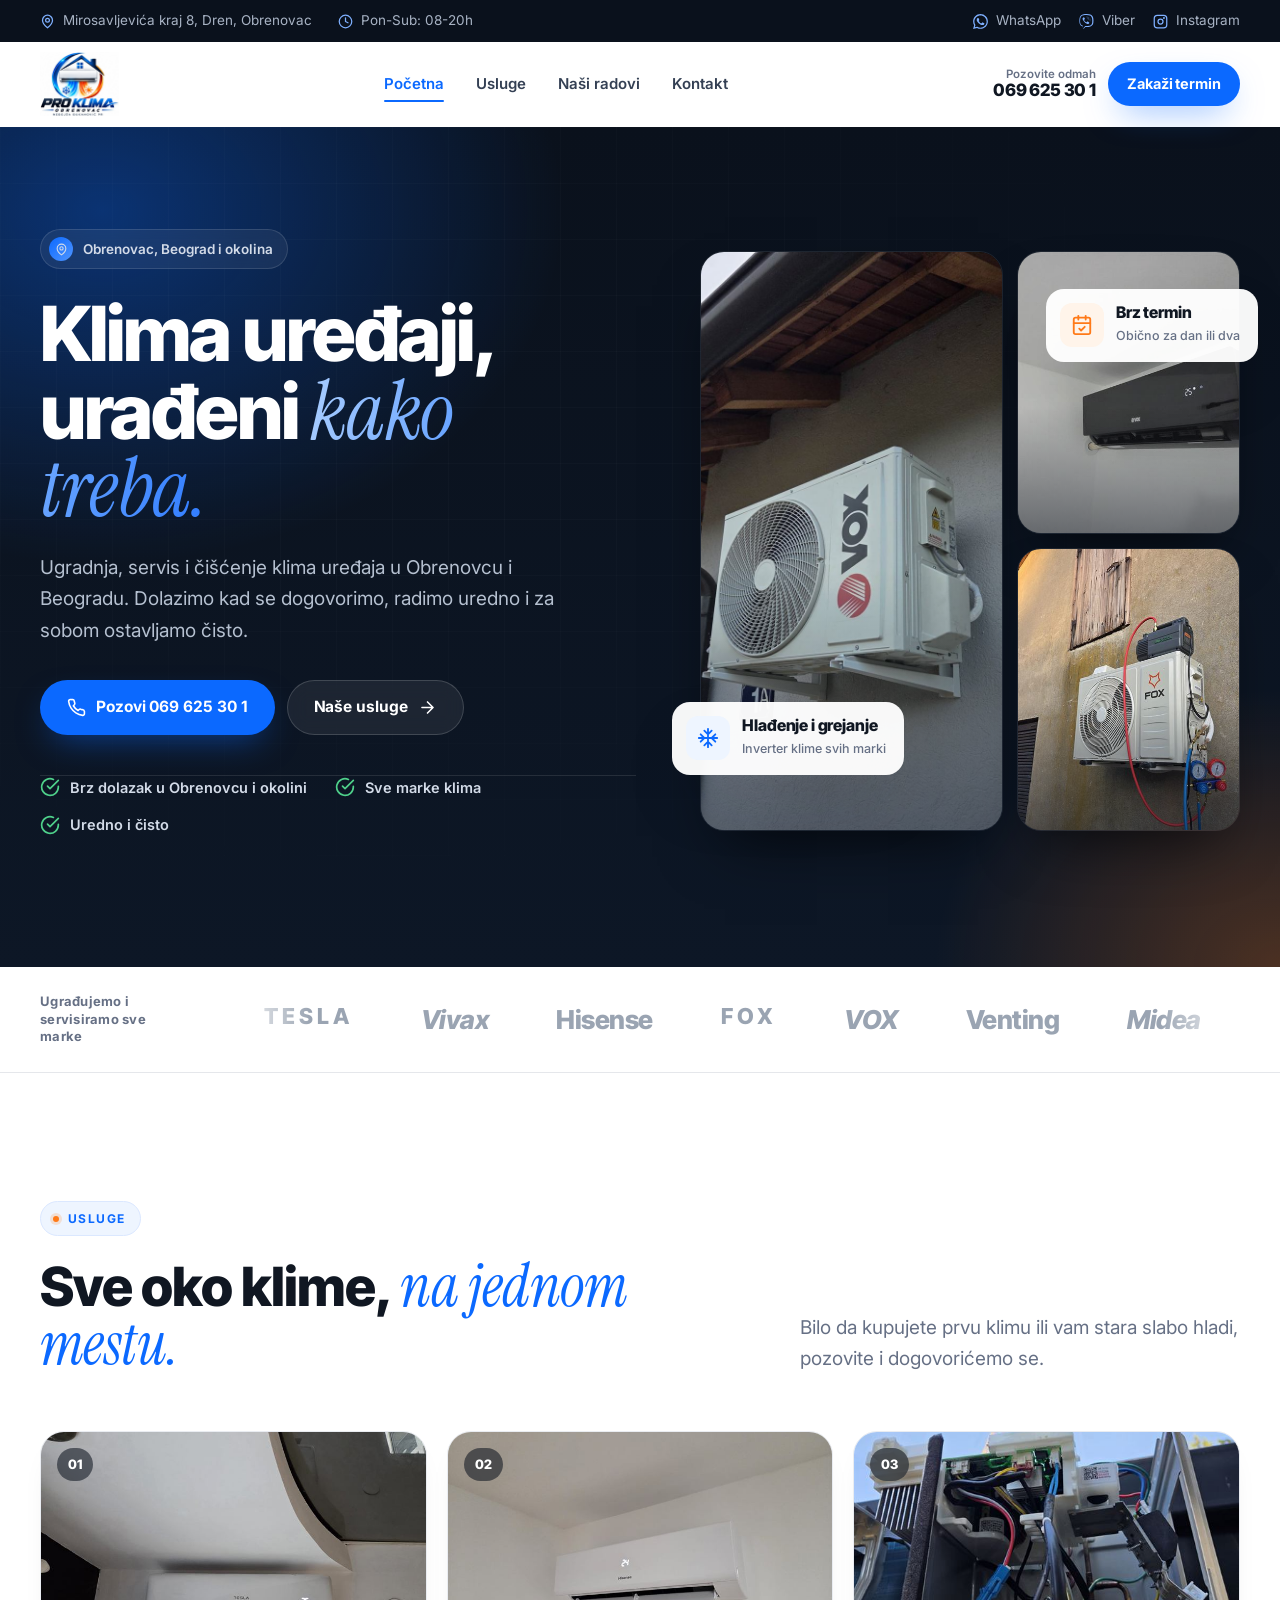
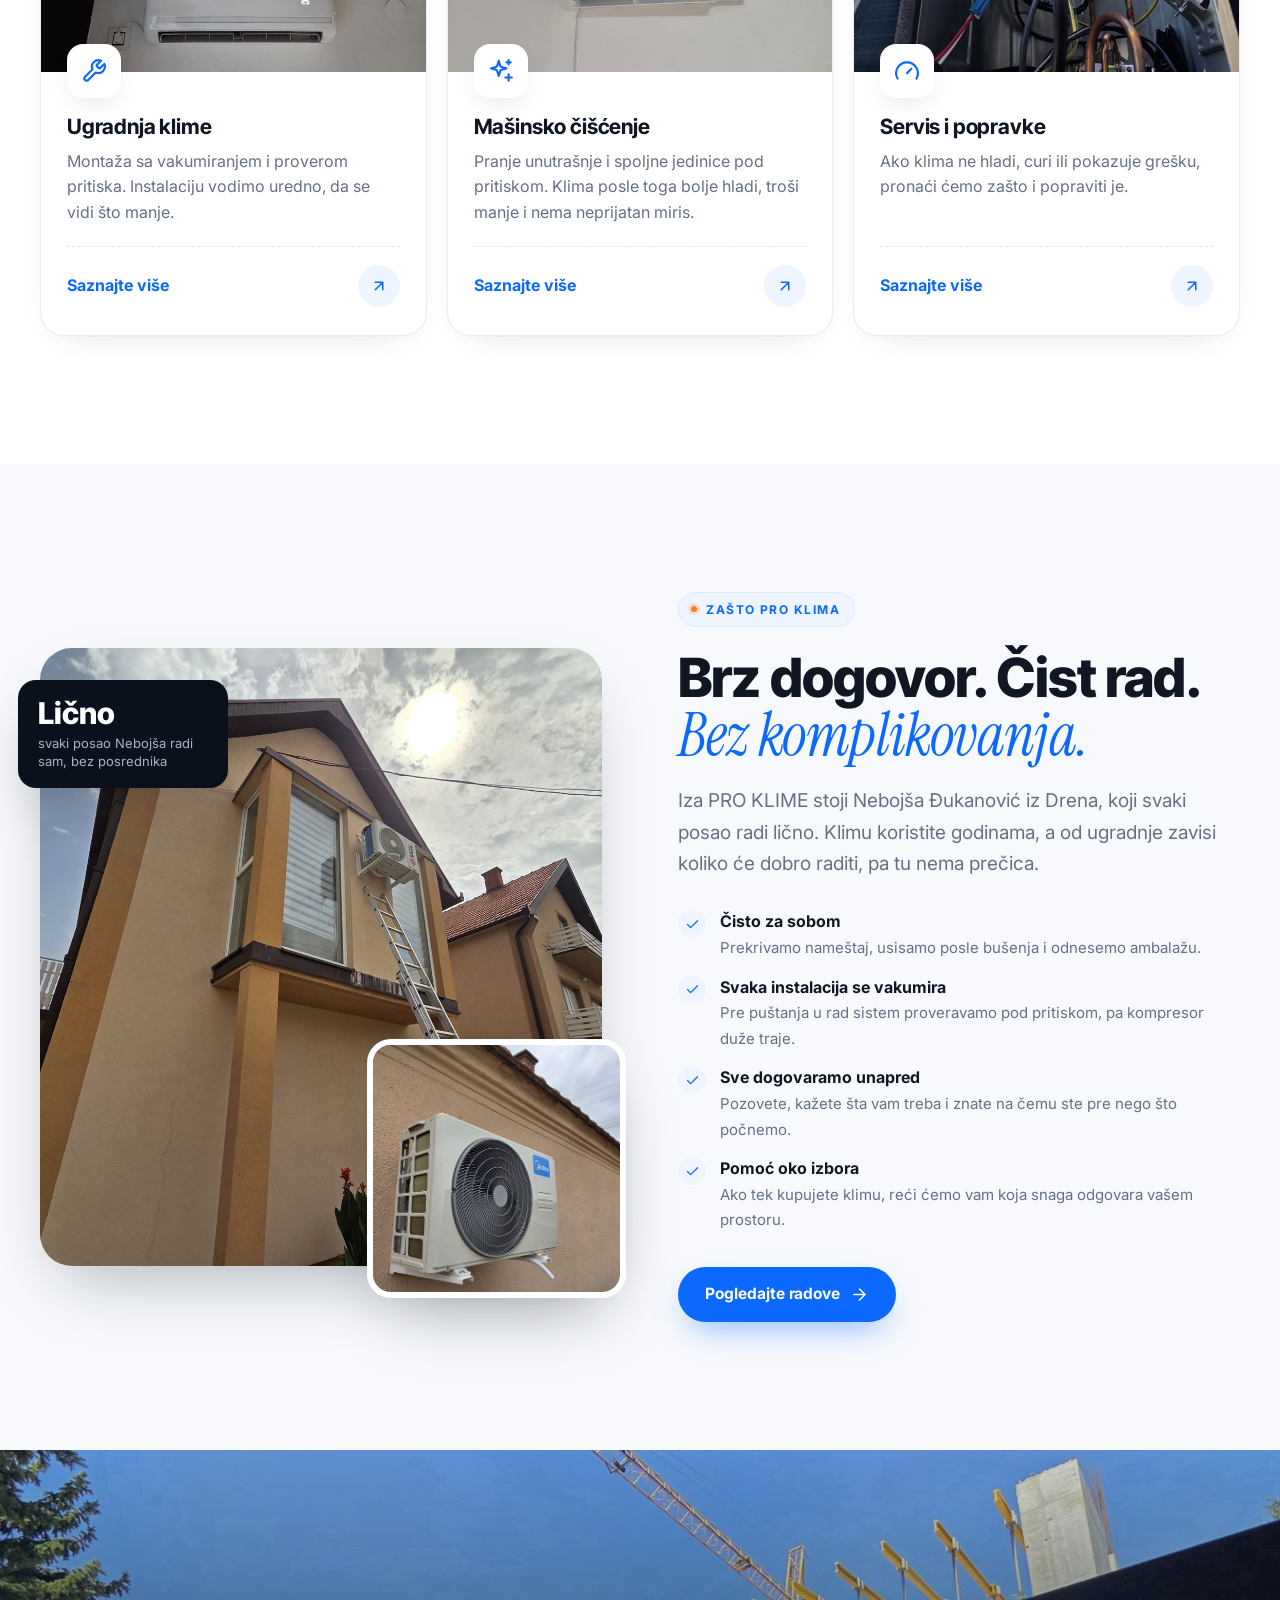
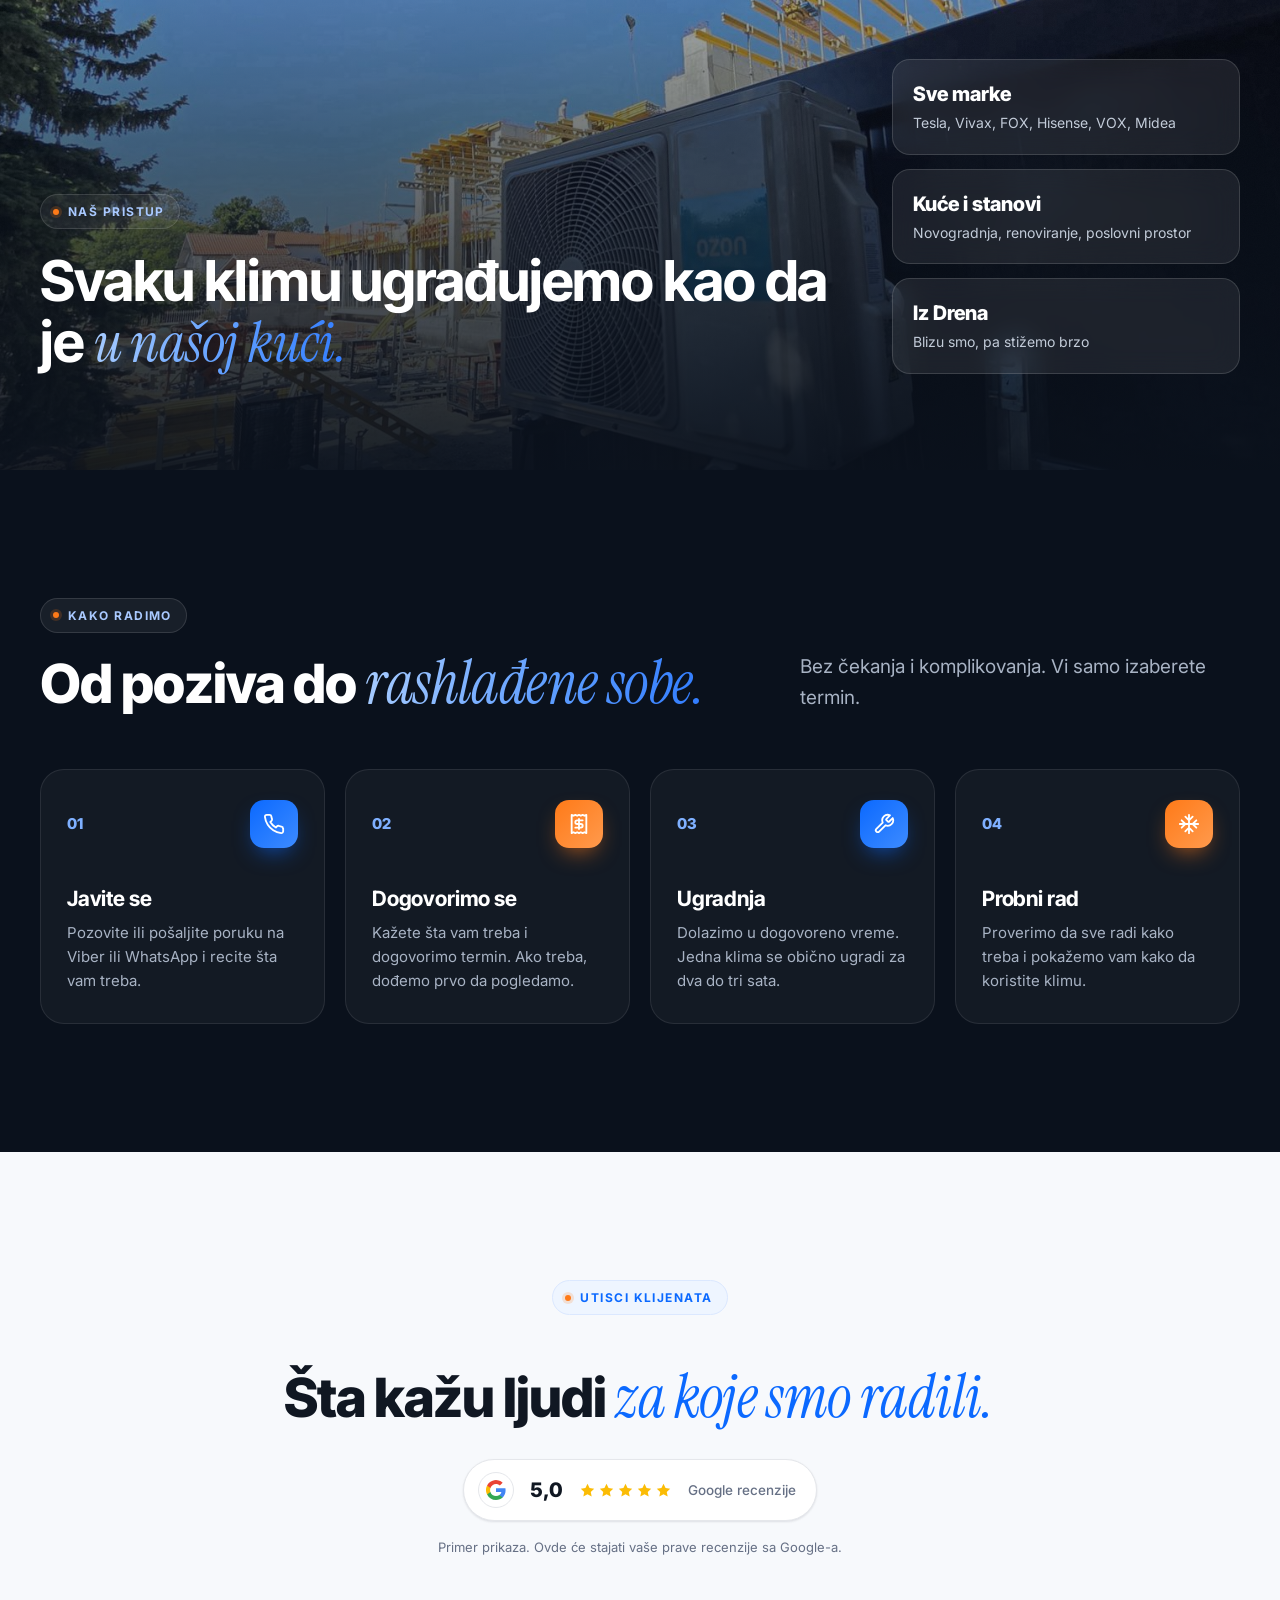
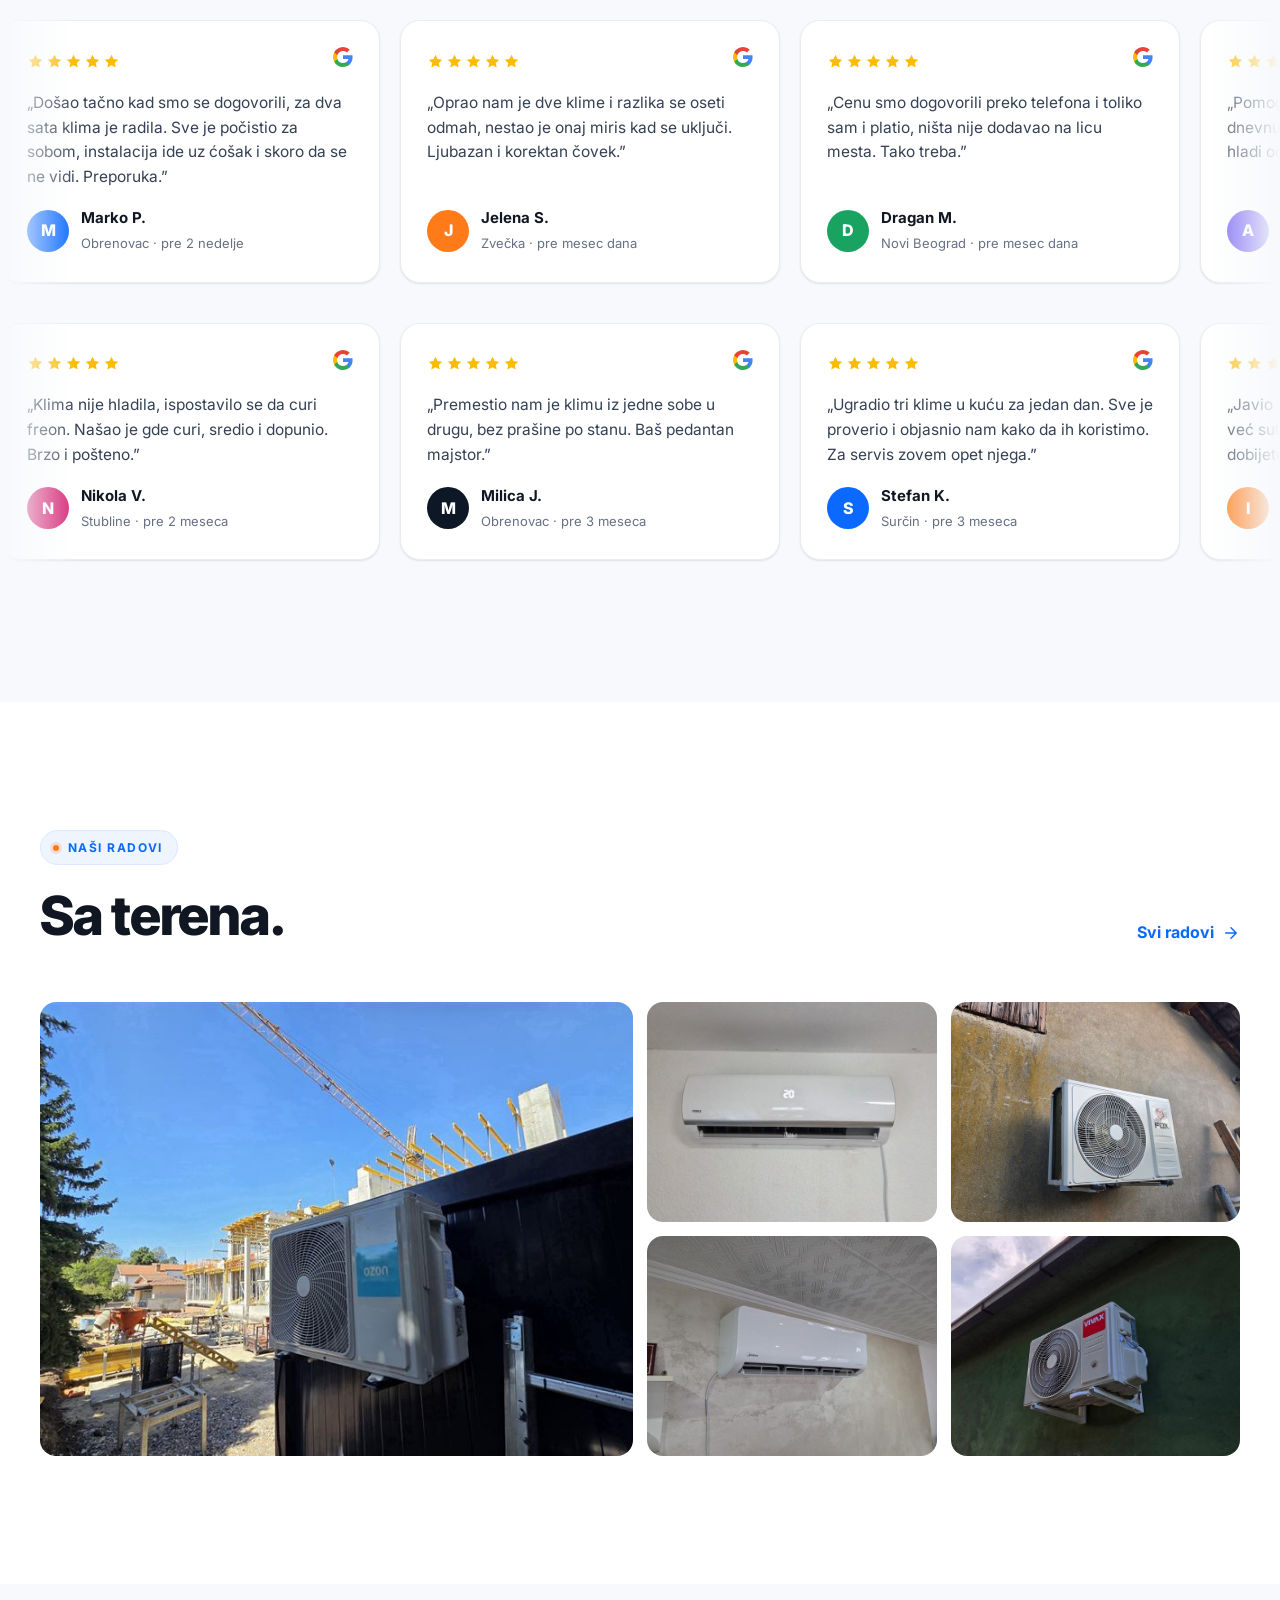
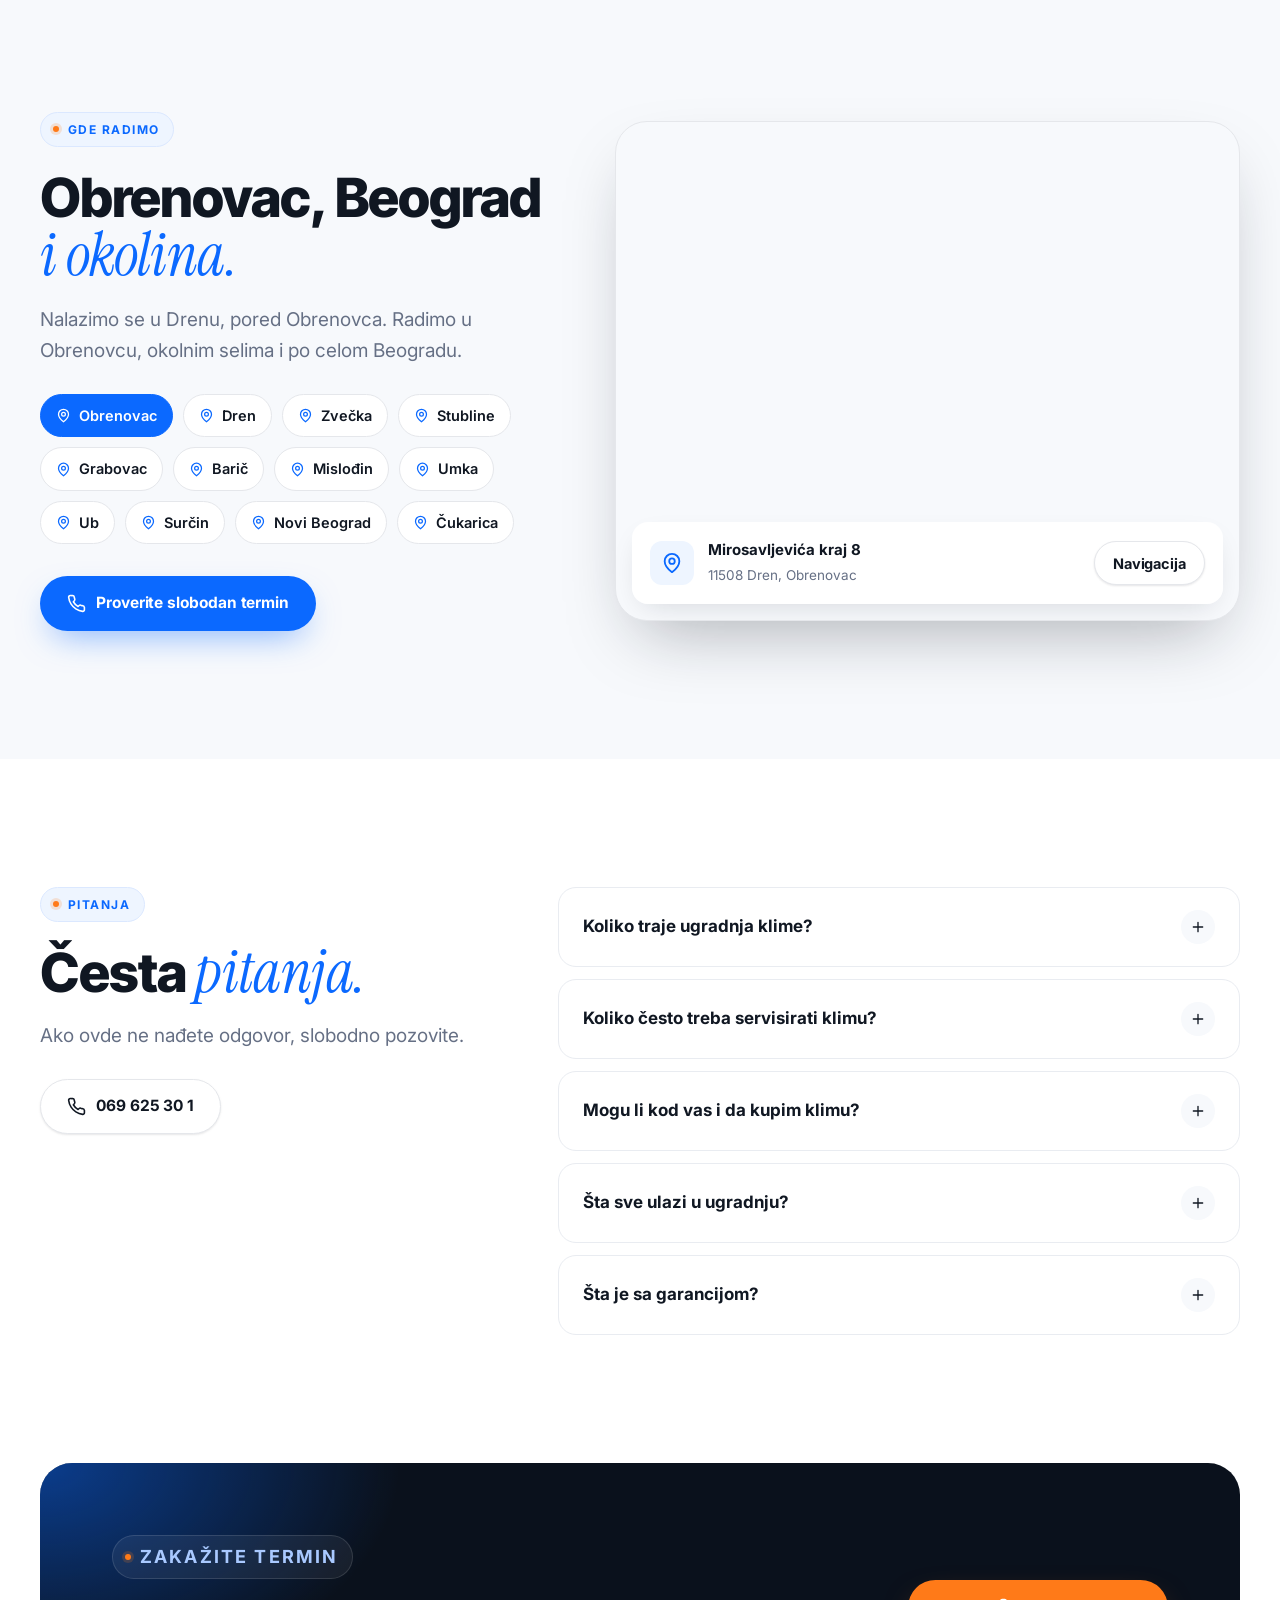
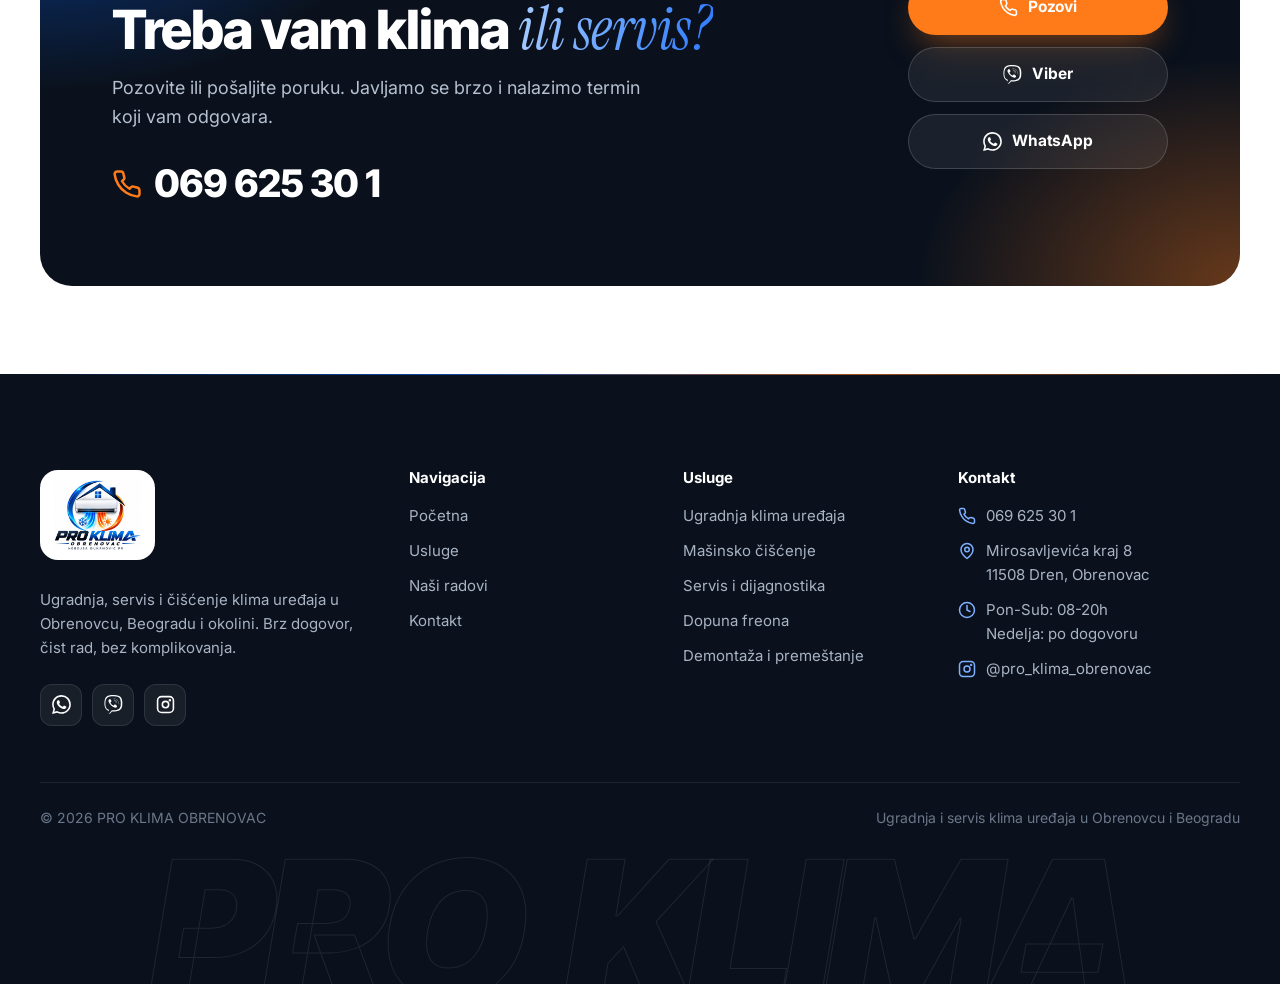
==== commit 4bed84c5: "Bez cena, jednostavniji sajt" ====
--- a/index.html
+++ b/index.html
@@ -17,9 +17,9 @@
   <link rel="preconnect" href="https://fonts.googleapis.com">
   <link rel="preconnect" href="https://fonts.gstatic.com" crossorigin>
   <link href="https://fonts.googleapis.com/css2?family=Instrument+Serif:ital@0;1&family=Inter:wght@400;500;600;700;800&family=Inter+Tight:ital,wght@0,600;0,700;0,800;0,900;1,800;1,900&display=swap" rel="stylesheet">
-  <link rel="stylesheet" href="css/style.css">
+  <link rel="stylesheet" href="css/style.css?v=muut8vo8">
   <script>document.documentElement.classList.add("js")</script>
-  <script type="application/ld+json">{"@context":"https://schema.org","@type":"HVACBusiness","name":"PRO KLIMA OBRENOVAC","legalName":"Nebojša Đukanović PR","telephone":"+38169625301","url":"https://proklimaobrenovac.com","image":"https://proklimaobrenovac.com/img/logo.jpg","address":{"@type":"PostalAddress","streetAddress":"Mirosavljevića kraj 8","addressLocality":"Dren","postalCode":"11508","addressRegion":"Beograd","addressCountry":"RS"},"areaServed":["Obrenovac","Beograd"],"sameAs":["https://instagram.com/pro_klima_obrenovac"],"openingHours":"Mo-Sa 08:00-20:00"}</script>
+  <script type="application/ld+json">{"@context":"https://schema.org","@type":"HVACBusiness","name":"PRO KLIMA OBRENOVAC","telephone":"+38169625301","url":"https://proklimaobrenovac.com","image":"https://proklimaobrenovac.com/img/logo.jpg","address":{"@type":"PostalAddress","streetAddress":"Mirosavljevića kraj 8","addressLocality":"Dren","postalCode":"11508","addressRegion":"Beograd","addressCountry":"RS"},"areaServed":["Obrenovac","Beograd"],"sameAs":["https://instagram.com/pro_klima_obrenovac"],"openingHours":"Mo-Sa 08:00-20:00"}</script>
 </head>
 <body data-page="index">
 
@@ -45,9 +45,7 @@
     <nav class="nav" aria-label="Glavna navigacija">
         <a href="index.html" aria-current="page">Početna</a>
         <a href="usluge.html">Usluge</a>
-        <a href="cenovnik.html">Cenovnik</a>
         <a href="radovi.html">Naši radovi</a>
-        <a href="o-nama.html">O nama</a>
         <a href="kontakt.html">Kontakt</a>
     </nav>
     <div class="header-cta">
@@ -68,9 +66,7 @@
     <nav>
         <a href="index.html" aria-current="page">Početna<svg viewBox="0 0 24 24" fill="none" stroke="currentColor" stroke-width="2" stroke-linecap="round" stroke-linejoin="round" aria-hidden="true"><path d="m9 18 6-6-6-6"/></svg></a>
         <a href="usluge.html">Usluge<svg viewBox="0 0 24 24" fill="none" stroke="currentColor" stroke-width="2" stroke-linecap="round" stroke-linejoin="round" aria-hidden="true"><path d="m9 18 6-6-6-6"/></svg></a>
-        <a href="cenovnik.html">Cenovnik<svg viewBox="0 0 24 24" fill="none" stroke="currentColor" stroke-width="2" stroke-linecap="round" stroke-linejoin="round" aria-hidden="true"><path d="m9 18 6-6-6-6"/></svg></a>
         <a href="radovi.html">Naši radovi<svg viewBox="0 0 24 24" fill="none" stroke="currentColor" stroke-width="2" stroke-linecap="round" stroke-linejoin="round" aria-hidden="true"><path d="m9 18 6-6-6-6"/></svg></a>
-        <a href="o-nama.html">O nama<svg viewBox="0 0 24 24" fill="none" stroke="currentColor" stroke-width="2" stroke-linecap="round" stroke-linejoin="round" aria-hidden="true"><path d="m9 18 6-6-6-6"/></svg></a>
         <a href="kontakt.html">Kontakt<svg viewBox="0 0 24 24" fill="none" stroke="currentColor" stroke-width="2" stroke-linecap="round" stroke-linejoin="round" aria-hidden="true"><path d="m9 18 6-6-6-6"/></svg></a>
     </nav>
     <div class="drawer-actions">
@@ -87,15 +83,15 @@
     <div>
       <div class="hero-badge" data-reveal><i><svg viewBox="0 0 24 24" fill="none" stroke="currentColor" stroke-width="2" stroke-linecap="round" stroke-linejoin="round" aria-hidden="true"><path d="M20 10c0 6-8 12-8 12s-8-6-8-12a8 8 0 0 1 16 0z"/><circle cx="12" cy="10" r="3"/></svg></i> Obrenovac, Beograd i okolina</div>
       <h1 data-reveal style="--d:.08s">Klima uređaji,<br>urađeni <span class="accent">kako treba.</span></h1>
-      <p class="lead" data-reveal style="--d:.16s">Ugradnja, servis i čišćenje klima uređaja u Obrenovcu i Beogradu. Dolazimo kad se dogovorimo, radimo uredno, a cenu znate pre nego što počnemo.</p>
+      <p class="lead" data-reveal style="--d:.16s">Ugradnja, servis i čišćenje klima uređaja u Obrenovcu i Beogradu. Dolazimo kad se dogovorimo, radimo uredno i za sobom ostavljamo čisto.</p>
       <div class="hero-actions" data-reveal style="--d:.24s">
         <a class="btn btn-primary" href="tel:+38169625301"><svg viewBox="0 0 24 24" fill="none" stroke="currentColor" stroke-width="2" stroke-linecap="round" stroke-linejoin="round" aria-hidden="true"><path d="M22 16.9v3a2 2 0 0 1-2.2 2 19.8 19.8 0 0 1-8.6-3.1 19.5 19.5 0 0 1-6-6A19.8 19.8 0 0 1 2.1 4.2 2 2 0 0 1 4.1 2h3a2 2 0 0 1 2 1.7c.1.9.4 1.8.7 2.7a2 2 0 0 1-.5 2.1L8 9.8a16 16 0 0 0 6 6l1.3-1.3a2 2 0 0 1 2.1-.4c.9.3 1.8.6 2.7.7a2 2 0 0 1 1.7 2z"/></svg> Pozovi 069 625 30 1</a>
-        <a class="btn btn-glass" href="cenovnik.html">Pogledaj cene <svg viewBox="0 0 24 24" fill="none" stroke="currentColor" stroke-width="2" stroke-linecap="round" stroke-linejoin="round" aria-hidden="true"><path d="M5 12h14M12 5l7 7-7 7"/></svg></a>
+        <a class="btn btn-glass" href="usluge.html">Naše usluge <svg viewBox="0 0 24 24" fill="none" stroke="currentColor" stroke-width="2" stroke-linecap="round" stroke-linejoin="round" aria-hidden="true"><path d="M5 12h14M12 5l7 7-7 7"/></svg></a>
       </div>
       <ul class="hero-points clean" data-reveal style="--d:.32s">
-        <li><svg viewBox="0 0 24 24" fill="none" stroke="currentColor" stroke-width="2" stroke-linecap="round" stroke-linejoin="round" aria-hidden="true"><path d="M22 11.1V12a10 10 0 1 1-5.9-9.1"/><path d="m9 11 3 3L22 4"/></svg> Besplatan dolazak u Obrenovcu</li>
-        <li><svg viewBox="0 0 24 24" fill="none" stroke="currentColor" stroke-width="2" stroke-linecap="round" stroke-linejoin="round" aria-hidden="true"><path d="M22 11.1V12a10 10 0 1 1-5.9-9.1"/><path d="m9 11 3 3L22 4"/></svg> Garancija na ugradnju</li>
-        <li><svg viewBox="0 0 24 24" fill="none" stroke="currentColor" stroke-width="2" stroke-linecap="round" stroke-linejoin="round" aria-hidden="true"><path d="M22 11.1V12a10 10 0 1 1-5.9-9.1"/><path d="m9 11 3 3L22 4"/></svg> Cena poznata unapred</li>
+        <li><svg viewBox="0 0 24 24" fill="none" stroke="currentColor" stroke-width="2" stroke-linecap="round" stroke-linejoin="round" aria-hidden="true"><path d="M22 11.1V12a10 10 0 1 1-5.9-9.1"/><path d="m9 11 3 3L22 4"/></svg> Brz dolazak u Obrenovcu i okolini</li>
+        <li><svg viewBox="0 0 24 24" fill="none" stroke="currentColor" stroke-width="2" stroke-linecap="round" stroke-linejoin="round" aria-hidden="true"><path d="M22 11.1V12a10 10 0 1 1-5.9-9.1"/><path d="m9 11 3 3L22 4"/></svg> Sve marke klima</li>
+        <li><svg viewBox="0 0 24 24" fill="none" stroke="currentColor" stroke-width="2" stroke-linecap="round" stroke-linejoin="round" aria-hidden="true"><path d="M22 11.1V12a10 10 0 1 1-5.9-9.1"/><path d="m9 11 3 3L22 4"/></svg> Uredno i čisto</li>
       </ul>
     </div>
 
@@ -145,7 +141,7 @@
           <span class="icon"><svg viewBox="0 0 24 24" fill="none" stroke="currentColor" stroke-width="2" stroke-linecap="round" stroke-linejoin="round" aria-hidden="true"><path d="M14.7 6.3a1 1 0 0 0 0 1.4l1.6 1.6a1 1 0 0 0 1.4 0l3.8-3.8a6 6 0 0 1-7.9 7.9l-6.9 6.9a2.1 2.1 0 0 1-3-3l6.9-6.9a6 6 0 0 1 7.9-7.9l-3.8 3.8z"/></svg></span>
           <h3>Ugradnja klime</h3>
           <p>Montaža sa vakumiranjem i proverom pritiska. Instalaciju vodimo uredno, da se vidi što manje.</p>
-          <div class="from"><span><small>Cena od</small><b>12.000 RSD</b></span><span class="go"><svg viewBox="0 0 24 24" fill="none" stroke="currentColor" stroke-width="2" stroke-linecap="round" stroke-linejoin="round" aria-hidden="true"><path d="M7 17 17 7M7 7h10v10"/></svg></span></div>
+          <div class="from"><span class="more">Saznajte više</span><span class="go"><svg viewBox="0 0 24 24" fill="none" stroke="currentColor" stroke-width="2" stroke-linecap="round" stroke-linejoin="round" aria-hidden="true"><path d="M7 17 17 7M7 7h10v10"/></svg></span></div>
         </div>
       </a>
       <a class="svc-card" href="usluge.html#ciscenje" data-reveal style="--d:.08s">
@@ -154,7 +150,7 @@
           <span class="icon"><svg viewBox="0 0 24 24" fill="none" stroke="currentColor" stroke-width="2" stroke-linecap="round" stroke-linejoin="round" aria-hidden="true"><path d="M9.9 2.6 11.2 7a2 2 0 0 0 1.3 1.3l4.4 1.3-4.4 1.3a2 2 0 0 0-1.3 1.3L9.9 16.6 8.6 12.2a2 2 0 0 0-1.3-1.3L2.9 9.6l4.4-1.3A2 2 0 0 0 8.6 7z"/><path d="M19 15v6M16 18h6M19 2v4M17 4h4"/></svg></span>
           <h3>Mašinsko čišćenje</h3>
           <p>Pranje unutrašnje i spoljne jedinice pod pritiskom. Klima posle toga bolje hladi, troši manje i nema neprijatan miris.</p>
-          <div class="from"><span><small>Cena od</small><b>4.000 RSD</b></span><span class="go"><svg viewBox="0 0 24 24" fill="none" stroke="currentColor" stroke-width="2" stroke-linecap="round" stroke-linejoin="round" aria-hidden="true"><path d="M7 17 17 7M7 7h10v10"/></svg></span></div>
+          <div class="from"><span class="more">Saznajte više</span><span class="go"><svg viewBox="0 0 24 24" fill="none" stroke="currentColor" stroke-width="2" stroke-linecap="round" stroke-linejoin="round" aria-hidden="true"><path d="M7 17 17 7M7 7h10v10"/></svg></span></div>
         </div>
       </a>
       <a class="svc-card" href="usluge.html#servis" data-reveal style="--d:.16s">
@@ -163,7 +159,7 @@
           <span class="icon"><svg viewBox="0 0 24 24" fill="none" stroke="currentColor" stroke-width="2" stroke-linecap="round" stroke-linejoin="round" aria-hidden="true"><path d="m12 14 4-4"/><path d="M3.3 19a10 10 0 1 1 17.4 0"/></svg></span>
           <h3>Servis i popravke</h3>
           <p>Ako klima ne hladi, curi ili pokazuje grešku, pronaći ćemo zašto i popraviti je.</p>
-          <div class="from"><span><small>Cena od</small><b>2.500 RSD</b></span><span class="go"><svg viewBox="0 0 24 24" fill="none" stroke="currentColor" stroke-width="2" stroke-linecap="round" stroke-linejoin="round" aria-hidden="true"><path d="M7 17 17 7M7 7h10v10"/></svg></span></div>
+          <div class="from"><span class="more">Saznajte više</span><span class="go"><svg viewBox="0 0 24 24" fill="none" stroke="currentColor" stroke-width="2" stroke-linecap="round" stroke-linejoin="round" aria-hidden="true"><path d="M7 17 17 7M7 7h10v10"/></svg></span></div>
         </div>
       </a>
     </div>
@@ -175,19 +171,19 @@
     <div class="split-media" data-reveal>
       <div class="main"><img src="img/rad-21.jpg" alt="Ugradnja klime na fasadu porodične kuće" loading="lazy"></div>
       <div class="inset"><img src="img/rad-19-sm.jpg" alt="Spoljna jedinica Midea klime na nosaču" loading="lazy"></div>
-      <div class="stamp"><b>Garancija</b><small>na sve radove koje izvedemo</small></div>
+      <div class="stamp"><b>Lično</b><small>svaki posao Nebojša radi sam, bez posrednika</small></div>
     </div>
     <div>
       <p class="eyebrow" data-reveal>Zašto PRO KLIMA</p>
       <h2 data-reveal style="--d:.08s">Brz dogovor. Čist rad. <span class="accent">Bez komplikovanja.</span></h2>
-      <p class="lead" data-reveal style="--d:.16s">Klimu koristite godinama, a od ugradnje zavisi koliko će dobro raditi. Zato tu ne tražimo prečice.</p>
+      <p class="lead" data-reveal style="--d:.16s">Iza PRO KLIME stoji Nebojša Đukanović iz Drena, koji svaki posao radi lično. Klimu koristite godinama, a od ugradnje zavisi koliko će dobro raditi, pa tu nema prečica.</p>
       <ul class="checks clean" data-reveal style="--d:.24s">
         <li><span class="ck"><svg viewBox="0 0 24 24" fill="none" stroke="currentColor" stroke-width="2" stroke-linecap="round" stroke-linejoin="round" aria-hidden="true" stroke-width="3"><path d="M20 6 9 17l-5-5"/></svg></span><div><b>Čisto za sobom</b><span>Prekrivamo nameštaj, usisamo posle bušenja i odnesemo ambalažu.</span></div></li>
         <li><span class="ck"><svg viewBox="0 0 24 24" fill="none" stroke="currentColor" stroke-width="2" stroke-linecap="round" stroke-linejoin="round" aria-hidden="true" stroke-width="3"><path d="M20 6 9 17l-5-5"/></svg></span><div><b>Svaka instalacija se vakumira</b><span>Pre puštanja u rad sistem proveravamo pod pritiskom, pa kompresor duže traje.</span></div></li>
-        <li><span class="ck"><svg viewBox="0 0 24 24" fill="none" stroke="currentColor" stroke-width="2" stroke-linecap="round" stroke-linejoin="round" aria-hidden="true" stroke-width="3"><path d="M20 6 9 17l-5-5"/></svg></span><div><b>Cena unapred</b><span>Okvirnu cenu dobijate već preko telefona, a tačnu pre početka rada.</span></div></li>
+        <li><span class="ck"><svg viewBox="0 0 24 24" fill="none" stroke="currentColor" stroke-width="2" stroke-linecap="round" stroke-linejoin="round" aria-hidden="true" stroke-width="3"><path d="M20 6 9 17l-5-5"/></svg></span><div><b>Sve dogovaramo unapred</b><span>Pozovete, kažete šta vam treba i znate na čemu ste pre nego što počnemo.</span></div></li>
         <li><span class="ck"><svg viewBox="0 0 24 24" fill="none" stroke="currentColor" stroke-width="2" stroke-linecap="round" stroke-linejoin="round" aria-hidden="true" stroke-width="3"><path d="M20 6 9 17l-5-5"/></svg></span><div><b>Pomoć oko izbora</b><span>Ako tek kupujete klimu, reći ćemo vam koja snaga odgovara vašem prostoru.</span></div></li>
       </ul>
-      <a class="btn btn-primary" href="o-nama.html" data-reveal style="--d:.3s">Više o nama <svg viewBox="0 0 24 24" fill="none" stroke="currentColor" stroke-width="2" stroke-linecap="round" stroke-linejoin="round" aria-hidden="true"><path d="M5 12h14M12 5l7 7-7 7"/></svg></a>
+      <a class="btn btn-primary" href="radovi.html" data-reveal style="--d:.3s">Pogledajte radove <svg viewBox="0 0 24 24" fill="none" stroke="currentColor" stroke-width="2" stroke-linecap="round" stroke-linejoin="round" aria-hidden="true"><path d="M5 12h14M12 5l7 7-7 7"/></svg></a>
     </div>
   </div>
 </section>
@@ -218,64 +214,9 @@
     </div>
     <div class="steps">
       <div class="step" data-reveal><div class="n"><span>01</span><i><svg viewBox="0 0 24 24" fill="none" stroke="currentColor" stroke-width="2" stroke-linecap="round" stroke-linejoin="round" aria-hidden="true"><path d="M22 16.9v3a2 2 0 0 1-2.2 2 19.8 19.8 0 0 1-8.6-3.1 19.5 19.5 0 0 1-6-6A19.8 19.8 0 0 1 2.1 4.2 2 2 0 0 1 4.1 2h3a2 2 0 0 1 2 1.7c.1.9.4 1.8.7 2.7a2 2 0 0 1-.5 2.1L8 9.8a16 16 0 0 0 6 6l1.3-1.3a2 2 0 0 1 2.1-.4c.9.3 1.8.6 2.7.7a2 2 0 0 1 1.7 2z"/></svg></i></div><h3>Javite se</h3><p>Pozovite ili pošaljite poruku na Viber ili WhatsApp i recite šta vam treba.</p></div>
-      <div class="step" data-reveal style="--d:.08s"><div class="n"><span>02</span><i><svg viewBox="0 0 24 24" fill="none" stroke="currentColor" stroke-width="2" stroke-linecap="round" stroke-linejoin="round" aria-hidden="true"><path d="M4 2v20l2-1 2 1 2-1 2 1 2-1 2 1 2-1 2 1V2l-2 1-2-1-2 1-2-1-2 1-2-1-2 1z"/><path d="M16 8h-6a2 2 0 1 0 0 4h4a2 2 0 1 1 0 4H8M12 17.5v-11"/></svg></i></div><h3>Dogovorimo cenu</h3><p>Okvirnu cenu dobijate odmah. Ako treba, dođemo da pogledamo, u Obrenovcu besplatno.</p></div>
+      <div class="step" data-reveal style="--d:.08s"><div class="n"><span>02</span><i><svg viewBox="0 0 24 24" fill="none" stroke="currentColor" stroke-width="2" stroke-linecap="round" stroke-linejoin="round" aria-hidden="true"><path d="M4 2v20l2-1 2 1 2-1 2 1 2-1 2 1 2-1 2 1V2l-2 1-2-1-2 1-2-1-2 1-2-1-2 1z"/><path d="M16 8h-6a2 2 0 1 0 0 4h4a2 2 0 1 1 0 4H8M12 17.5v-11"/></svg></i></div><h3>Dogovorimo se</h3><p>Kažete šta vam treba i dogovorimo termin. Ako treba, dođemo prvo da pogledamo.</p></div>
       <div class="step" data-reveal style="--d:.16s"><div class="n"><span>03</span><i><svg viewBox="0 0 24 24" fill="none" stroke="currentColor" stroke-width="2" stroke-linecap="round" stroke-linejoin="round" aria-hidden="true"><path d="M14.7 6.3a1 1 0 0 0 0 1.4l1.6 1.6a1 1 0 0 0 1.4 0l3.8-3.8a6 6 0 0 1-7.9 7.9l-6.9 6.9a2.1 2.1 0 0 1-3-3l6.9-6.9a6 6 0 0 1 7.9-7.9l-3.8 3.8z"/></svg></i></div><h3>Ugradnja</h3><p>Dolazimo u dogovoreno vreme. Jedna klima se obično ugradi za dva do tri sata.</p></div>
       <div class="step" data-reveal style="--d:.24s"><div class="n"><span>04</span><i><svg viewBox="0 0 24 24" fill="none" stroke="currentColor" stroke-width="2" stroke-linecap="round" stroke-linejoin="round" aria-hidden="true"><path d="M2 12h20M12 2v20M20 16l-4-4 4-4M4 8l4 4-4 4M16 4l-4 4-4-4M8 20l4-4 4 4"/></svg></i></div><h3>Probni rad</h3><p>Proverimo da sve radi kako treba i pokažemo vam kako da koristite klimu.</p></div>
-    </div>
-  </div>
-</section>
-
-<section class="section">
-  <div class="wrap">
-    <div class="section-head center">
-      <p class="eyebrow" data-reveal>Cene</p>
-      <h2 data-reveal style="--d:.08s">Cene <span class="accent">bez iznenađenja.</span></h2>
-      <p class="lead" data-reveal style="--d:.16s">Najčešće usluge su ispod. Ceo cenovnik i kalkulator za ugradnju su na stranici Cenovnik.</p>
-    </div>
-    <div class="price-grid">
-      <div class="price-card" data-reveal>
-        <span class="pc-ic ic-blue"><svg viewBox="0 0 24 24" fill="none" stroke="currentColor" stroke-width="2" stroke-linecap="round" stroke-linejoin="round" aria-hidden="true"><path d="M9.9 2.6 11.2 7a2 2 0 0 0 1.3 1.3l4.4 1.3-4.4 1.3a2 2 0 0 0-1.3 1.3L9.9 16.6 8.6 12.2a2 2 0 0 0-1.3-1.3L2.9 9.6l4.4-1.3A2 2 0 0 0 8.6 7z"/><path d="M19 15v6M16 18h6M19 2v4M17 4h4"/></svg></span>
-        <h3>Mašinsko čišćenje</h3>
-        <p class="sub">Unutrašnja jedinica</p>
-        <div class="price"><b>4.000</b><span class="cur">RSD</span></div>
-        <p class="price-note">po klimi</p>
-        <ul class="checks clean">
-          <li><span class="ck"><svg viewBox="0 0 24 24" fill="none" stroke="currentColor" stroke-width="2" stroke-linecap="round" stroke-linejoin="round" aria-hidden="true" stroke-width="3"><path d="M20 6 9 17l-5-5"/></svg></span>Pranje isparivača pod pritiskom</li>
-          <li><span class="ck"><svg viewBox="0 0 24 24" fill="none" stroke="currentColor" stroke-width="2" stroke-linecap="round" stroke-linejoin="round" aria-hidden="true" stroke-width="3"><path d="M20 6 9 17l-5-5"/></svg></span>Čišćenje filtera i turbine</li>
-          <li><span class="ck"><svg viewBox="0 0 24 24" fill="none" stroke="currentColor" stroke-width="2" stroke-linecap="round" stroke-linejoin="round" aria-hidden="true" stroke-width="3"><path d="M20 6 9 17l-5-5"/></svg></span>Dezinfekcija protiv bakterija i buđi</li>
-          <li><span class="ck"><svg viewBox="0 0 24 24" fill="none" stroke="currentColor" stroke-width="2" stroke-linecap="round" stroke-linejoin="round" aria-hidden="true" stroke-width="3"><path d="M20 6 9 17l-5-5"/></svg></span>Provera odvoda za vodu</li>
-        </ul>
-        <a class="btn btn-ghost btn-block" href="kontakt.html?usluga=ciscenje">Zakaži čišćenje</a>
-      </div>
-      <div class="price-card featured" data-reveal style="--d:.08s">
-        <span class="tag">Najtraženije</span>
-        <span class="pc-ic"><svg viewBox="0 0 24 24" fill="none" stroke="currentColor" stroke-width="2" stroke-linecap="round" stroke-linejoin="round" aria-hidden="true"><path d="M14.7 6.3a1 1 0 0 0 0 1.4l1.6 1.6a1 1 0 0 0 1.4 0l3.8-3.8a6 6 0 0 1-7.9 7.9l-6.9 6.9a2.1 2.1 0 0 1-3-3l6.9-6.9a6 6 0 0 1 7.9-7.9l-3.8 3.8z"/></svg></span>
-        <h3>Ugradnja klime</h3>
-        <p class="sub">9.000 i 12.000 BTU, do 3 m instalacije</p>
-        <div class="price"><small>od</small><b>12.000</b><span class="cur">RSD</span></div>
-        <p class="price-note">standardna ugradnja</p>
-        <ul class="checks clean">
-          <li><span class="ck"><svg viewBox="0 0 24 24" fill="none" stroke="currentColor" stroke-width="2" stroke-linecap="round" stroke-linejoin="round" aria-hidden="true" stroke-width="3"><path d="M20 6 9 17l-5-5"/></svg></span>3 m bakarnih cevi, kabl i izolacija</li>
-          <li><span class="ck"><svg viewBox="0 0 24 24" fill="none" stroke="currentColor" stroke-width="2" stroke-linecap="round" stroke-linejoin="round" aria-hidden="true" stroke-width="3"><path d="M20 6 9 17l-5-5"/></svg></span>Nosači za spoljnu jedinicu</li>
-          <li><span class="ck"><svg viewBox="0 0 24 24" fill="none" stroke="currentColor" stroke-width="2" stroke-linecap="round" stroke-linejoin="round" aria-hidden="true" stroke-width="3"><path d="M20 6 9 17l-5-5"/></svg></span>Vakumiranje i provera pritiska</li>
-          <li><span class="ck"><svg viewBox="0 0 24 24" fill="none" stroke="currentColor" stroke-width="2" stroke-linecap="round" stroke-linejoin="round" aria-hidden="true" stroke-width="3"><path d="M20 6 9 17l-5-5"/></svg></span>Probni rad i garancija</li>
-        </ul>
-        <a class="btn btn-primary btn-block" href="cenovnik.html#kalkulator">Izračunaj cenu ugradnje</a>
-      </div>
-      <div class="price-card" data-reveal style="--d:.16s">
-        <span class="pc-ic ic-orange"><svg viewBox="0 0 24 24" fill="none" stroke="currentColor" stroke-width="2" stroke-linecap="round" stroke-linejoin="round" aria-hidden="true"><path d="M20 13c0 5-3.5 7.5-7.7 9a1 1 0 0 1-.7 0C7.5 20.5 4 18 4 13V6a1 1 0 0 1 1-1c2 0 4.5-1.2 6.2-2.7a1.2 1.2 0 0 1 1.5 0C14.5 3.8 17 5 19 5a1 1 0 0 1 1 1z"/><path d="m9 12 2 2 4-4"/></svg></span>
-        <h3>Kompletan servis</h3>
-        <p class="sub">Unutrašnja i spoljna jedinica</p>
-        <div class="price"><b>5.500</b><span class="cur">RSD</span></div>
-        <p class="price-note">po klimi</p>
-        <ul class="checks clean">
-          <li><span class="ck"><svg viewBox="0 0 24 24" fill="none" stroke="currentColor" stroke-width="2" stroke-linecap="round" stroke-linejoin="round" aria-hidden="true" stroke-width="3"><path d="M20 6 9 17l-5-5"/></svg></span>Pranje obe jedinice</li>
-          <li><span class="ck"><svg viewBox="0 0 24 24" fill="none" stroke="currentColor" stroke-width="2" stroke-linecap="round" stroke-linejoin="round" aria-hidden="true" stroke-width="3"><path d="M20 6 9 17l-5-5"/></svg></span>Provera pritiska i freona</li>
-          <li><span class="ck"><svg viewBox="0 0 24 24" fill="none" stroke="currentColor" stroke-width="2" stroke-linecap="round" stroke-linejoin="round" aria-hidden="true" stroke-width="3"><path d="M20 6 9 17l-5-5"/></svg></span>Provera struje i spojeva</li>
-          <li><span class="ck"><svg viewBox="0 0 24 24" fill="none" stroke="currentColor" stroke-width="2" stroke-linecap="round" stroke-linejoin="round" aria-hidden="true" stroke-width="3"><path d="M20 6 9 17l-5-5"/></svg></span>Merenje temperature na izlazu</li>
-        </ul>
-        <a class="btn btn-ghost btn-block" href="kontakt.html?usluga=servis">Zakaži servis</a>
-      </div>
     </div>
   </div>
 </section>
@@ -323,7 +264,7 @@
     <div>
       <p class="eyebrow" data-reveal>Gde radimo</p>
       <h2 data-reveal style="--d:.08s">Obrenovac, Beograd <span class="accent">i okolina.</span></h2>
-      <p class="lead" data-reveal style="--d:.16s">Nalazimo se u Drenu, pored Obrenovca. Za Obrenovac i okolna sela ne naplaćujemo dolazak, a radimo i po celom Beogradu.</p>
+      <p class="lead" data-reveal style="--d:.16s">Nalazimo se u Drenu, pored Obrenovca. Radimo u Obrenovcu, okolnim selima i po celom Beogradu.</p>
       <div class="chips" data-reveal style="--d:.24s">
         <span class="chip main"><svg viewBox="0 0 24 24" fill="none" stroke="currentColor" stroke-width="2" stroke-linecap="round" stroke-linejoin="round" aria-hidden="true"><path d="M20 10c0 6-8 12-8 12s-8-6-8-12a8 8 0 0 1 16 0z"/><circle cx="12" cy="10" r="3"/></svg> Obrenovac</span>
         <span class="chip"><svg viewBox="0 0 24 24" fill="none" stroke="currentColor" stroke-width="2" stroke-linecap="round" stroke-linejoin="round" aria-hidden="true"><path d="M20 10c0 6-8 12-8 12s-8-6-8-12a8 8 0 0 1 16 0z"/><circle cx="12" cy="10" r="3"/></svg> Dren</span>
@@ -362,10 +303,9 @@
     <div class="faq">
       <details data-reveal><summary>Koliko traje ugradnja klime? <span class="pm"><svg viewBox="0 0 24 24" fill="none" stroke="currentColor" stroke-width="2" stroke-linecap="round" stroke-linejoin="round" aria-hidden="true"><path d="M12 5v14M5 12h14"/></svg></span></summary><div class="ans">Jedna klima se obično ugradi za dva do tri sata. Ako je instalacija duža ili se radi na visini, potrajaće malo više, ali to vam kažemo unapred.</div></details>
       <details data-reveal><summary>Koliko često treba servisirati klimu? <span class="pm"><svg viewBox="0 0 24 24" fill="none" stroke="currentColor" stroke-width="2" stroke-linecap="round" stroke-linejoin="round" aria-hidden="true"><path d="M12 5v14M5 12h14"/></svg></span></summary><div class="ans">Jednom godišnje je dovoljno, najbolje pred leto. Ako klimom i grejete ili imate kućne ljubimce, bolje je dva puta godišnje.</div></details>
-      <details data-reveal><summary>Mogu li kod vas i da kupim klimu? <span class="pm"><svg viewBox="0 0 24 24" fill="none" stroke="currentColor" stroke-width="2" stroke-linecap="round" stroke-linejoin="round" aria-hidden="true"><path d="M12 5v14M5 12h14"/></svg></span></summary><div class="ans">Možete. Imamo pakete klima sa ugradnjom za Tesla, Vivax, FOX, Hisense i druge marke. Ako ste klimu već kupili negde drugo, mi je samo ugradimo.</div></details>
-      <details data-reveal><summary>Šta ulazi u cenu ugradnje? <span class="pm"><svg viewBox="0 0 24 24" fill="none" stroke="currentColor" stroke-width="2" stroke-linecap="round" stroke-linejoin="round" aria-hidden="true"><path d="M12 5v14M5 12h14"/></svg></span></summary><div class="ans">Do 3 metra bakarnih cevi sa izolacijom, kabl, crevo za vodu, nosači za spoljnu jedinicu, bušenje jednog otvora, vakumiranje, provera pritiska i probni rad.</div></details>
-      <details data-reveal><summary>Da li dajete garanciju? <span class="pm"><svg viewBox="0 0 24 24" fill="none" stroke="currentColor" stroke-width="2" stroke-linecap="round" stroke-linejoin="round" aria-hidden="true"><path d="M12 5v14M5 12h14"/></svg></span></summary><div class="ans">Da, na sve radove koje izvedemo. Uređaj ima i fabričku garanciju, a za nju je uslov da je klima pravilno ugrađena.</div></details>
-      <details data-reveal><summary>Kako se plaća? <span class="pm"><svg viewBox="0 0 24 24" fill="none" stroke="currentColor" stroke-width="2" stroke-linecap="round" stroke-linejoin="round" aria-hidden="true"><path d="M12 5v14M5 12h14"/></svg></span></summary><div class="ans">Gotovinom ili uplatom na račun. Firmama izdajemo račun.</div></details>
+      <details data-reveal><summary>Mogu li kod vas i da kupim klimu? <span class="pm"><svg viewBox="0 0 24 24" fill="none" stroke="currentColor" stroke-width="2" stroke-linecap="round" stroke-linejoin="round" aria-hidden="true"><path d="M12 5v14M5 12h14"/></svg></span></summary><div class="ans">Možete. Pomoći ćemo vam da izaberete klimu koja odgovara vašem prostoru i budžetu, a ako ste je već kupili, mi je samo ugradimo.</div></details>
+      <details data-reveal><summary>Šta sve ulazi u ugradnju? <span class="pm"><svg viewBox="0 0 24 24" fill="none" stroke="currentColor" stroke-width="2" stroke-linecap="round" stroke-linejoin="round" aria-hidden="true"><path d="M12 5v14M5 12h14"/></svg></span></summary><div class="ans">Do 3 metra bakarnih cevi sa izolacijom, kabl, crevo za vodu, nosači za spoljnu jedinicu, bušenje jednog otvora, vakumiranje, provera pritiska i probni rad.</div></details>
+      <details data-reveal><summary>Šta je sa garancijom? <span class="pm"><svg viewBox="0 0 24 24" fill="none" stroke="currentColor" stroke-width="2" stroke-linecap="round" stroke-linejoin="round" aria-hidden="true"><path d="M12 5v14M5 12h14"/></svg></span></summary><div class="ans">Uređaj ima fabričku garanciju, a za nju je uslov da je klima pravilno ugrađena. Ako posle ugradnje nešto nije kako treba, dolazimo i sređujemo.</div></details>
     </div>
   </div>
 </section>
@@ -407,9 +347,7 @@
         <ul>
           <li><a href="index.html">Početna</a></li>
           <li><a href="usluge.html">Usluge</a></li>
-          <li><a href="cenovnik.html">Cenovnik</a></li>
           <li><a href="radovi.html">Naši radovi</a></li>
-          <li><a href="o-nama.html">O nama</a></li>
           <li><a href="kontakt.html">Kontakt</a></li>
         </ul>
       </div>
@@ -434,7 +372,7 @@
       </div>
     </div>
     <div class="footer-bottom">
-      <span>© <span data-year>2026</span> PRO KLIMA OBRENOVAC · Nebojša Đukanović PR</span>
+      <span>© <span data-year>2026</span> PRO KLIMA OBRENOVAC</span>
       <span>Ugradnja i servis klima uređaja u Obrenovcu i Beogradu</span>
     </div>
   </div>
@@ -447,7 +385,7 @@
   <a href="https://wa.me/38169625301" target="_blank" rel="noopener"><svg viewBox="0 0 24 24" fill="currentColor" aria-hidden="true"><path d="M17.5 14.4c-.3-.1-1.8-.9-2-1-.3-.1-.5-.1-.7.2-.2.3-.8 1-.9 1.2-.2.2-.3.2-.6.1-.3-.1-1.3-.5-2.4-1.5-.9-.8-1.5-1.8-1.7-2.1-.2-.3 0-.5.1-.6l.4-.5c.2-.2.2-.3.3-.5.1-.2 0-.4 0-.5l-.9-2.2c-.2-.6-.5-.5-.7-.5h-.6c-.2 0-.5.1-.8.4-.3.3-1 1-1 2.5s1.1 2.9 1.2 3.1c.1.2 2.1 3.2 5.1 4.5.7.3 1.3.5 1.7.6.7.2 1.4.2 1.9.1.6-.1 1.8-.7 2-1.5.2-.7.2-1.3.2-1.5-.1-.1-.3-.2-.6-.3zM12 21.8c-1.8 0-3.5-.5-5-1.4l-.4-.2-3.7 1 1-3.6-.2-.4a9.8 9.8 0 0 1-1.5-5.2C2.2 6.6 6.6 2.2 12 2.2c2.6 0 5.1 1 6.9 2.9a9.7 9.7 0 0 1 2.9 6.9c0 5.4-4.4 9.8-9.8 9.8zm8.4-18.2A11.8 11.8 0 0 0 12 .1C5.5.1.2 5.4.2 11.9c0 2.1.5 4.1 1.6 5.9L.1 24l6.3-1.7a11.8 11.8 0 0 0 5.6 1.4c6.5 0 11.8-5.3 11.8-11.8 0-3.2-1.2-6.1-3.4-8.3z"/></svg> WA</a>
 </div>
 
-<script src="js/recenzije.js" defer></script>
-<script src="js/main.js" defer></script>
+<script src="js/recenzije.js?v=muut8vo8" defer></script>
+<script src="js/main.js?v=muut8vo8" defer></script>
 </body>
 </html>
--- a/css/style.css
+++ b/css/style.css
@@ -366,9 +366,9 @@
 .filter.active span { color: #9aa5b4; }
 
 /* Lightbox */
-.lightbox { position: fixed; inset: 0; z-index: 100; display: grid; place-items: center; background: rgba(6, 10, 17, .94); opacity: 0; pointer-events: none; transition: opacity .3s; padding: 70px 80px; }
+.lightbox { position: fixed; inset: 0; z-index: 100; display: flex; align-items: center; justify-content: center; background: rgba(6, 10, 17, .94); opacity: 0; pointer-events: none; transition: opacity .3s; padding: 70px 80px; }
 .lightbox.open { opacity: 1; pointer-events: auto; }
-.lightbox img { max-width: 100%; max-height: 100%; border-radius: 14px; box-shadow: 0 30px 80px rgba(0, 0, 0, .6); transform: scale(.96); transition: transform .4s var(--ease); }
+.lightbox img { width: auto; height: auto; max-width: min(820px, 92vw); max-height: 62vh; object-fit: contain; border-radius: 14px; box-shadow: 0 30px 80px rgba(0, 0, 0, .6); transform: scale(.96); transition: transform .4s var(--ease); }
 .lightbox.open img { transform: none; }
 .lb-btn { position: absolute; width: 52px; height: 52px; border-radius: 50%; display: grid; place-items: center; background: rgba(255, 255, 255, .08); border: 1px solid rgba(255, 255, 255, .15); color: #fff; transition: background .2s; }
 .lb-btn:hover { background: rgba(255, 255, 255, .18); }
@@ -733,3 +733,4 @@
 @media (max-width: 960px) {
   .band::before { background: linear-gradient(180deg, rgba(10, 17, 28, .5) 0%, rgba(10, 17, 28, .8) 40%, rgba(10, 17, 28, .95) 100%), var(--noise); }
 }
+.svc-card .from .more { font-weight: 700; color: var(--blue); }
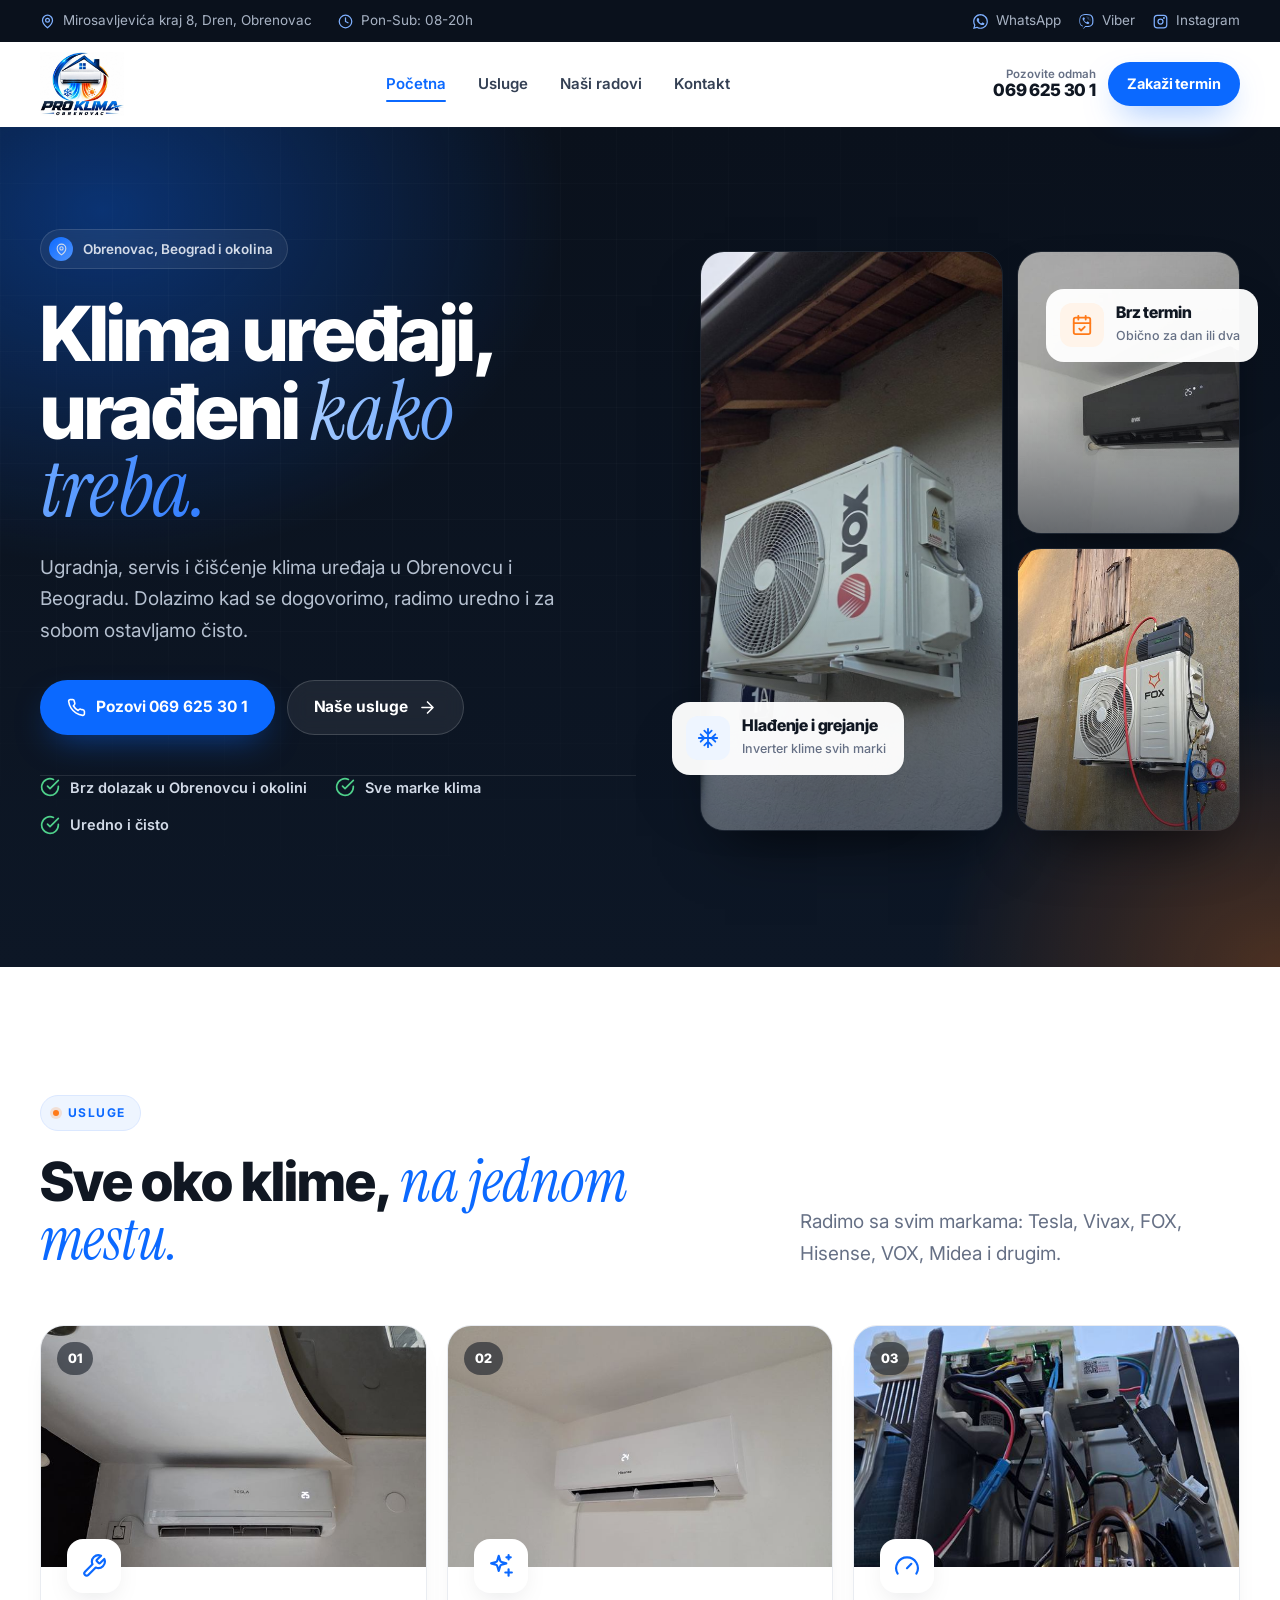
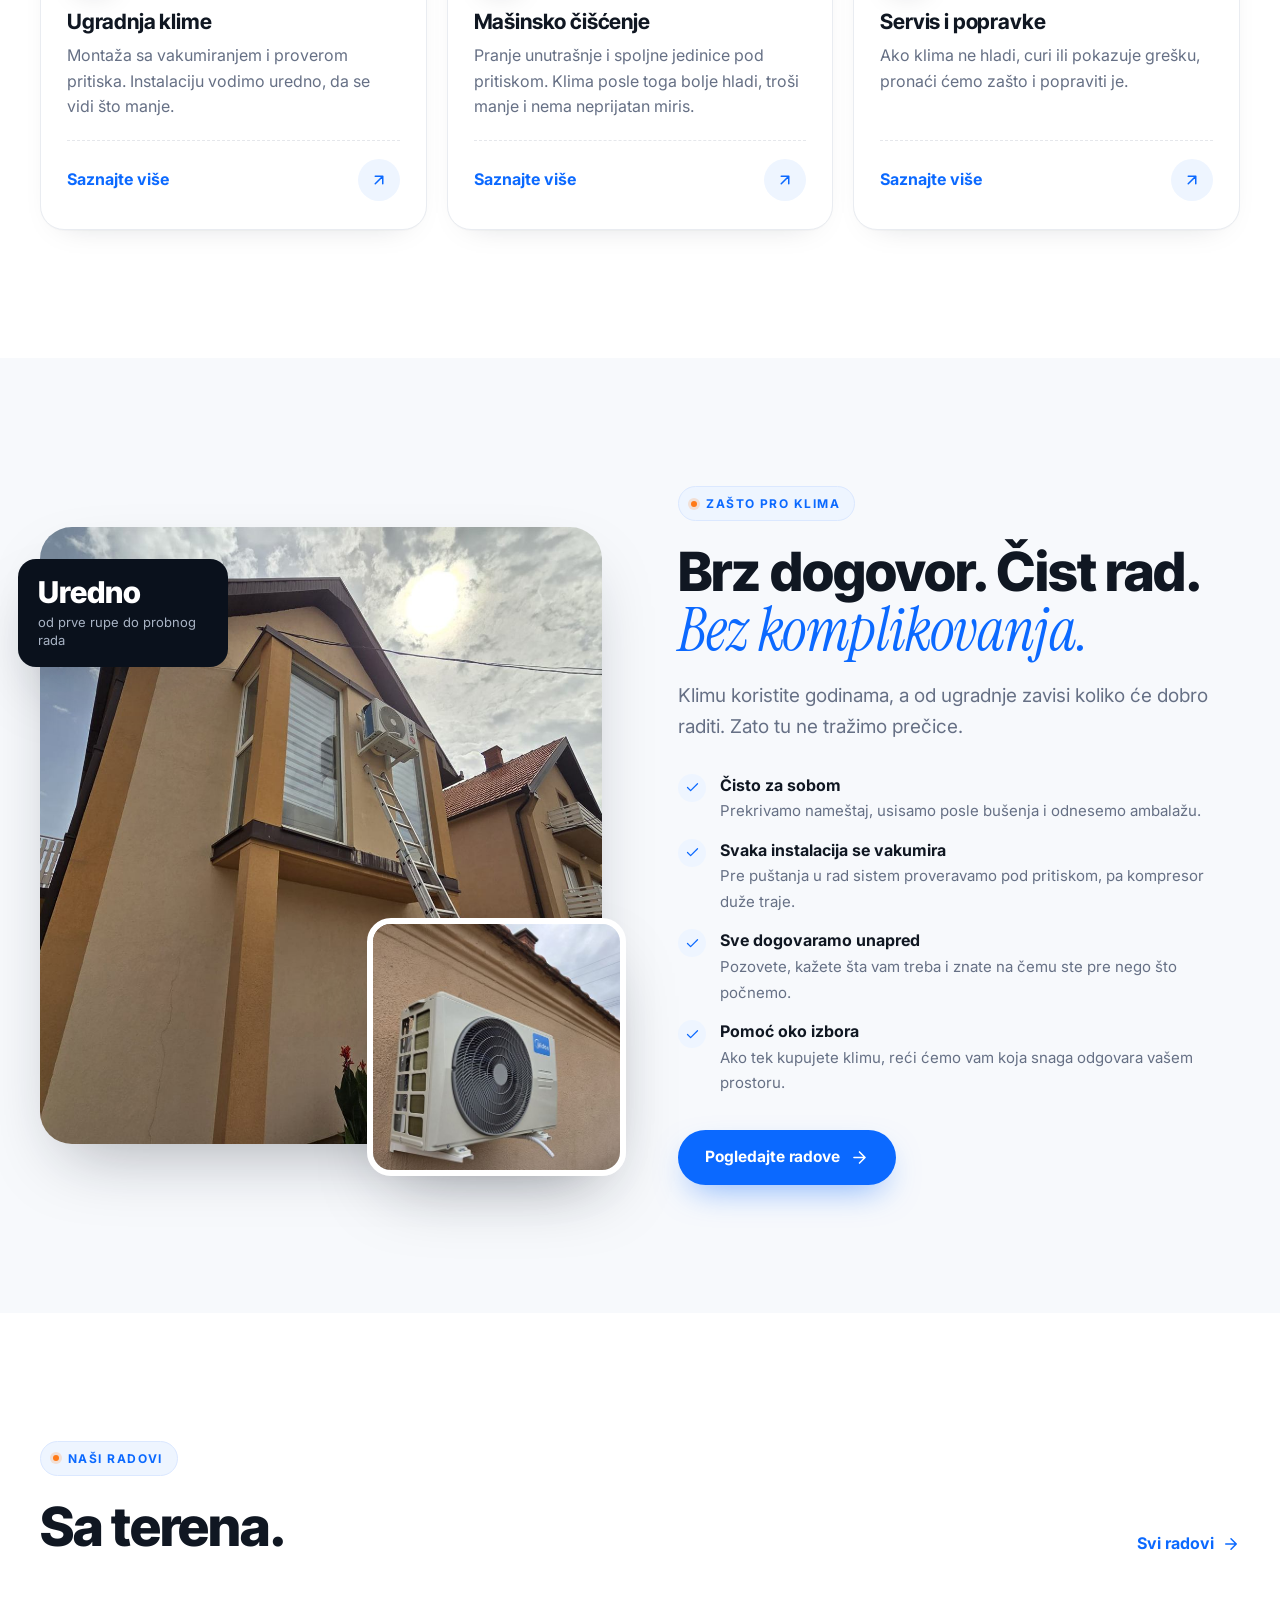
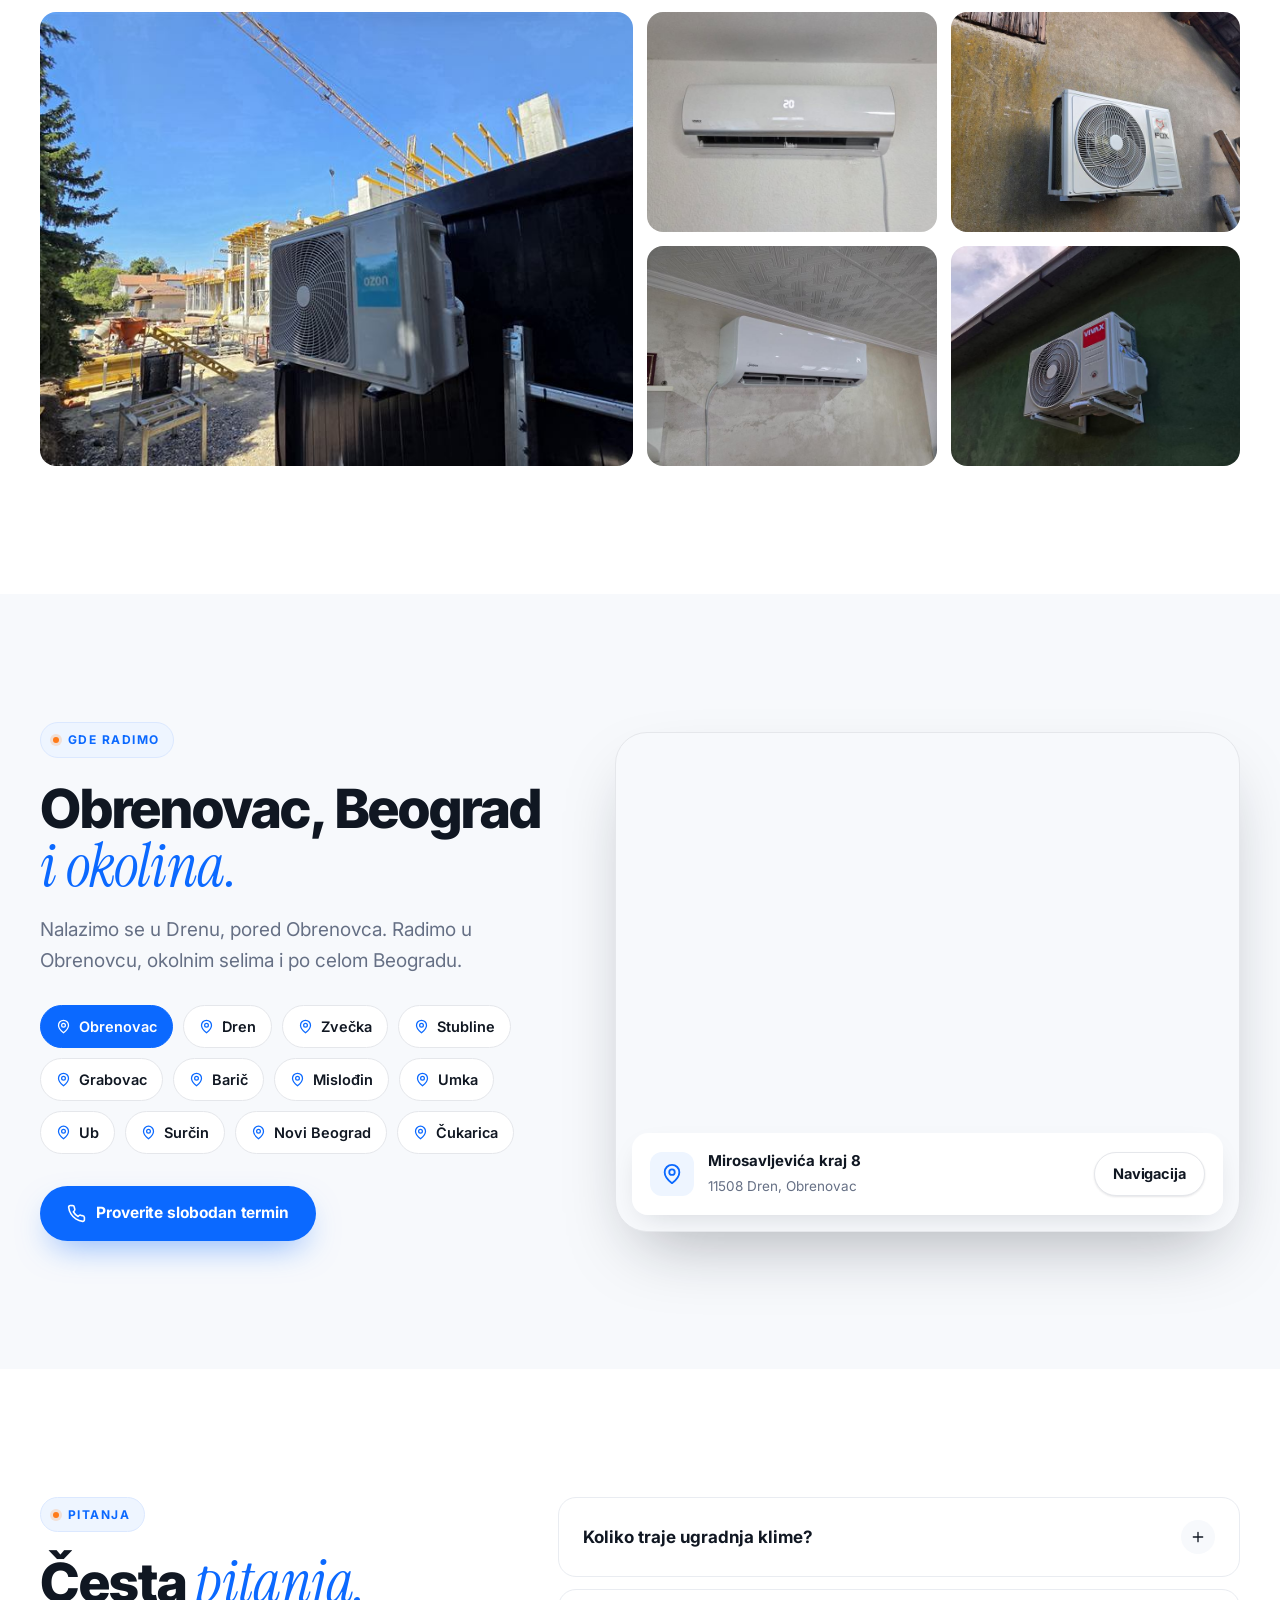
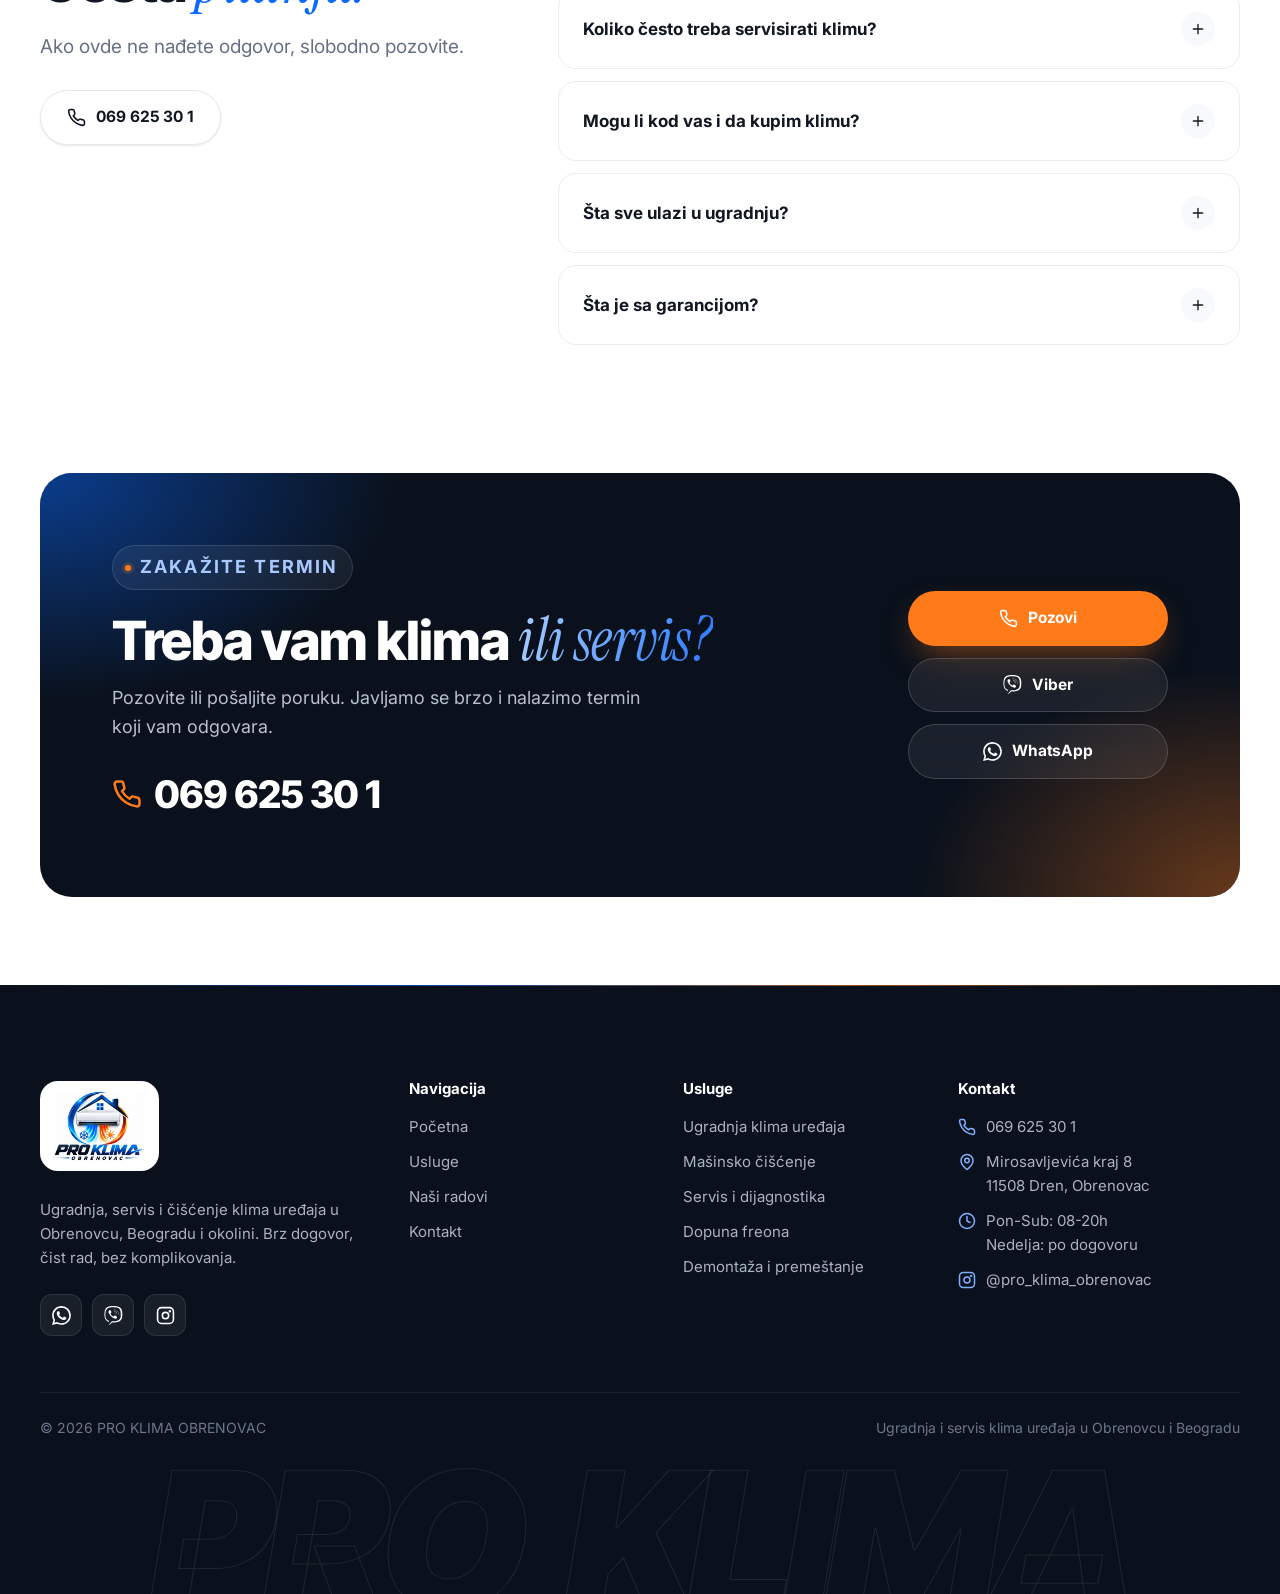
==== commit 3c2cdfdc: "Jednostavnija pocetna, logo bez imena" ====
--- a/index.html
+++ b/index.html
@@ -17,7 +17,7 @@
   <link rel="preconnect" href="https://fonts.googleapis.com">
   <link rel="preconnect" href="https://fonts.gstatic.com" crossorigin>
   <link href="https://fonts.googleapis.com/css2?family=Instrument+Serif:ital@0;1&family=Inter:wght@400;500;600;700;800&family=Inter+Tight:ital,wght@0,600;0,700;0,800;0,900;1,800;1,900&display=swap" rel="stylesheet">
-  <link rel="stylesheet" href="css/style.css?v=muut8vo8">
+  <link rel="stylesheet" href="css/style.css?v=muuuffli">
   <script>document.documentElement.classList.add("js")</script>
   <script type="application/ld+json">{"@context":"https://schema.org","@type":"HVACBusiness","name":"PRO KLIMA OBRENOVAC","telephone":"+38169625301","url":"https://proklimaobrenovac.com","image":"https://proklimaobrenovac.com/img/logo.jpg","address":{"@type":"PostalAddress","streetAddress":"Mirosavljevića kraj 8","addressLocality":"Dren","postalCode":"11508","addressRegion":"Beograd","addressCountry":"RS"},"areaServed":["Obrenovac","Beograd"],"sameAs":["https://instagram.com/pro_klima_obrenovac"],"openingHours":"Mo-Sa 08:00-20:00"}</script>
 </head>
@@ -40,7 +40,7 @@
 <header class="header" id="header">
   <div class="wrap">
     <a class="brand" href="index.html" aria-label="PRO KLIMA Obrenovac, početna">
-      <img src="img/logo.jpg" alt="PRO KLIMA Obrenovac logo" width="79" height="64">
+      <img src="img/logo.jpg" alt="PRO KLIMA Obrenovac logo" width="84" height="64">
     </a>
     <nav class="nav" aria-label="Glavna navigacija">
         <a href="index.html" aria-current="page">Početna</a>
@@ -105,26 +105,6 @@
   </div>
 </section>
 
-<section class="brands" aria-label="Marke sa kojima radimo">
-  <div class="wrap">
-    <p class="brands-label">Ugrađujemo i servisiramo sve marke</p>
-    <div class="marquee" style="--dur:36s">
-      <div class="marquee-track" data-dup>
-        <span class="brand-word sp">TESLA</span>
-        <span class="brand-word it">Vivax</span>
-        <span class="brand-word">Hisense</span>
-        <span class="brand-word sp">FOX</span>
-        <span class="brand-word it">VOX</span>
-        <span class="brand-word">Venting</span>
-        <span class="brand-word it">Midea</span>
-        <span class="brand-word">Gree</span>
-        <span class="brand-word sp">LG</span>
-        <span class="brand-word">Samsung</span>
-      </div>
-    </div>
-  </div>
-</section>
-
 <section class="section">
   <div class="wrap">
     <div class="section-head">
@@ -132,7 +112,7 @@
         <p class="eyebrow" data-reveal>Usluge</p>
         <h2 data-reveal style="--d:.08s">Sve oko klime, <span class="accent">na jednom mestu.</span></h2>
       </div>
-      <p class="lead" data-reveal style="--d:.16s">Bilo da kupujete prvu klimu ili vam stara slabo hladi, pozovite i dogovorićemo se.</p>
+      <p class="lead" data-reveal style="--d:.16s">Radimo sa svim markama: Tesla, Vivax, FOX, Hisense, VOX, Midea i drugim.</p>
     </div>
     <div class="svc-grid">
       <a class="svc-card" href="usluge.html#ugradnja" data-reveal>
@@ -171,12 +151,12 @@
     <div class="split-media" data-reveal>
       <div class="main"><img src="img/rad-21.jpg" alt="Ugradnja klime na fasadu porodične kuće" loading="lazy"></div>
       <div class="inset"><img src="img/rad-19-sm.jpg" alt="Spoljna jedinica Midea klime na nosaču" loading="lazy"></div>
-      <div class="stamp"><b>Lično</b><small>svaki posao Nebojša radi sam, bez posrednika</small></div>
+      <div class="stamp"><b>Uredno</b><small>od prve rupe do probnog rada</small></div>
     </div>
     <div>
       <p class="eyebrow" data-reveal>Zašto PRO KLIMA</p>
       <h2 data-reveal style="--d:.08s">Brz dogovor. Čist rad. <span class="accent">Bez komplikovanja.</span></h2>
-      <p class="lead" data-reveal style="--d:.16s">Iza PRO KLIME stoji Nebojša Đukanović iz Drena, koji svaki posao radi lično. Klimu koristite godinama, a od ugradnje zavisi koliko će dobro raditi, pa tu nema prečica.</p>
+      <p class="lead" data-reveal style="--d:.16s">Klimu koristite godinama, a od ugradnje zavisi koliko će dobro raditi. Zato tu ne tražimo prečice.</p>
       <ul class="checks clean" data-reveal style="--d:.24s">
         <li><span class="ck"><svg viewBox="0 0 24 24" fill="none" stroke="currentColor" stroke-width="2" stroke-linecap="round" stroke-linejoin="round" aria-hidden="true" stroke-width="3"><path d="M20 6 9 17l-5-5"/></svg></span><div><b>Čisto za sobom</b><span>Prekrivamo nameštaj, usisamo posle bušenja i odnesemo ambalažu.</span></div></li>
         <li><span class="ck"><svg viewBox="0 0 24 24" fill="none" stroke="currentColor" stroke-width="2" stroke-linecap="round" stroke-linejoin="round" aria-hidden="true" stroke-width="3"><path d="M20 6 9 17l-5-5"/></svg></span><div><b>Svaka instalacija se vakumira</b><span>Pre puštanja u rad sistem proveravamo pod pritiskom, pa kompresor duže traje.</span></div></li>
@@ -186,58 +166,6 @@
       <a class="btn btn-primary" href="radovi.html" data-reveal style="--d:.3s">Pogledajte radove <svg viewBox="0 0 24 24" fill="none" stroke="currentColor" stroke-width="2" stroke-linecap="round" stroke-linejoin="round" aria-hidden="true"><path d="M5 12h14M12 5l7 7-7 7"/></svg></a>
     </div>
   </div>
-</section>
-
-<section class="band" aria-label="Naš pristup">
-  <img src="img/rad-13.jpg" alt="" loading="lazy">
-  <div class="wrap">
-    <div>
-      <p class="eyebrow" data-reveal>Naš pristup</p>
-      <blockquote data-reveal style="--d:.08s">Svaku klimu ugrađujemo kao da je <span class="accent">u našoj kući.</span></blockquote>
-    </div>
-    <div class="facts" data-reveal style="--d:.16s">
-      <div class="fact"><b>Sve marke</b><span>Tesla, Vivax, FOX, Hisense, VOX, Midea</span></div>
-      <div class="fact"><b>Kuće i stanovi</b><span>Novogradnja, renoviranje, poslovni prostor</span></div>
-      <div class="fact"><b>Iz Drena</b><span>Blizu smo, pa stižemo brzo</span></div>
-    </div>
-  </div>
-</section>
-
-<section class="section dark on-dark">
-  <div class="wrap">
-    <div class="section-head">
-      <div>
-        <p class="eyebrow" data-reveal>Kako radimo</p>
-        <h2 data-reveal style="--d:.08s">Od poziva do <span class="accent">rashlađene sobe.</span></h2>
-      </div>
-      <p class="lead" data-reveal style="--d:.16s">Bez čekanja i komplikovanja. Vi samo izaberete termin.</p>
-    </div>
-    <div class="steps">
-      <div class="step" data-reveal><div class="n"><span>01</span><i><svg viewBox="0 0 24 24" fill="none" stroke="currentColor" stroke-width="2" stroke-linecap="round" stroke-linejoin="round" aria-hidden="true"><path d="M22 16.9v3a2 2 0 0 1-2.2 2 19.8 19.8 0 0 1-8.6-3.1 19.5 19.5 0 0 1-6-6A19.8 19.8 0 0 1 2.1 4.2 2 2 0 0 1 4.1 2h3a2 2 0 0 1 2 1.7c.1.9.4 1.8.7 2.7a2 2 0 0 1-.5 2.1L8 9.8a16 16 0 0 0 6 6l1.3-1.3a2 2 0 0 1 2.1-.4c.9.3 1.8.6 2.7.7a2 2 0 0 1 1.7 2z"/></svg></i></div><h3>Javite se</h3><p>Pozovite ili pošaljite poruku na Viber ili WhatsApp i recite šta vam treba.</p></div>
-      <div class="step" data-reveal style="--d:.08s"><div class="n"><span>02</span><i><svg viewBox="0 0 24 24" fill="none" stroke="currentColor" stroke-width="2" stroke-linecap="round" stroke-linejoin="round" aria-hidden="true"><path d="M4 2v20l2-1 2 1 2-1 2 1 2-1 2 1 2-1 2 1V2l-2 1-2-1-2 1-2-1-2 1-2-1-2 1z"/><path d="M16 8h-6a2 2 0 1 0 0 4h4a2 2 0 1 1 0 4H8M12 17.5v-11"/></svg></i></div><h3>Dogovorimo se</h3><p>Kažete šta vam treba i dogovorimo termin. Ako treba, dođemo prvo da pogledamo.</p></div>
-      <div class="step" data-reveal style="--d:.16s"><div class="n"><span>03</span><i><svg viewBox="0 0 24 24" fill="none" stroke="currentColor" stroke-width="2" stroke-linecap="round" stroke-linejoin="round" aria-hidden="true"><path d="M14.7 6.3a1 1 0 0 0 0 1.4l1.6 1.6a1 1 0 0 0 1.4 0l3.8-3.8a6 6 0 0 1-7.9 7.9l-6.9 6.9a2.1 2.1 0 0 1-3-3l6.9-6.9a6 6 0 0 1 7.9-7.9l-3.8 3.8z"/></svg></i></div><h3>Ugradnja</h3><p>Dolazimo u dogovoreno vreme. Jedna klima se obično ugradi za dva do tri sata.</p></div>
-      <div class="step" data-reveal style="--d:.24s"><div class="n"><span>04</span><i><svg viewBox="0 0 24 24" fill="none" stroke="currentColor" stroke-width="2" stroke-linecap="round" stroke-linejoin="round" aria-hidden="true"><path d="M2 12h20M12 2v20M20 16l-4-4 4-4M4 8l4 4-4 4M16 4l-4 4-4-4M8 20l4-4 4 4"/></svg></i></div><h3>Probni rad</h3><p>Proverimo da sve radi kako treba i pokažemo vam kako da koristite klimu.</p></div>
-    </div>
-  </div>
-</section>
-
-<section class="section alt reviews">
-  <div class="wrap">
-    <div class="section-head center">
-      <p class="eyebrow" data-reveal>Utisci klijenata</p>
-      <h2 data-reveal style="--d:.08s">Šta kažu ljudi <span class="accent">za koje smo radili.</span></h2>
-      <div data-reveal style="--d:.16s">
-        <div class="rating-summary">
-          <span class="g"><svg viewBox="0 0 24 24" aria-hidden="true"><path fill="#4285F4" d="M23.5 12.3c0-.8-.1-1.6-.2-2.3H12v4.4h6.5a5.5 5.5 0 0 1-2.4 3.6v3h3.9c2.2-2.1 3.5-5.1 3.5-8.7z"/><path fill="#34A853" d="M12 24c3.2 0 6-1.1 8-2.9l-3.9-3c-1.1.7-2.5 1.2-4.1 1.2-3.1 0-5.8-2.1-6.7-5H1.3v3.1A12 12 0 0 0 12 24z"/><path fill="#FBBC05" d="M5.3 14.3a7.2 7.2 0 0 1 0-4.6V6.6H1.3a12 12 0 0 0 0 10.8z"/><path fill="#EA4335" d="M12 4.8c1.8 0 3.3.6 4.6 1.8l3.4-3.4A12 12 0 0 0 1.3 6.6l4 3.1c.9-2.8 3.6-4.9 6.7-4.9z"/></svg></span>
-          <b data-rating>5.0</b>
-          <span class="stars"><svg viewBox="0 0 24 24" fill="currentColor" aria-hidden="true"><path d="M12 2.5l2.9 6.1 6.6.8-4.9 4.6 1.3 6.6L12 17.3l-5.9 3.3 1.3-6.6-4.9-4.6 6.6-.8z"/></svg><svg viewBox="0 0 24 24" fill="currentColor" aria-hidden="true"><path d="M12 2.5l2.9 6.1 6.6.8-4.9 4.6 1.3 6.6L12 17.3l-5.9 3.3 1.3-6.6-4.9-4.6 6.6-.8z"/></svg><svg viewBox="0 0 24 24" fill="currentColor" aria-hidden="true"><path d="M12 2.5l2.9 6.1 6.6.8-4.9 4.6 1.3 6.6L12 17.3l-5.9 3.3 1.3-6.6-4.9-4.6 6.6-.8z"/></svg><svg viewBox="0 0 24 24" fill="currentColor" aria-hidden="true"><path d="M12 2.5l2.9 6.1 6.6.8-4.9 4.6 1.3 6.6L12 17.3l-5.9 3.3 1.3-6.6-4.9-4.6 6.6-.8z"/></svg><svg viewBox="0 0 24 24" fill="currentColor" aria-hidden="true"><path d="M12 2.5l2.9 6.1 6.6.8-4.9 4.6 1.3 6.6L12 17.3l-5.9 3.3 1.3-6.6-4.9-4.6 6.6-.8z"/></svg></span>
-          <small>Google recenzije</small>
-        </div>
-        <p class="review-note">Primer prikaza. Ovde će stajati vaše prave recenzije sa Google-a.</p>
-      </div>
-    </div>
-  </div>
-  <div class="review-rows" data-reviews></div>
 </section>
 
 <section class="section">
@@ -385,7 +313,7 @@
   <a href="https://wa.me/38169625301" target="_blank" rel="noopener"><svg viewBox="0 0 24 24" fill="currentColor" aria-hidden="true"><path d="M17.5 14.4c-.3-.1-1.8-.9-2-1-.3-.1-.5-.1-.7.2-.2.3-.8 1-.9 1.2-.2.2-.3.2-.6.1-.3-.1-1.3-.5-2.4-1.5-.9-.8-1.5-1.8-1.7-2.1-.2-.3 0-.5.1-.6l.4-.5c.2-.2.2-.3.3-.5.1-.2 0-.4 0-.5l-.9-2.2c-.2-.6-.5-.5-.7-.5h-.6c-.2 0-.5.1-.8.4-.3.3-1 1-1 2.5s1.1 2.9 1.2 3.1c.1.2 2.1 3.2 5.1 4.5.7.3 1.3.5 1.7.6.7.2 1.4.2 1.9.1.6-.1 1.8-.7 2-1.5.2-.7.2-1.3.2-1.5-.1-.1-.3-.2-.6-.3zM12 21.8c-1.8 0-3.5-.5-5-1.4l-.4-.2-3.7 1 1-3.6-.2-.4a9.8 9.8 0 0 1-1.5-5.2C2.2 6.6 6.6 2.2 12 2.2c2.6 0 5.1 1 6.9 2.9a9.7 9.7 0 0 1 2.9 6.9c0 5.4-4.4 9.8-9.8 9.8zm8.4-18.2A11.8 11.8 0 0 0 12 .1C5.5.1.2 5.4.2 11.9c0 2.1.5 4.1 1.6 5.9L.1 24l6.3-1.7a11.8 11.8 0 0 0 5.6 1.4c6.5 0 11.8-5.3 11.8-11.8 0-3.2-1.2-6.1-3.4-8.3z"/></svg> WA</a>
 </div>
 
-<script src="js/recenzije.js?v=muut8vo8" defer></script>
-<script src="js/main.js?v=muut8vo8" defer></script>
+<script src="js/recenzije.js?v=muuuffli" defer></script>
+<script src="js/main.js?v=muuuffli" defer></script>
 </body>
 </html>
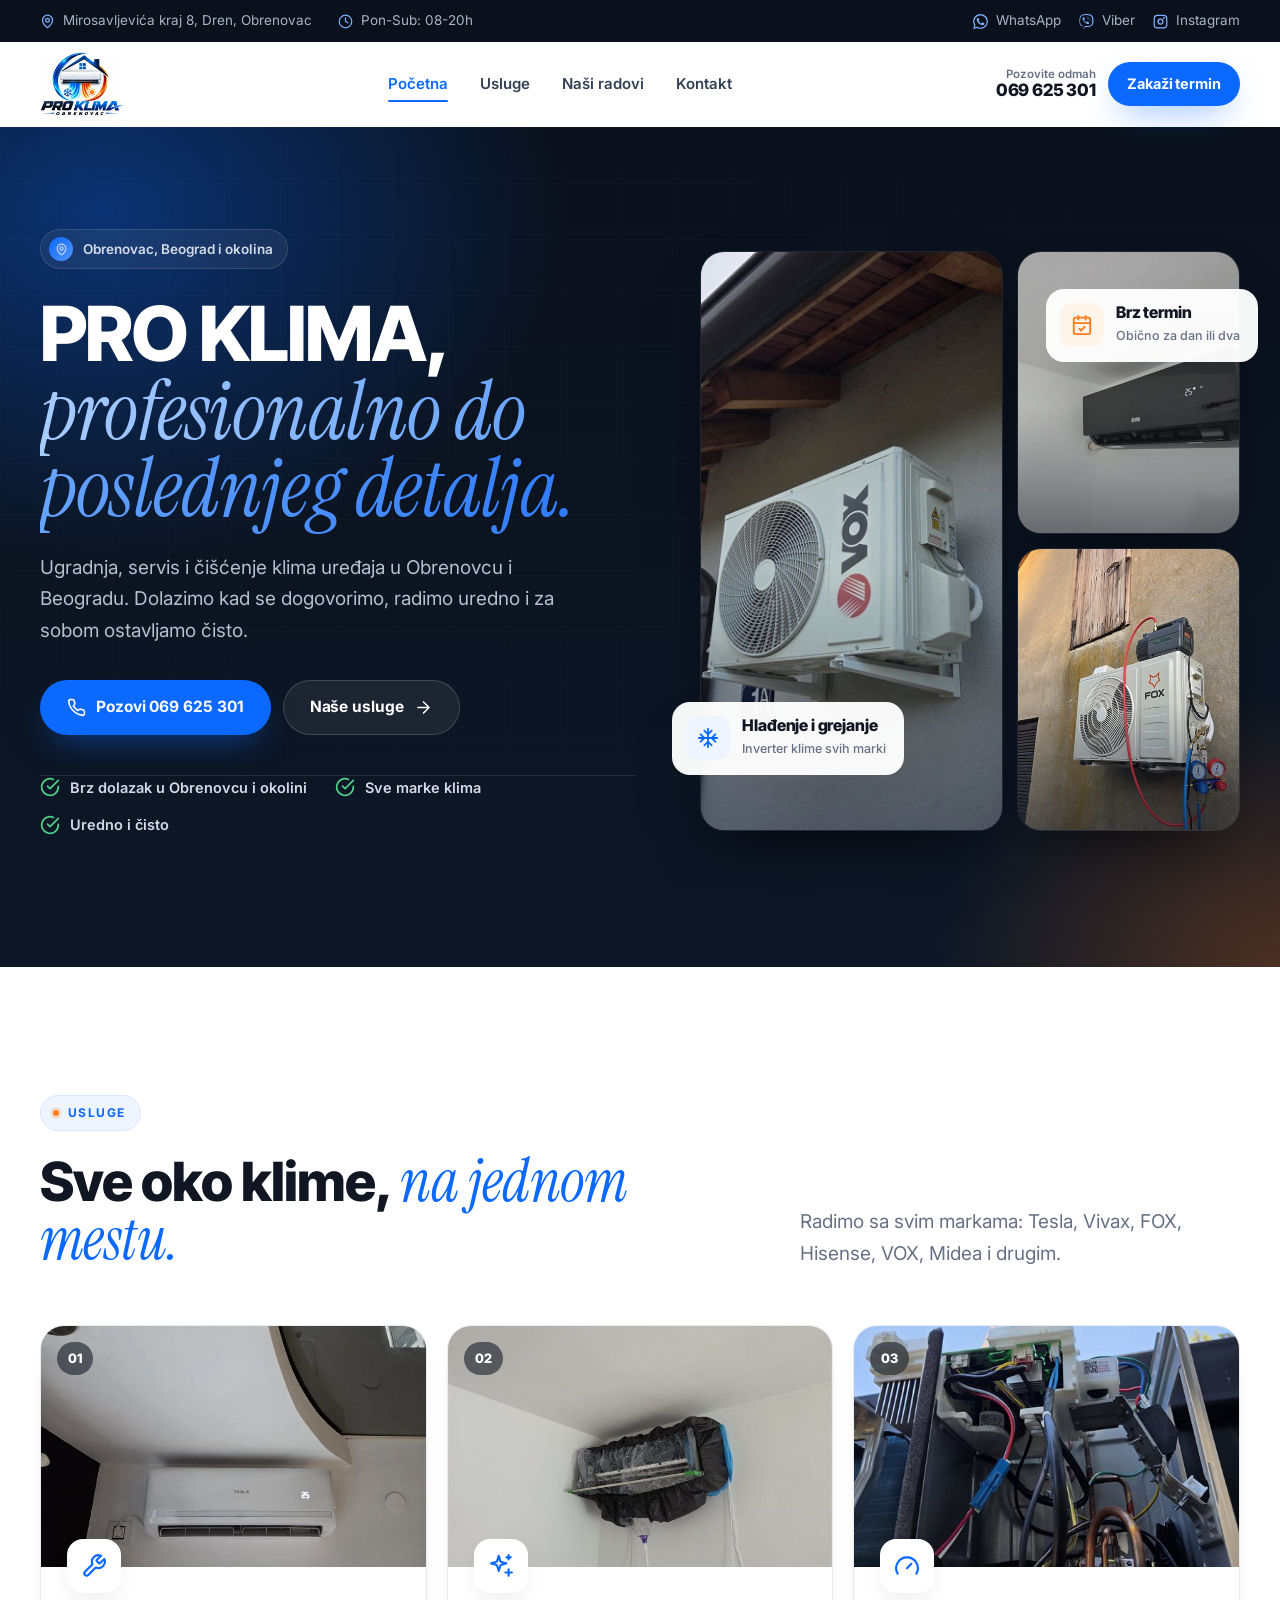
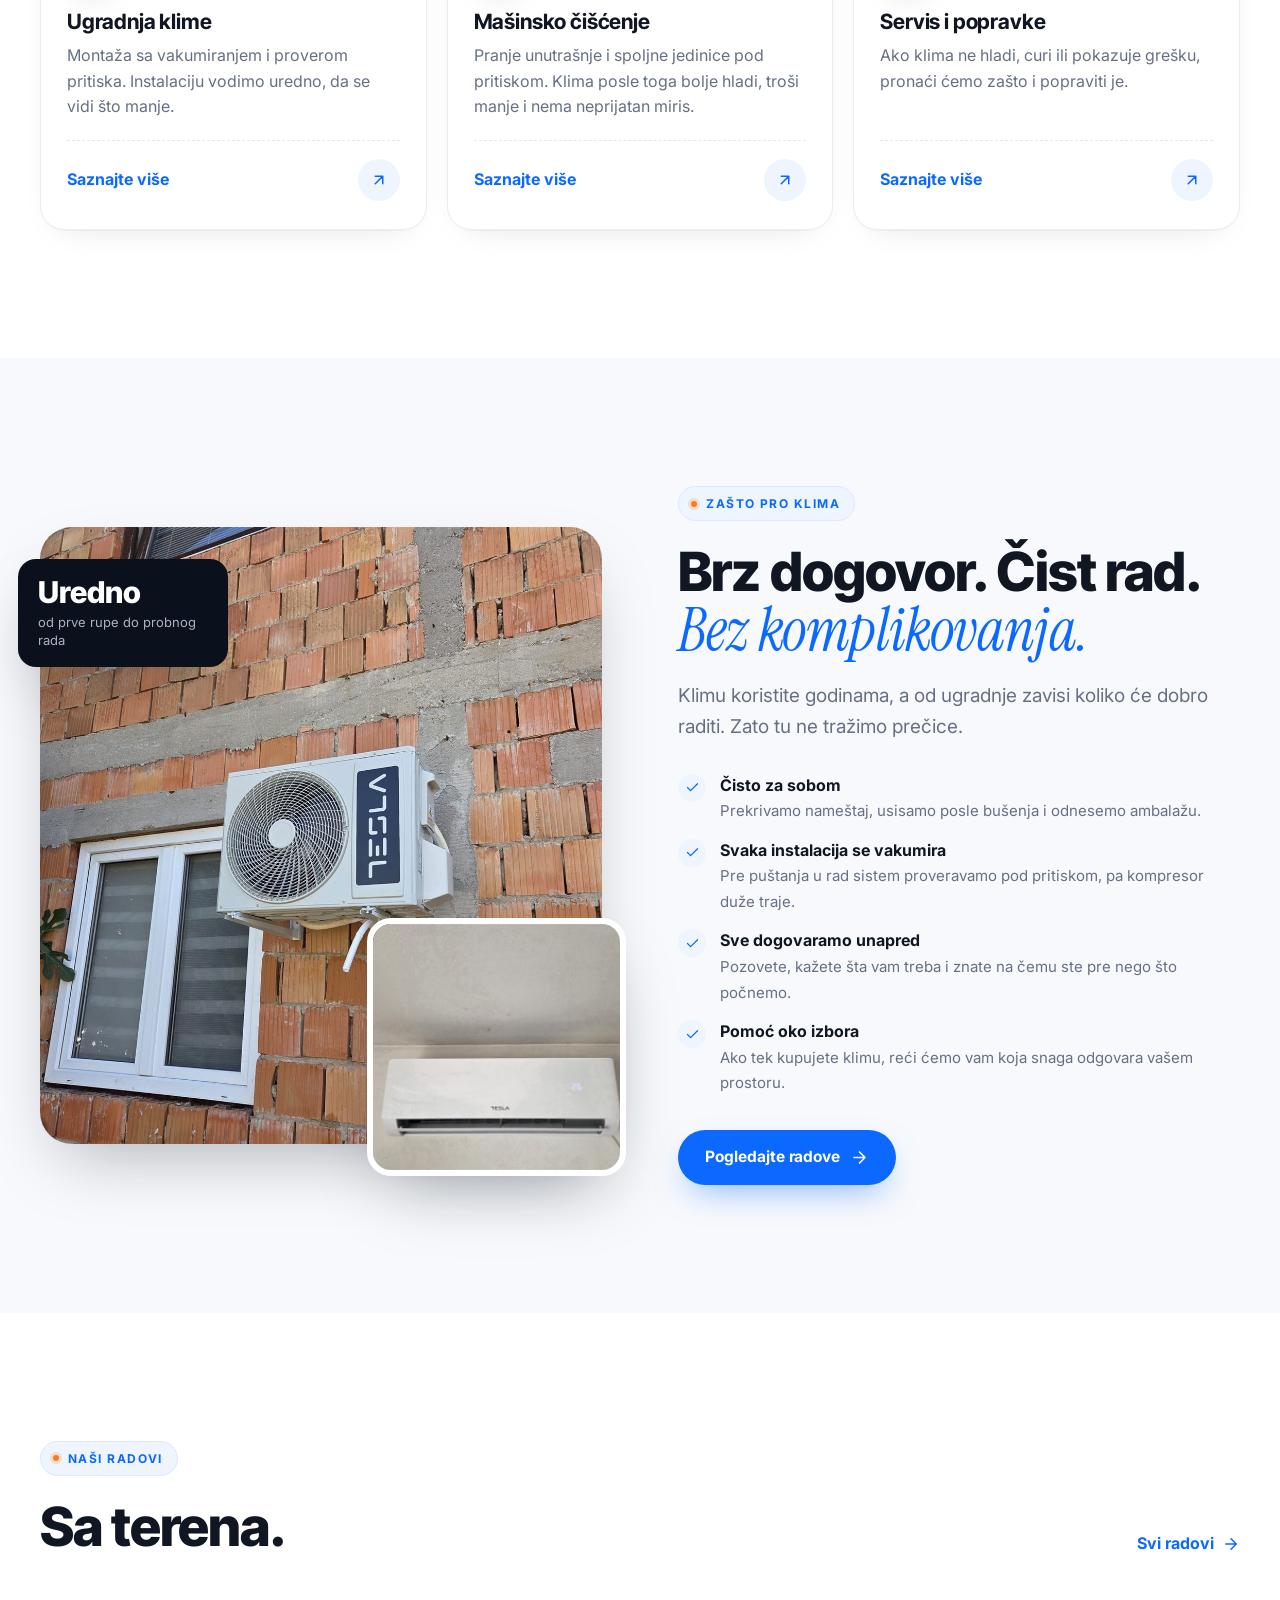
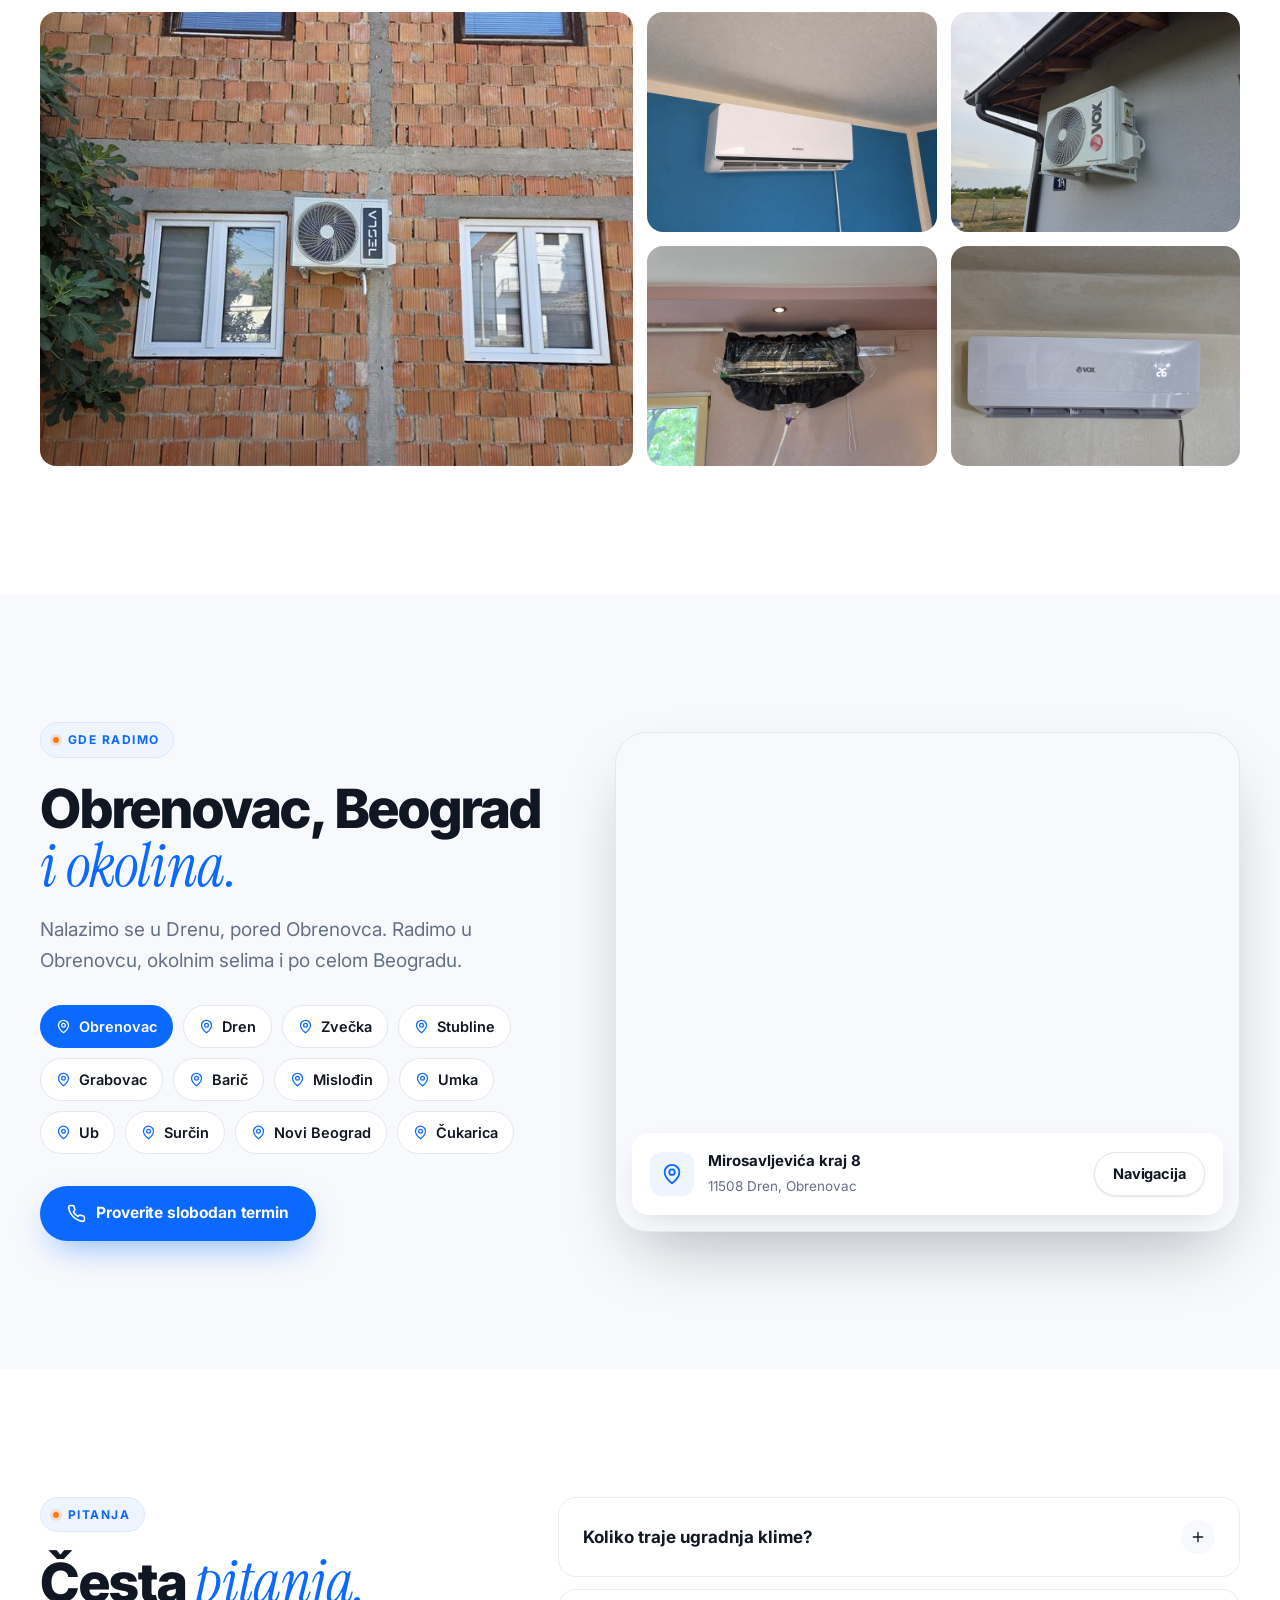
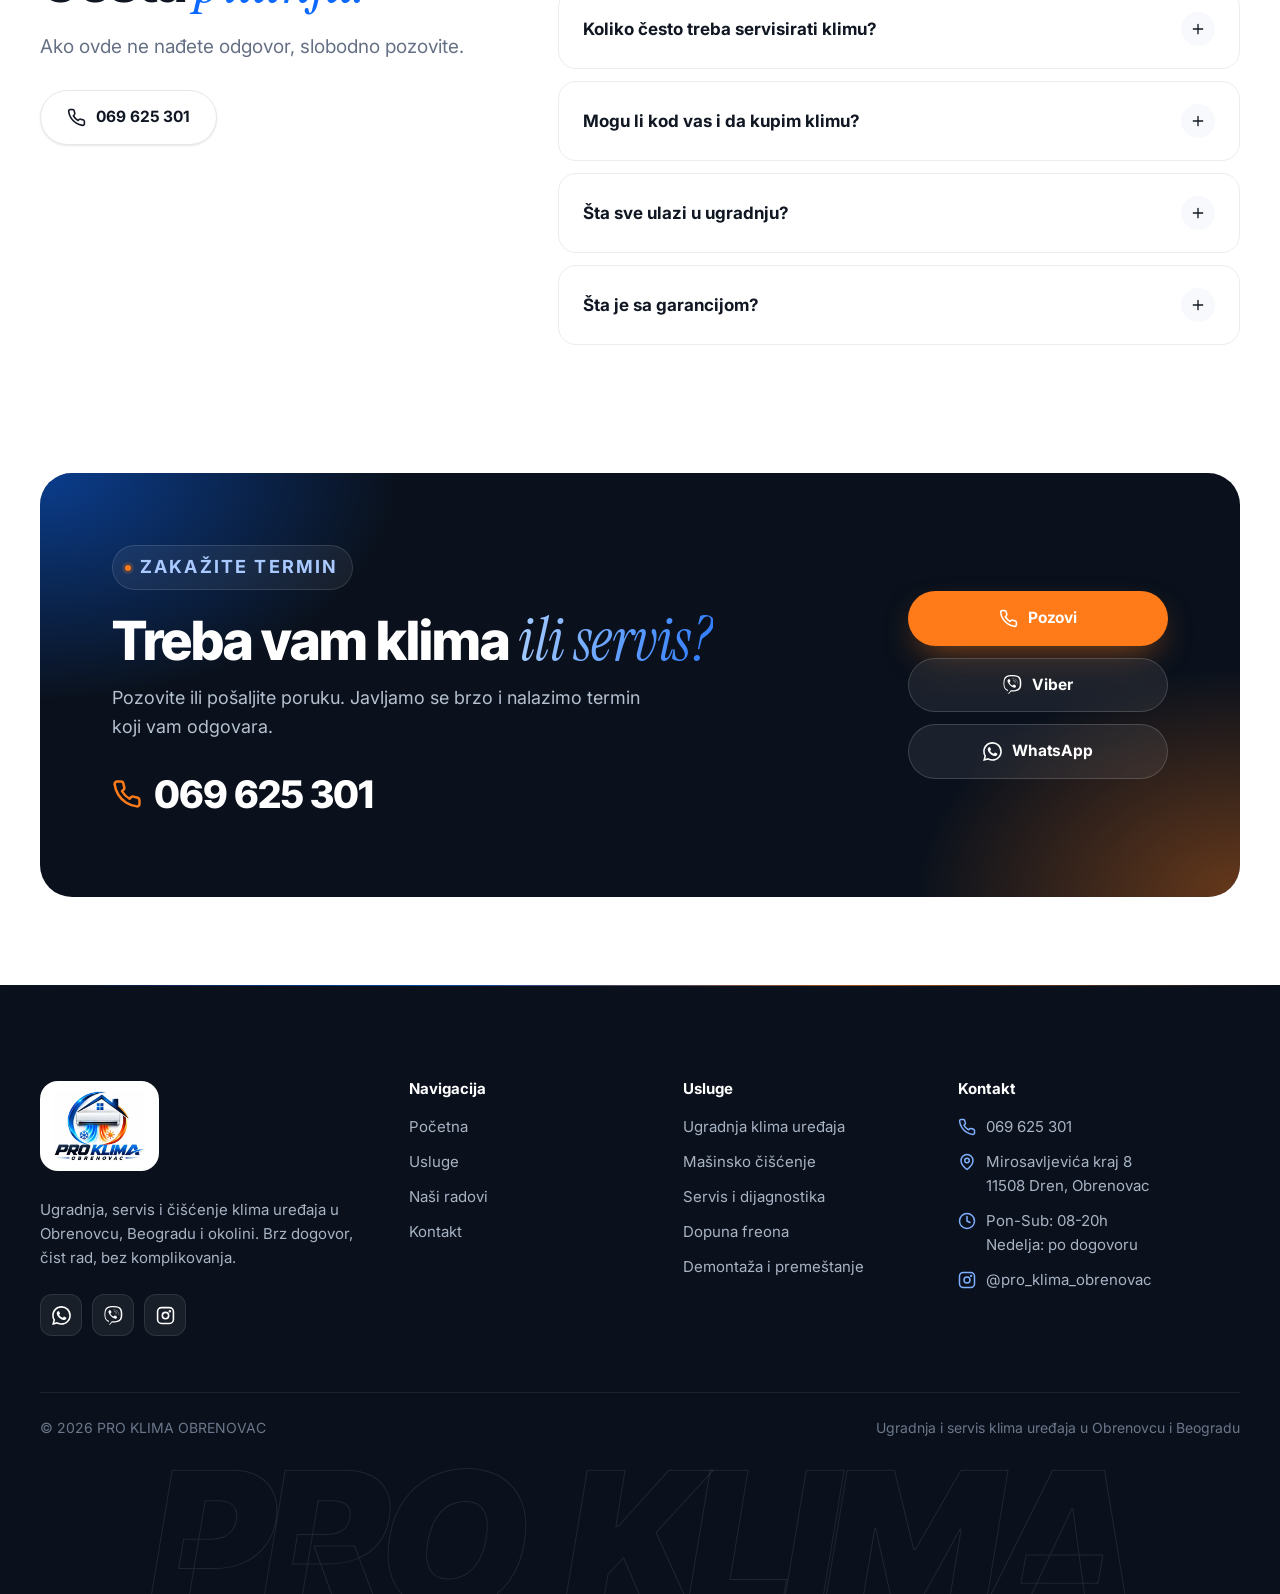
==== commit cb658ba2: "Nove slike, novi naslov, broj telefona" ====
--- a/index.html
+++ b/index.html
@@ -4,20 +4,20 @@
   <meta charset="utf-8">
   <meta name="viewport" content="width=device-width, initial-scale=1">
   <title>PRO KLIMA Obrenovac | Ugradnja, servis i čišćenje klima uređaja</title>
-  <meta name="description" content="Ugradnja, servis i mašinsko čišćenje klima uređaja u Obrenovcu, Beogradu i okolini. Pozovite 069 625 30 1.">
+  <meta name="description" content="Ugradnja, servis i mašinsko čišćenje klima uređaja u Obrenovcu, Beogradu i okolini. Pozovite 069 625 301.">
   <meta name="theme-color" content="#0a111c">
   <meta name="robots" content="noindex">
   <link rel="canonical" href="https://proklimaobrenovac.com/">
   <meta property="og:type" content="website">
   <meta property="og:locale" content="sr_RS">
   <meta property="og:title" content="PRO KLIMA Obrenovac | Ugradnja, servis i čišćenje klima uređaja">
-  <meta property="og:description" content="Ugradnja, servis i mašinsko čišćenje klima uređaja u Obrenovcu, Beogradu i okolini. Pozovite 069 625 30 1.">
+  <meta property="og:description" content="Ugradnja, servis i mašinsko čišćenje klima uređaja u Obrenovcu, Beogradu i okolini. Pozovite 069 625 301.">
   <meta property="og:image" content="https://proklimaobrenovac.com/img/rad-17.jpg">
   <link rel="icon" href="img/logo.jpg">
   <link rel="preconnect" href="https://fonts.googleapis.com">
   <link rel="preconnect" href="https://fonts.gstatic.com" crossorigin>
   <link href="https://fonts.googleapis.com/css2?family=Instrument+Serif:ital@0;1&family=Inter:wght@400;500;600;700;800&family=Inter+Tight:ital,wght@0,600;0,700;0,800;0,900;1,800;1,900&display=swap" rel="stylesheet">
-  <link rel="stylesheet" href="css/style.css?v=muuuffli">
+  <link rel="stylesheet" href="css/style.css?v=muwipxhk">
   <script>document.documentElement.classList.add("js")</script>
   <script type="application/ld+json">{"@context":"https://schema.org","@type":"HVACBusiness","name":"PRO KLIMA OBRENOVAC","telephone":"+38169625301","url":"https://proklimaobrenovac.com","image":"https://proklimaobrenovac.com/img/logo.jpg","address":{"@type":"PostalAddress","streetAddress":"Mirosavljevića kraj 8","addressLocality":"Dren","postalCode":"11508","addressRegion":"Beograd","addressCountry":"RS"},"areaServed":["Obrenovac","Beograd"],"sameAs":["https://instagram.com/pro_klima_obrenovac"],"openingHours":"Mo-Sa 08:00-20:00"}</script>
 </head>
@@ -49,7 +49,7 @@
         <a href="kontakt.html">Kontakt</a>
     </nav>
     <div class="header-cta">
-      <a class="header-phone" href="tel:+38169625301"><small>Pozovite odmah</small><b>069 625 30 1</b></a>
+      <a class="header-phone" href="tel:+38169625301"><small>Pozovite odmah</small><b>069 625 301</b></a>
       <a class="btn btn-primary btn-sm" href="kontakt.html">Zakaži termin</a>
       <button class="burger" type="button" aria-label="Otvori meni" aria-expanded="false" aria-controls="drawer"><span></span></button>
     </div>
@@ -70,7 +70,7 @@
         <a href="kontakt.html">Kontakt<svg viewBox="0 0 24 24" fill="none" stroke="currentColor" stroke-width="2" stroke-linecap="round" stroke-linejoin="round" aria-hidden="true"><path d="m9 18 6-6-6-6"/></svg></a>
     </nav>
     <div class="drawer-actions">
-      <a class="btn btn-primary" href="tel:+38169625301"><svg viewBox="0 0 24 24" fill="none" stroke="currentColor" stroke-width="2" stroke-linecap="round" stroke-linejoin="round" aria-hidden="true"><path d="M22 16.9v3a2 2 0 0 1-2.2 2 19.8 19.8 0 0 1-8.6-3.1 19.5 19.5 0 0 1-6-6A19.8 19.8 0 0 1 2.1 4.2 2 2 0 0 1 4.1 2h3a2 2 0 0 1 2 1.7c.1.9.4 1.8.7 2.7a2 2 0 0 1-.5 2.1L8 9.8a16 16 0 0 0 6 6l1.3-1.3a2 2 0 0 1 2.1-.4c.9.3 1.8.6 2.7.7a2 2 0 0 1 1.7 2z"/></svg> 069 625 30 1</a>
+      <a class="btn btn-primary" href="tel:+38169625301"><svg viewBox="0 0 24 24" fill="none" stroke="currentColor" stroke-width="2" stroke-linecap="round" stroke-linejoin="round" aria-hidden="true"><path d="M22 16.9v3a2 2 0 0 1-2.2 2 19.8 19.8 0 0 1-8.6-3.1 19.5 19.5 0 0 1-6-6A19.8 19.8 0 0 1 2.1 4.2 2 2 0 0 1 4.1 2h3a2 2 0 0 1 2 1.7c.1.9.4 1.8.7 2.7a2 2 0 0 1-.5 2.1L8 9.8a16 16 0 0 0 6 6l1.3-1.3a2 2 0 0 1 2.1-.4c.9.3 1.8.6 2.7.7a2 2 0 0 1 1.7 2z"/></svg> 069 625 301</a>
       <a class="btn btn-ghost" href="https://wa.me/38169625301" target="_blank" rel="noopener"><svg viewBox="0 0 24 24" fill="currentColor" aria-hidden="true"><path d="M17.5 14.4c-.3-.1-1.8-.9-2-1-.3-.1-.5-.1-.7.2-.2.3-.8 1-.9 1.2-.2.2-.3.2-.6.1-.3-.1-1.3-.5-2.4-1.5-.9-.8-1.5-1.8-1.7-2.1-.2-.3 0-.5.1-.6l.4-.5c.2-.2.2-.3.3-.5.1-.2 0-.4 0-.5l-.9-2.2c-.2-.6-.5-.5-.7-.5h-.6c-.2 0-.5.1-.8.4-.3.3-1 1-1 2.5s1.1 2.9 1.2 3.1c.1.2 2.1 3.2 5.1 4.5.7.3 1.3.5 1.7.6.7.2 1.4.2 1.9.1.6-.1 1.8-.7 2-1.5.2-.7.2-1.3.2-1.5-.1-.1-.3-.2-.6-.3zM12 21.8c-1.8 0-3.5-.5-5-1.4l-.4-.2-3.7 1 1-3.6-.2-.4a9.8 9.8 0 0 1-1.5-5.2C2.2 6.6 6.6 2.2 12 2.2c2.6 0 5.1 1 6.9 2.9a9.7 9.7 0 0 1 2.9 6.9c0 5.4-4.4 9.8-9.8 9.8zm8.4-18.2A11.8 11.8 0 0 0 12 .1C5.5.1.2 5.4.2 11.9c0 2.1.5 4.1 1.6 5.9L.1 24l6.3-1.7a11.8 11.8 0 0 0 5.6 1.4c6.5 0 11.8-5.3 11.8-11.8 0-3.2-1.2-6.1-3.4-8.3z"/></svg> WhatsApp</a>
       <a class="btn btn-ghost" href="viber://chat?number=%2B38169625301"><svg viewBox="0 0 24 24" fill="currentColor" aria-hidden="true"><path d="M11.4 0C9.5 0 5.3.2 3 2.3 1.3 4 .7 6.5.6 9.6c-.1 3.1-.1 8.9 5.5 10.5v2.4s0 1 .6 1.2c.8.2 1.2-.5 2-1.3l1.4-1.6c3.8.3 6.8-.4 7.1-.5.8-.3 5.1-.8 5.8-6.6.7-6-.4-9.8-2.4-11.5C19.9 1.7 17.6 0 12.3 0h-.9zm.1 1.7h.8c4.5 0 6.4 1.4 6.9 1.9 1.6 1.4 2.4 4.7 1.9 9.8-.6 4.9-4.2 5.2-4.9 5.4-.3.1-2.9.7-6.2.5 0 0-2.4 2.9-3.2 3.7-.1.1-.3.2-.4.1-.2 0-.2-.3-.2-.5v-4C1.4 17.3 1.7 12.4 1.8 9.8c.1-2.6.6-4.7 2-6.1 1.9-1.7 5.3-2 7.7-2zm.5 2.6c-.2 0-.2.3 0 .3 1.9 0 3.5.6 4.8 1.9 1.3 1.3 2 3 2 5.2 0 .2.3.2.3 0 0-2.3-.7-4.1-2.1-5.5-1.4-1.3-3.1-2-5-1.9zm-4.1.9c-.3 0-.6.1-.9.3-.6.5-1.1 1-1.3 1.6-.2.6 0 1.2.3 1.7.9 1.9 2.2 3.6 3.9 5 .8.7 1.7 1.3 2.7 1.8.8.4 1.5.7 2.2.5.6-.2 1.1-.7 1.5-1.3.3-.4.3-.9-.1-1.2-.6-.6-1.3-1.1-2-1.5-.5-.3-1 0-1.2.3l-.5.6c-.2.3-.6.2-.6.2-2.9-.8-3.7-3.7-3.7-3.7s0-.4.3-.6l.6-.5c.3-.2.5-.7.2-1.2-.4-.7-.9-1.4-1.5-2-.2-.1-.4-.2-.6-.2zm4.5.8c-.2 0-.2.3 0 .3 1.2.1 2.1.5 2.8 1.2.7.7 1 1.7 1 3 0 .2.3.2.3 0 0-1.4-.4-2.5-1.1-3.2-.8-.8-1.8-1.2-3-1.3zm.4 1.4c-.2 0-.2.3 0 .3 1.2.1 1.7.6 1.8 1.8 0 .2.3.2.3 0-.1-1.4-.8-2.1-2.1-2.1z"/></svg> Viber</a>
     </div>
@@ -82,10 +82,10 @@
   <div class="wrap">
     <div>
       <div class="hero-badge" data-reveal><i><svg viewBox="0 0 24 24" fill="none" stroke="currentColor" stroke-width="2" stroke-linecap="round" stroke-linejoin="round" aria-hidden="true"><path d="M20 10c0 6-8 12-8 12s-8-6-8-12a8 8 0 0 1 16 0z"/><circle cx="12" cy="10" r="3"/></svg></i> Obrenovac, Beograd i okolina</div>
-      <h1 data-reveal style="--d:.08s">Klima uređaji,<br>urađeni <span class="accent">kako treba.</span></h1>
+      <h1 data-reveal style="--d:.08s">PRO KLIMA,<br><span class="accent">profesionalno do poslednjeg detalja.</span></h1>
       <p class="lead" data-reveal style="--d:.16s">Ugradnja, servis i čišćenje klima uređaja u Obrenovcu i Beogradu. Dolazimo kad se dogovorimo, radimo uredno i za sobom ostavljamo čisto.</p>
       <div class="hero-actions" data-reveal style="--d:.24s">
-        <a class="btn btn-primary" href="tel:+38169625301"><svg viewBox="0 0 24 24" fill="none" stroke="currentColor" stroke-width="2" stroke-linecap="round" stroke-linejoin="round" aria-hidden="true"><path d="M22 16.9v3a2 2 0 0 1-2.2 2 19.8 19.8 0 0 1-8.6-3.1 19.5 19.5 0 0 1-6-6A19.8 19.8 0 0 1 2.1 4.2 2 2 0 0 1 4.1 2h3a2 2 0 0 1 2 1.7c.1.9.4 1.8.7 2.7a2 2 0 0 1-.5 2.1L8 9.8a16 16 0 0 0 6 6l1.3-1.3a2 2 0 0 1 2.1-.4c.9.3 1.8.6 2.7.7a2 2 0 0 1 1.7 2z"/></svg> Pozovi 069 625 30 1</a>
+        <a class="btn btn-primary" href="tel:+38169625301"><svg viewBox="0 0 24 24" fill="none" stroke="currentColor" stroke-width="2" stroke-linecap="round" stroke-linejoin="round" aria-hidden="true"><path d="M22 16.9v3a2 2 0 0 1-2.2 2 19.8 19.8 0 0 1-8.6-3.1 19.5 19.5 0 0 1-6-6A19.8 19.8 0 0 1 2.1 4.2 2 2 0 0 1 4.1 2h3a2 2 0 0 1 2 1.7c.1.9.4 1.8.7 2.7a2 2 0 0 1-.5 2.1L8 9.8a16 16 0 0 0 6 6l1.3-1.3a2 2 0 0 1 2.1-.4c.9.3 1.8.6 2.7.7a2 2 0 0 1 1.7 2z"/></svg> Pozovi 069 625 301</a>
         <a class="btn btn-glass" href="usluge.html">Naše usluge <svg viewBox="0 0 24 24" fill="none" stroke="currentColor" stroke-width="2" stroke-linecap="round" stroke-linejoin="round" aria-hidden="true"><path d="M5 12h14M12 5l7 7-7 7"/></svg></a>
       </div>
       <ul class="hero-points clean" data-reveal style="--d:.32s">
@@ -125,7 +125,7 @@
         </div>
       </a>
       <a class="svc-card" href="usluge.html#ciscenje" data-reveal style="--d:.08s">
-        <div class="media"><img src="img/rad-15-sm.jpg" alt="Čista unutrašnja jedinica posle servisa" loading="lazy"><span class="num">02</span></div>
+        <div class="media"><img src="img/nova-8-sm.jpg" alt="Mašinsko čišćenje unutrašnje jedinice sa zaštitnom vrećom" loading="lazy"><span class="num">02</span></div>
         <div class="body">
           <span class="icon"><svg viewBox="0 0 24 24" fill="none" stroke="currentColor" stroke-width="2" stroke-linecap="round" stroke-linejoin="round" aria-hidden="true"><path d="M9.9 2.6 11.2 7a2 2 0 0 0 1.3 1.3l4.4 1.3-4.4 1.3a2 2 0 0 0-1.3 1.3L9.9 16.6 8.6 12.2a2 2 0 0 0-1.3-1.3L2.9 9.6l4.4-1.3A2 2 0 0 0 8.6 7z"/><path d="M19 15v6M16 18h6M19 2v4M17 4h4"/></svg></span>
           <h3>Mašinsko čišćenje</h3>
@@ -149,8 +149,8 @@
 <section class="section alt">
   <div class="wrap split">
     <div class="split-media" data-reveal>
-      <div class="main"><img src="img/rad-21.jpg" alt="Ugradnja klime na fasadu porodične kuće" loading="lazy"></div>
-      <div class="inset"><img src="img/rad-19-sm.jpg" alt="Spoljna jedinica Midea klime na nosaču" loading="lazy"></div>
+      <div class="main"><img src="img/nova-15.jpg" alt="Tesla spoljna jedinica ugrađena na porodičnu kuću" loading="lazy"></div>
+      <div class="inset"><img src="img/nova-5-sm.jpg" alt="Tesla unutrašnja jedinica iste klime" loading="lazy"></div>
       <div class="stamp"><b>Uredno</b><small>od prve rupe do probnog rada</small></div>
     </div>
     <div>
@@ -178,11 +178,11 @@
       <a class="link-arrow" href="radovi.html" data-reveal>Svi radovi <svg viewBox="0 0 24 24" fill="none" stroke="currentColor" stroke-width="2" stroke-linecap="round" stroke-linejoin="round" aria-hidden="true"><path d="M5 12h14M12 5l7 7-7 7"/></svg></a>
     </div>
     <div class="gallery-grid" data-gallery>
-      <figure class="g-item wide tall" data-reveal><img src="img/rad-13-sm.jpg" data-full="img/rad-13.jpg" alt="Spoljna jedinica na novogradnji" loading="lazy"><figcaption>Novogradnja, Obrenovac <svg viewBox="0 0 24 24" fill="none" stroke="currentColor" stroke-width="2" stroke-linecap="round" stroke-linejoin="round" aria-hidden="true"><circle cx="11" cy="11" r="8"/><path d="m21 21-4.3-4.3M11 8v6M8 11h6"/></svg></figcaption></figure>
-      <figure class="g-item" data-reveal style="--d:.06s"><img src="img/rad-10-sm.jpg" data-full="img/rad-10.jpg" alt="Unutrašnja jedinica klime u dnevnoj sobi" loading="lazy"><figcaption>Dnevna soba <svg viewBox="0 0 24 24" fill="none" stroke="currentColor" stroke-width="2" stroke-linecap="round" stroke-linejoin="round" aria-hidden="true"><circle cx="11" cy="11" r="8"/><path d="m21 21-4.3-4.3M11 8v6M8 11h6"/></svg></figcaption></figure>
-      <figure class="g-item" data-reveal style="--d:.12s"><img src="img/rad-2-sm.jpg" data-full="img/rad-2.jpg" alt="FOX spoljna jedinica na zidu kuće" loading="lazy"><figcaption>FOX inverter <svg viewBox="0 0 24 24" fill="none" stroke="currentColor" stroke-width="2" stroke-linecap="round" stroke-linejoin="round" aria-hidden="true"><circle cx="11" cy="11" r="8"/><path d="m21 21-4.3-4.3M11 8v6M8 11h6"/></svg></figcaption></figure>
-      <figure class="g-item" data-reveal style="--d:.06s"><img src="img/rad-18-sm.jpg" data-full="img/rad-18.jpg" alt="Midea unutrašnja jedinica" loading="lazy"><figcaption>Midea <svg viewBox="0 0 24 24" fill="none" stroke="currentColor" stroke-width="2" stroke-linecap="round" stroke-linejoin="round" aria-hidden="true"><circle cx="11" cy="11" r="8"/><path d="m21 21-4.3-4.3M11 8v6M8 11h6"/></svg></figcaption></figure>
-      <figure class="g-item" data-reveal style="--d:.12s"><img src="img/rad-11-sm.jpg" data-full="img/rad-11.jpg" alt="Vivax spoljna jedinica na zelenoj fasadi" loading="lazy"><figcaption>Vivax <svg viewBox="0 0 24 24" fill="none" stroke="currentColor" stroke-width="2" stroke-linecap="round" stroke-linejoin="round" aria-hidden="true"><circle cx="11" cy="11" r="8"/><path d="m21 21-4.3-4.3M11 8v6M8 11h6"/></svg></figcaption></figure>
+      <figure class="g-item wide tall" data-reveal><img src="img/nova-12-sm.jpg" data-full="img/nova-12.jpg" alt="Spoljna jedinica na kući od cigle" loading="lazy"><figcaption>Kuća u izgradnji <svg viewBox="0 0 24 24" fill="none" stroke="currentColor" stroke-width="2" stroke-linecap="round" stroke-linejoin="round" aria-hidden="true"><circle cx="11" cy="11" r="8"/><path d="m21 21-4.3-4.3M11 8v6M8 11h6"/></svg></figcaption></figure>
+      <figure class="g-item" data-reveal style="--d:.06s"><img src="img/nova-16-sm.jpg" data-full="img/nova-16.jpg" alt="Unutrašnja jedinica na plavom zidu" loading="lazy"><figcaption>Dnevna soba <svg viewBox="0 0 24 24" fill="none" stroke="currentColor" stroke-width="2" stroke-linecap="round" stroke-linejoin="round" aria-hidden="true"><circle cx="11" cy="11" r="8"/><path d="m21 21-4.3-4.3M11 8v6M8 11h6"/></svg></figcaption></figure>
+      <figure class="g-item" data-reveal style="--d:.12s"><img src="img/rad-17-sm.jpg" data-full="img/rad-17.jpg" alt="VOX spoljna jedinica na kući" loading="lazy"><figcaption>VOX <svg viewBox="0 0 24 24" fill="none" stroke="currentColor" stroke-width="2" stroke-linecap="round" stroke-linejoin="round" aria-hidden="true"><circle cx="11" cy="11" r="8"/><path d="m21 21-4.3-4.3M11 8v6M8 11h6"/></svg></figcaption></figure>
+      <figure class="g-item" data-reveal style="--d:.06s"><img src="img/nova-7-sm.jpg" data-full="img/nova-7.jpg" alt="Mašinsko čišćenje klime sa zaštitnom vrećom" loading="lazy"><figcaption>Mašinsko čišćenje <svg viewBox="0 0 24 24" fill="none" stroke="currentColor" stroke-width="2" stroke-linecap="round" stroke-linejoin="round" aria-hidden="true"><circle cx="11" cy="11" r="8"/><path d="m21 21-4.3-4.3M11 8v6M8 11h6"/></svg></figcaption></figure>
+      <figure class="g-item" data-reveal style="--d:.12s"><img src="img/nova-10-sm.jpg" data-full="img/nova-10.jpg" alt="VOX unutrašnja jedinica" loading="lazy"><figcaption>VOX <svg viewBox="0 0 24 24" fill="none" stroke="currentColor" stroke-width="2" stroke-linecap="round" stroke-linejoin="round" aria-hidden="true"><circle cx="11" cy="11" r="8"/><path d="m21 21-4.3-4.3M11 8v6M8 11h6"/></svg></figcaption></figure>
     </div>
   </div>
 </section>
@@ -226,7 +226,7 @@
       <p class="eyebrow" data-reveal>Pitanja</p>
       <h2 data-reveal style="--d:.08s">Česta <span class="accent">pitanja.</span></h2>
       <p class="lead" data-reveal style="--d:.16s">Ako ovde ne nađete odgovor, slobodno pozovite.</p>
-      <p data-reveal style="--d:.24s;margin-top:28px"><a class="btn btn-ghost" href="tel:+38169625301"><svg viewBox="0 0 24 24" fill="none" stroke="currentColor" stroke-width="2" stroke-linecap="round" stroke-linejoin="round" aria-hidden="true"><path d="M22 16.9v3a2 2 0 0 1-2.2 2 19.8 19.8 0 0 1-8.6-3.1 19.5 19.5 0 0 1-6-6A19.8 19.8 0 0 1 2.1 4.2 2 2 0 0 1 4.1 2h3a2 2 0 0 1 2 1.7c.1.9.4 1.8.7 2.7a2 2 0 0 1-.5 2.1L8 9.8a16 16 0 0 0 6 6l1.3-1.3a2 2 0 0 1 2.1-.4c.9.3 1.8.6 2.7.7a2 2 0 0 1 1.7 2z"/></svg> 069 625 30 1</a></p>
+      <p data-reveal style="--d:.24s;margin-top:28px"><a class="btn btn-ghost" href="tel:+38169625301"><svg viewBox="0 0 24 24" fill="none" stroke="currentColor" stroke-width="2" stroke-linecap="round" stroke-linejoin="round" aria-hidden="true"><path d="M22 16.9v3a2 2 0 0 1-2.2 2 19.8 19.8 0 0 1-8.6-3.1 19.5 19.5 0 0 1-6-6A19.8 19.8 0 0 1 2.1 4.2 2 2 0 0 1 4.1 2h3a2 2 0 0 1 2 1.7c.1.9.4 1.8.7 2.7a2 2 0 0 1-.5 2.1L8 9.8a16 16 0 0 0 6 6l1.3-1.3a2 2 0 0 1 2.1-.4c.9.3 1.8.6 2.7.7a2 2 0 0 1 1.7 2z"/></svg> 069 625 301</a></p>
     </div>
     <div class="faq">
       <details data-reveal><summary>Koliko traje ugradnja klime? <span class="pm"><svg viewBox="0 0 24 24" fill="none" stroke="currentColor" stroke-width="2" stroke-linecap="round" stroke-linejoin="round" aria-hidden="true"><path d="M12 5v14M5 12h14"/></svg></span></summary><div class="ans">Jedna klima se obično ugradi za dva do tri sata. Ako je instalacija duža ili se radi na visini, potrajaće malo više, ali to vam kažemo unapred.</div></details>
@@ -245,7 +245,7 @@
         <p class="eyebrow">Zakažite termin</p>
         <h2>Treba vam klima <span class="accent">ili servis?</span></h2>
         <p>Pozovite ili pošaljite poruku. Javljamo se brzo i nalazimo termin koji vam odgovara.</p>
-        <a class="cta-phone" href="tel:+38169625301"><svg viewBox="0 0 24 24" fill="none" stroke="currentColor" stroke-width="2" stroke-linecap="round" stroke-linejoin="round" aria-hidden="true"><path d="M22 16.9v3a2 2 0 0 1-2.2 2 19.8 19.8 0 0 1-8.6-3.1 19.5 19.5 0 0 1-6-6A19.8 19.8 0 0 1 2.1 4.2 2 2 0 0 1 4.1 2h3a2 2 0 0 1 2 1.7c.1.9.4 1.8.7 2.7a2 2 0 0 1-.5 2.1L8 9.8a16 16 0 0 0 6 6l1.3-1.3a2 2 0 0 1 2.1-.4c.9.3 1.8.6 2.7.7a2 2 0 0 1 1.7 2z"/></svg> 069 625 30 1</a>
+        <a class="cta-phone" href="tel:+38169625301"><svg viewBox="0 0 24 24" fill="none" stroke="currentColor" stroke-width="2" stroke-linecap="round" stroke-linejoin="round" aria-hidden="true"><path d="M22 16.9v3a2 2 0 0 1-2.2 2 19.8 19.8 0 0 1-8.6-3.1 19.5 19.5 0 0 1-6-6A19.8 19.8 0 0 1 2.1 4.2 2 2 0 0 1 4.1 2h3a2 2 0 0 1 2 1.7c.1.9.4 1.8.7 2.7a2 2 0 0 1-.5 2.1L8 9.8a16 16 0 0 0 6 6l1.3-1.3a2 2 0 0 1 2.1-.4c.9.3 1.8.6 2.7.7a2 2 0 0 1 1.7 2z"/></svg> 069 625 301</a>
       </div>
       <div class="actions">
         <a class="btn btn-orange" href="tel:+38169625301"><svg viewBox="0 0 24 24" fill="none" stroke="currentColor" stroke-width="2" stroke-linecap="round" stroke-linejoin="round" aria-hidden="true"><path d="M22 16.9v3a2 2 0 0 1-2.2 2 19.8 19.8 0 0 1-8.6-3.1 19.5 19.5 0 0 1-6-6A19.8 19.8 0 0 1 2.1 4.2 2 2 0 0 1 4.1 2h3a2 2 0 0 1 2 1.7c.1.9.4 1.8.7 2.7a2 2 0 0 1-.5 2.1L8 9.8a16 16 0 0 0 6 6l1.3-1.3a2 2 0 0 1 2.1-.4c.9.3 1.8.6 2.7.7a2 2 0 0 1 1.7 2z"/></svg> Pozovi</a>
@@ -292,7 +292,7 @@
       <div>
         <h4>Kontakt</h4>
         <ul class="fc">
-          <li><svg viewBox="0 0 24 24" fill="none" stroke="currentColor" stroke-width="2" stroke-linecap="round" stroke-linejoin="round" aria-hidden="true"><path d="M22 16.9v3a2 2 0 0 1-2.2 2 19.8 19.8 0 0 1-8.6-3.1 19.5 19.5 0 0 1-6-6A19.8 19.8 0 0 1 2.1 4.2 2 2 0 0 1 4.1 2h3a2 2 0 0 1 2 1.7c.1.9.4 1.8.7 2.7a2 2 0 0 1-.5 2.1L8 9.8a16 16 0 0 0 6 6l1.3-1.3a2 2 0 0 1 2.1-.4c.9.3 1.8.6 2.7.7a2 2 0 0 1 1.7 2z"/></svg><a href="tel:+38169625301">069 625 30 1</a></li>
+          <li><svg viewBox="0 0 24 24" fill="none" stroke="currentColor" stroke-width="2" stroke-linecap="round" stroke-linejoin="round" aria-hidden="true"><path d="M22 16.9v3a2 2 0 0 1-2.2 2 19.8 19.8 0 0 1-8.6-3.1 19.5 19.5 0 0 1-6-6A19.8 19.8 0 0 1 2.1 4.2 2 2 0 0 1 4.1 2h3a2 2 0 0 1 2 1.7c.1.9.4 1.8.7 2.7a2 2 0 0 1-.5 2.1L8 9.8a16 16 0 0 0 6 6l1.3-1.3a2 2 0 0 1 2.1-.4c.9.3 1.8.6 2.7.7a2 2 0 0 1 1.7 2z"/></svg><a href="tel:+38169625301">069 625 301</a></li>
           <li><svg viewBox="0 0 24 24" fill="none" stroke="currentColor" stroke-width="2" stroke-linecap="round" stroke-linejoin="round" aria-hidden="true"><path d="M20 10c0 6-8 12-8 12s-8-6-8-12a8 8 0 0 1 16 0z"/><circle cx="12" cy="10" r="3"/></svg><a href="https://www.google.com/maps/search/?api=1&query=Mirosavljevi%C4%87a+kraj+8%2C+Dren+11508" target="_blank" rel="noopener">Mirosavljevića kraj 8<br>11508 Dren, Obrenovac</a></li>
           <li><svg viewBox="0 0 24 24" fill="none" stroke="currentColor" stroke-width="2" stroke-linecap="round" stroke-linejoin="round" aria-hidden="true"><circle cx="12" cy="12" r="10"/><path d="M12 6v6l4 2"/></svg><span>Pon-Sub: 08-20h<br>Nedelja: po dogovoru</span></li>
           <li><svg viewBox="0 0 24 24" fill="none" stroke="currentColor" stroke-width="2" stroke-linecap="round" stroke-linejoin="round" aria-hidden="true"><rect x="2" y="2" width="20" height="20" rx="5"/><circle cx="12" cy="12" r="4"/><circle cx="17.5" cy="6.5" r=".6" fill="currentColor"/></svg><a href="https://instagram.com/pro_klima_obrenovac" target="_blank" rel="noopener">@pro_klima_obrenovac</a></li>
@@ -313,7 +313,7 @@
   <a href="https://wa.me/38169625301" target="_blank" rel="noopener"><svg viewBox="0 0 24 24" fill="currentColor" aria-hidden="true"><path d="M17.5 14.4c-.3-.1-1.8-.9-2-1-.3-.1-.5-.1-.7.2-.2.3-.8 1-.9 1.2-.2.2-.3.2-.6.1-.3-.1-1.3-.5-2.4-1.5-.9-.8-1.5-1.8-1.7-2.1-.2-.3 0-.5.1-.6l.4-.5c.2-.2.2-.3.3-.5.1-.2 0-.4 0-.5l-.9-2.2c-.2-.6-.5-.5-.7-.5h-.6c-.2 0-.5.1-.8.4-.3.3-1 1-1 2.5s1.1 2.9 1.2 3.1c.1.2 2.1 3.2 5.1 4.5.7.3 1.3.5 1.7.6.7.2 1.4.2 1.9.1.6-.1 1.8-.7 2-1.5.2-.7.2-1.3.2-1.5-.1-.1-.3-.2-.6-.3zM12 21.8c-1.8 0-3.5-.5-5-1.4l-.4-.2-3.7 1 1-3.6-.2-.4a9.8 9.8 0 0 1-1.5-5.2C2.2 6.6 6.6 2.2 12 2.2c2.6 0 5.1 1 6.9 2.9a9.7 9.7 0 0 1 2.9 6.9c0 5.4-4.4 9.8-9.8 9.8zm8.4-18.2A11.8 11.8 0 0 0 12 .1C5.5.1.2 5.4.2 11.9c0 2.1.5 4.1 1.6 5.9L.1 24l6.3-1.7a11.8 11.8 0 0 0 5.6 1.4c6.5 0 11.8-5.3 11.8-11.8 0-3.2-1.2-6.1-3.4-8.3z"/></svg> WA</a>
 </div>
 
-<script src="js/recenzije.js?v=muuuffli" defer></script>
-<script src="js/main.js?v=muuuffli" defer></script>
+<script src="js/recenzije.js?v=muwipxhk" defer></script>
+<script src="js/main.js?v=muwipxhk" defer></script>
 </body>
 </html>
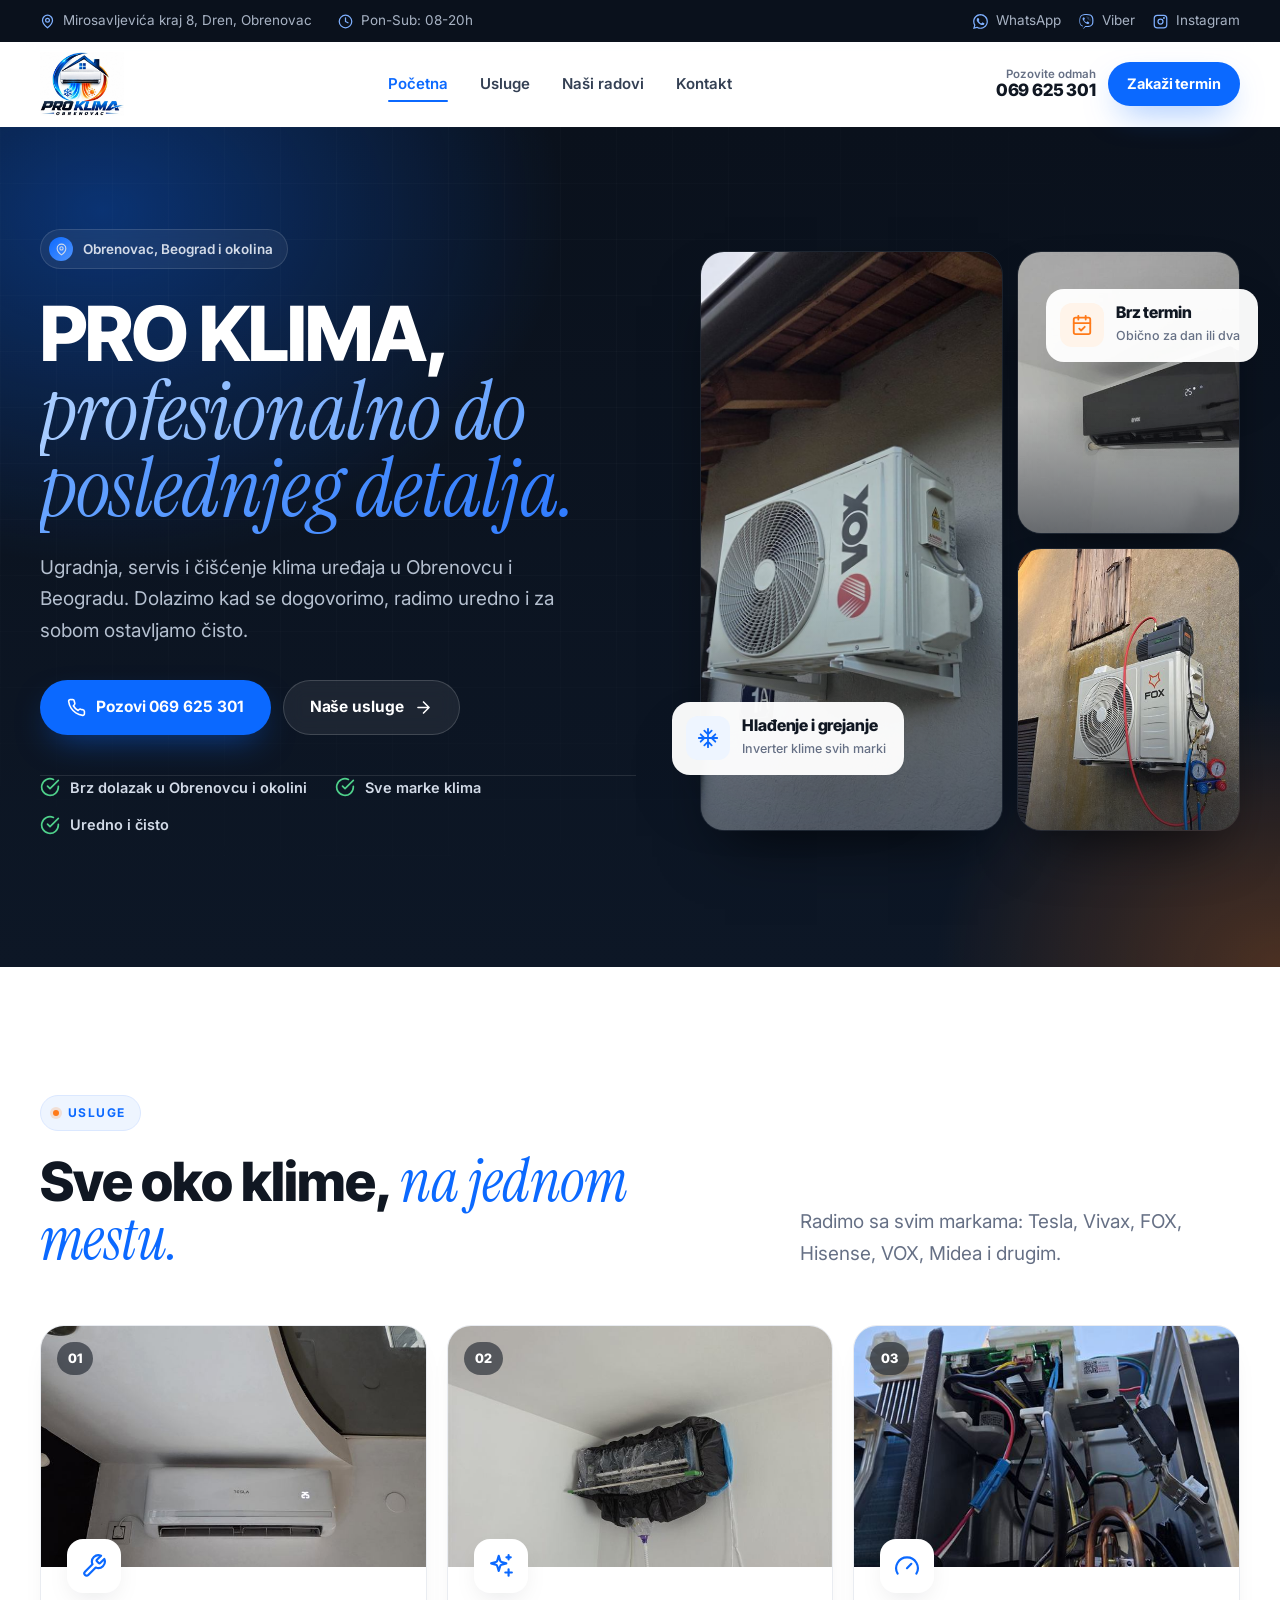
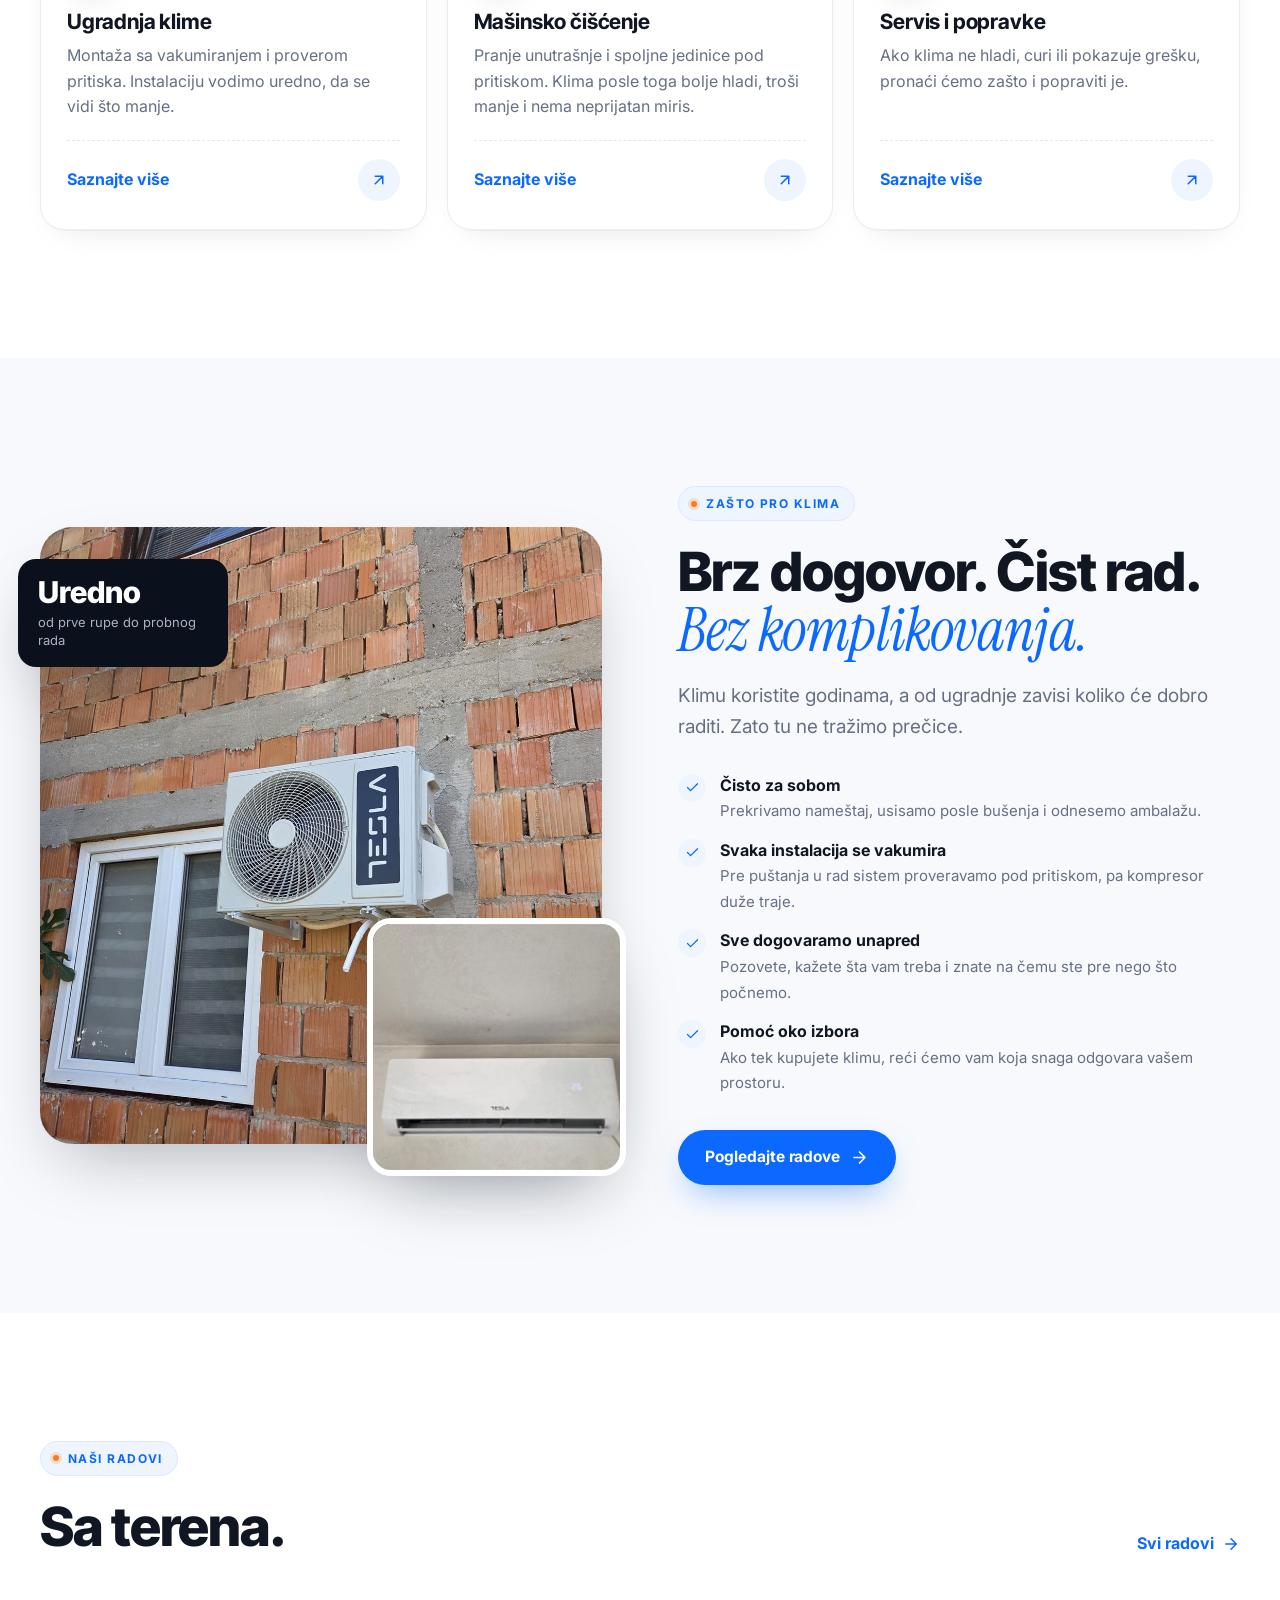
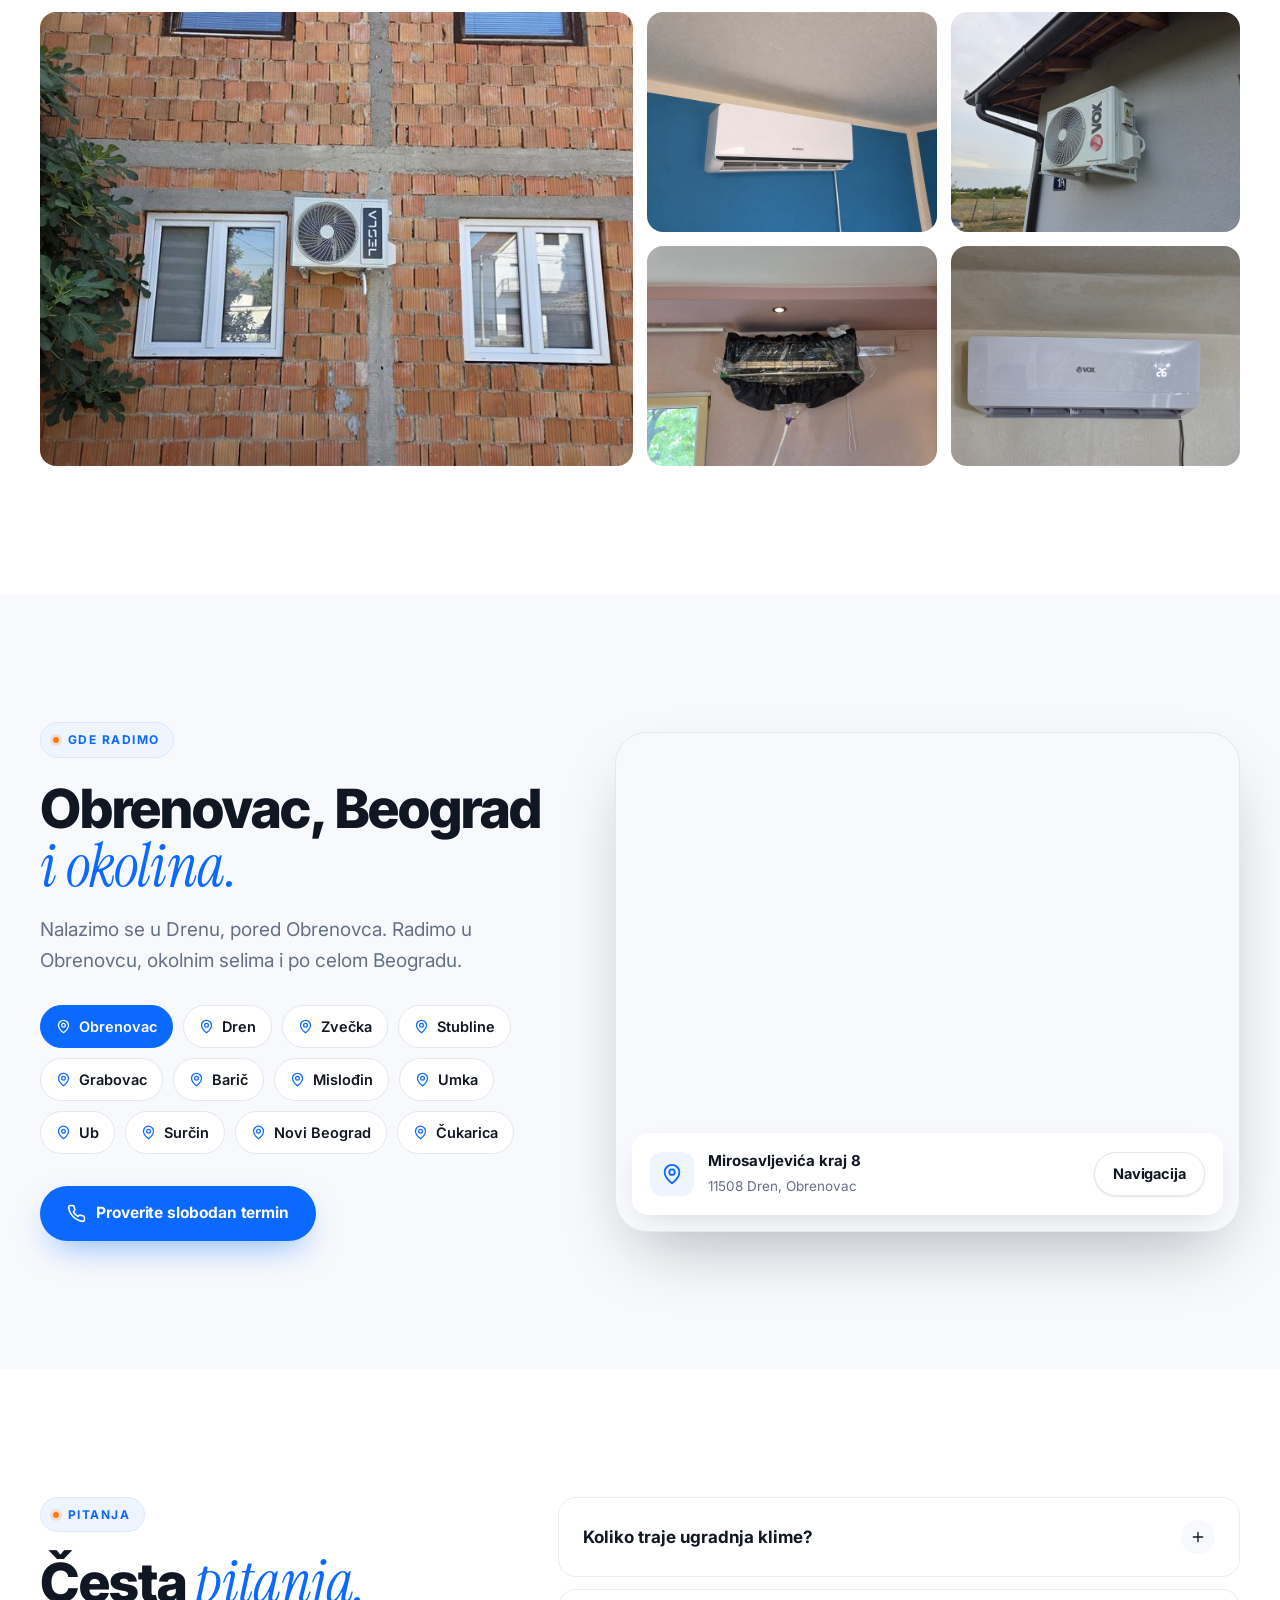
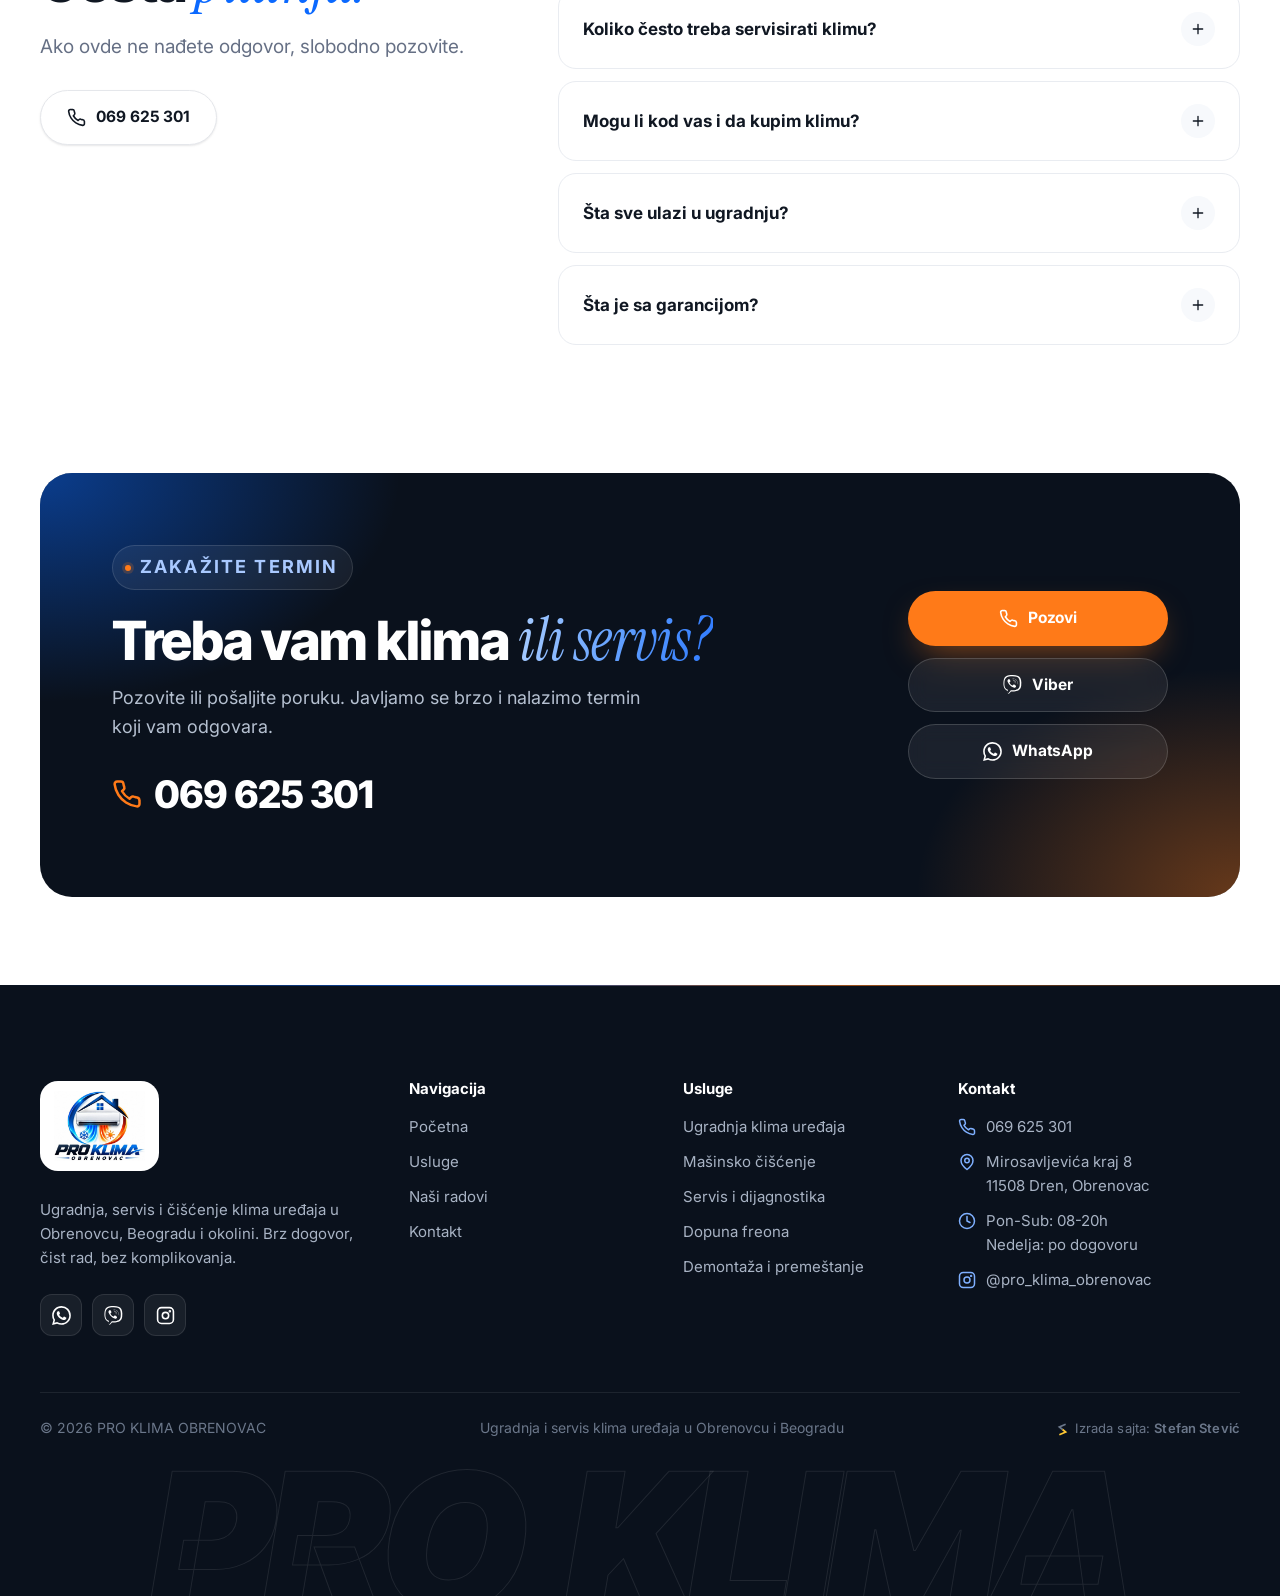
==== commit 45831619: "Futer: potpis Stefan Stević (ss-credit v1) Takodje: uklonjen noindex, sekcija za recenzije na pocetn" ====
--- a/index.html
+++ b/index.html
@@ -6,7 +6,6 @@
   <title>PRO KLIMA Obrenovac | Ugradnja, servis i čišćenje klima uređaja</title>
   <meta name="description" content="Ugradnja, servis i mašinsko čišćenje klima uređaja u Obrenovcu, Beogradu i okolini. Pozovite 069 625 301.">
   <meta name="theme-color" content="#0a111c">
-  <meta name="robots" content="noindex">
   <link rel="canonical" href="https://proklimaobrenovac.com/">
   <meta property="og:type" content="website">
   <meta property="og:locale" content="sr_RS">
@@ -17,7 +16,7 @@
   <link rel="preconnect" href="https://fonts.googleapis.com">
   <link rel="preconnect" href="https://fonts.gstatic.com" crossorigin>
   <link href="https://fonts.googleapis.com/css2?family=Instrument+Serif:ital@0;1&family=Inter:wght@400;500;600;700;800&family=Inter+Tight:ital,wght@0,600;0,700;0,800;0,900;1,800;1,900&display=swap" rel="stylesheet">
-  <link rel="stylesheet" href="css/style.css?v=muwipxhk">
+  <link rel="stylesheet" href="css/style.css?v=mv7pjp44">
   <script>document.documentElement.classList.add("js")</script>
   <script type="application/ld+json">{"@context":"https://schema.org","@type":"HVACBusiness","name":"PRO KLIMA OBRENOVAC","telephone":"+38169625301","url":"https://proklimaobrenovac.com","image":"https://proklimaobrenovac.com/img/logo.jpg","address":{"@type":"PostalAddress","streetAddress":"Mirosavljevića kraj 8","addressLocality":"Dren","postalCode":"11508","addressRegion":"Beograd","addressCountry":"RS"},"areaServed":["Obrenovac","Beograd"],"sameAs":["https://instagram.com/pro_klima_obrenovac"],"openingHours":"Mo-Sa 08:00-20:00"}</script>
 </head>
@@ -187,6 +186,22 @@
   </div>
 </section>
 
+<section class="section reviews" style="padding-top:0">
+  <div class="wrap">
+    <div class="section-head">
+      <div>
+        <p class="eyebrow" data-reveal>Recenzije</p>
+        <h2 data-reveal style="--d:.08s">Šta kažu <span class="accent">naši klijenti.</span></h2>
+      </div>
+      <div class="rating-summary" data-reveal style="--d:.16s">
+        <span class="g"><svg viewBox="0 0 24 24" aria-hidden="true"><path fill="#4285F4" d="M23.5 12.3c0-.8-.1-1.6-.2-2.3H12v4.4h6.5a5.5 5.5 0 0 1-2.4 3.6v3h3.9c2.2-2.1 3.5-5.1 3.5-8.7z"/><path fill="#34A853" d="M12 24c3.2 0 6-1.1 8-2.9l-3.9-3c-1.1.7-2.5 1.2-4.1 1.2-3.1 0-5.8-2.1-6.7-5H1.3v3.1A12 12 0 0 0 12 24z"/><path fill="#FBBC05" d="M5.3 14.3a7.2 7.2 0 0 1 0-4.6V6.6H1.3a12 12 0 0 0 0 10.8z"/><path fill="#EA4335" d="M12 4.8c1.8 0 3.3.6 4.6 1.8l3.4-3.4A12 12 0 0 0 1.3 6.6l4 3.1c.9-2.8 3.6-4.9 6.7-4.9z"/></svg></span>
+        <span><b data-rating>5,0</b> <span class="stars"><svg viewBox="0 0 24 24" fill="currentColor" aria-hidden="true"><path d="M12 2.5l2.9 6.1 6.6.8-4.9 4.6 1.3 6.6L12 17.3l-5.9 3.3 1.3-6.6-4.9-4.6 6.6-.8z"/></svg><svg viewBox="0 0 24 24" fill="currentColor" aria-hidden="true"><path d="M12 2.5l2.9 6.1 6.6.8-4.9 4.6 1.3 6.6L12 17.3l-5.9 3.3 1.3-6.6-4.9-4.6 6.6-.8z"/></svg><svg viewBox="0 0 24 24" fill="currentColor" aria-hidden="true"><path d="M12 2.5l2.9 6.1 6.6.8-4.9 4.6 1.3 6.6L12 17.3l-5.9 3.3 1.3-6.6-4.9-4.6 6.6-.8z"/></svg><svg viewBox="0 0 24 24" fill="currentColor" aria-hidden="true"><path d="M12 2.5l2.9 6.1 6.6.8-4.9 4.6 1.3 6.6L12 17.3l-5.9 3.3 1.3-6.6-4.9-4.6 6.6-.8z"/></svg><svg viewBox="0 0 24 24" fill="currentColor" aria-hidden="true"><path d="M12 2.5l2.9 6.1 6.6.8-4.9 4.6 1.3 6.6L12 17.3l-5.9 3.3 1.3-6.6-4.9-4.6 6.6-.8z"/></svg></span><small>Google recenzije</small></span>
+      </div>
+    </div>
+  </div>
+  <div class="review-rows" data-reviews></div>
+</section>
+
 <section class="section alt">
   <div class="wrap coverage">
     <div>
@@ -302,6 +317,11 @@
     <div class="footer-bottom">
       <span>© <span data-year>2026</span> PRO KLIMA OBRENOVAC</span>
       <span>Ugradnja i servis klima uređaja u Obrenovcu i Beogradu</span>
+      <!-- ss-credit v1 -->
+      <a class="ss-credit" href="https://stefanstevic.rs/" target="_blank" rel="noopener">
+        <svg class="ss-credit__mark" viewBox="1 0 100 120" aria-hidden="true" focusable="false"><path d="M80 12 22 36 51 60"/><path class="ss-credit__accent" d="M51 60 80 84 22 108"/></svg>
+        <span>Izrada sajta: <span class="ss-credit__name">Stefan Stević</span></span>
+      </a>
     </div>
   </div>
   <div class="footer-big" aria-hidden="true">PRO KLIMA</div>
@@ -313,7 +333,7 @@
   <a href="https://wa.me/38169625301" target="_blank" rel="noopener"><svg viewBox="0 0 24 24" fill="currentColor" aria-hidden="true"><path d="M17.5 14.4c-.3-.1-1.8-.9-2-1-.3-.1-.5-.1-.7.2-.2.3-.8 1-.9 1.2-.2.2-.3.2-.6.1-.3-.1-1.3-.5-2.4-1.5-.9-.8-1.5-1.8-1.7-2.1-.2-.3 0-.5.1-.6l.4-.5c.2-.2.2-.3.3-.5.1-.2 0-.4 0-.5l-.9-2.2c-.2-.6-.5-.5-.7-.5h-.6c-.2 0-.5.1-.8.4-.3.3-1 1-1 2.5s1.1 2.9 1.2 3.1c.1.2 2.1 3.2 5.1 4.5.7.3 1.3.5 1.7.6.7.2 1.4.2 1.9.1.6-.1 1.8-.7 2-1.5.2-.7.2-1.3.2-1.5-.1-.1-.3-.2-.6-.3zM12 21.8c-1.8 0-3.5-.5-5-1.4l-.4-.2-3.7 1 1-3.6-.2-.4a9.8 9.8 0 0 1-1.5-5.2C2.2 6.6 6.6 2.2 12 2.2c2.6 0 5.1 1 6.9 2.9a9.7 9.7 0 0 1 2.9 6.9c0 5.4-4.4 9.8-9.8 9.8zm8.4-18.2A11.8 11.8 0 0 0 12 .1C5.5.1.2 5.4.2 11.9c0 2.1.5 4.1 1.6 5.9L.1 24l6.3-1.7a11.8 11.8 0 0 0 5.6 1.4c6.5 0 11.8-5.3 11.8-11.8 0-3.2-1.2-6.1-3.4-8.3z"/></svg> WA</a>
 </div>
 
-<script src="js/recenzije.js?v=muwipxhk" defer></script>
-<script src="js/main.js?v=muwipxhk" defer></script>
+<script src="js/recenzije.js?v=mv7pjp44" defer></script>
+<script src="js/main.js?v=mv7pjp44" defer></script>
 </body>
 </html>
--- a/css/style.css
+++ b/css/style.css
@@ -734,3 +734,41 @@
   .band::before { background: linear-gradient(180deg, rgba(10, 17, 28, .5) 0%, rgba(10, 17, 28, .8) 40%, rgba(10, 17, 28, .95) 100%), var(--noise); }
 }
 .svc-card .from .more { font-weight: 700; color: var(--blue); }
+
+/* ss-credit v1 · potpis Stefan Stević · https://stefanstevic.rs · isti na svim sajtovima, ne menjati */
+a.ss-credit {
+  --ss-accent: #fec834;
+  display: inline-flex;
+  align-items: center;
+  gap: 7px;
+  min-height: 24px;
+  font-family: inherit;
+  font-size: 13px;
+  font-weight: 400;
+  font-style: normal;
+  line-height: 1.2;
+  letter-spacing: .01em;
+  text-transform: none;
+  color: inherit;
+  text-decoration: none;
+  white-space: nowrap;
+}
+a.ss-credit .ss-credit__mark { width: 11px; height: 13px; flex: none; overflow: visible; }
+a.ss-credit .ss-credit__mark path { fill: none; stroke: currentColor; stroke-width: 16; }
+a.ss-credit .ss-credit__mark .ss-credit__accent { stroke: var(--ss-accent); transition: transform .25s ease; }
+a.ss-credit .ss-credit__name {
+  font-weight: 600;
+  text-decoration-line: underline;
+  text-decoration-thickness: 2px;
+  text-decoration-color: transparent;
+  text-underline-offset: 3px;
+  transition: text-decoration-color .2s ease;
+}
+a.ss-credit:hover .ss-credit__name,
+a.ss-credit:focus-visible .ss-credit__name { text-decoration-color: var(--ss-accent); }
+a.ss-credit:hover .ss-credit__accent,
+a.ss-credit:focus-visible .ss-credit__accent { transform: translateX(14px); }
+a.ss-credit:focus-visible { outline: 2px solid currentColor; outline-offset: 4px; border-radius: 2px; }
+a.ss-credit.ss-credit--light { --ss-accent: #e2a200; }
+a.ss-credit.ss-credit--mono { --ss-accent: currentColor; }
+@media (prefers-reduced-motion: reduce) { a.ss-credit * { transition: none !important; } }
